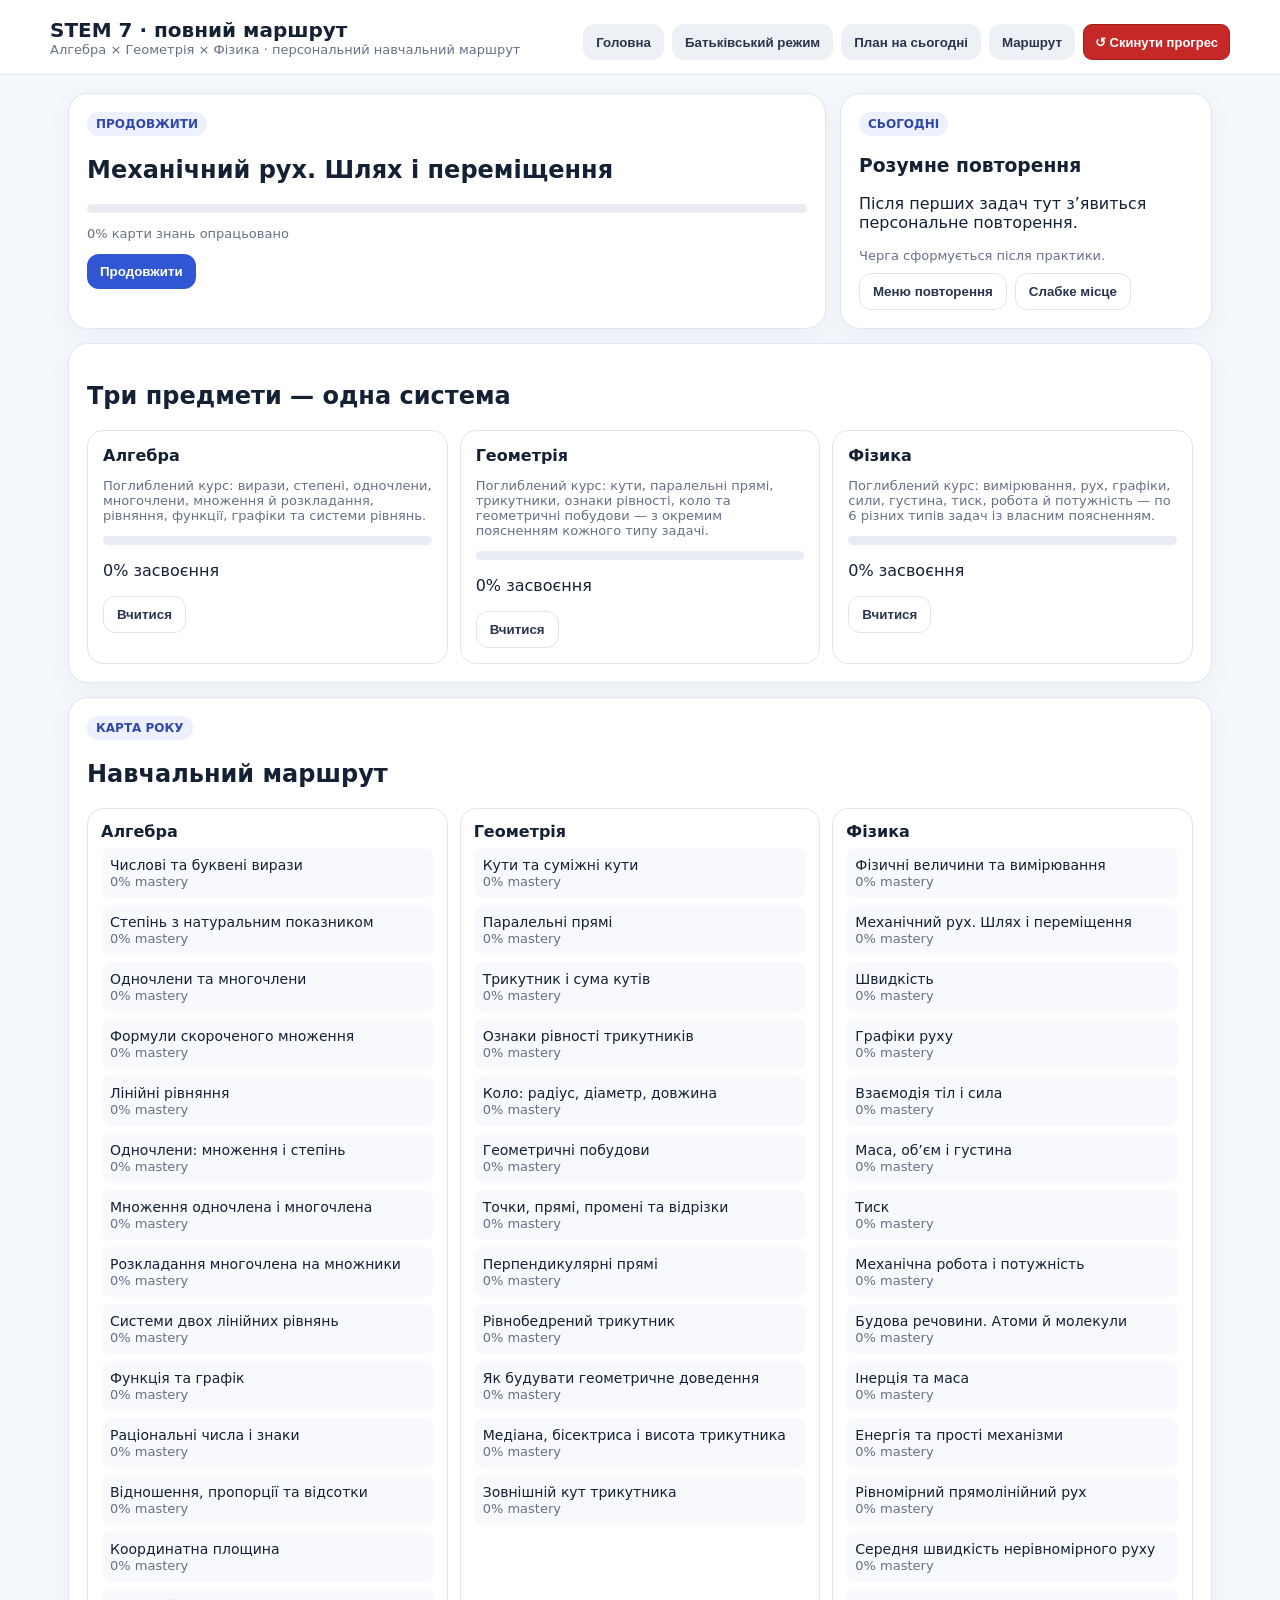
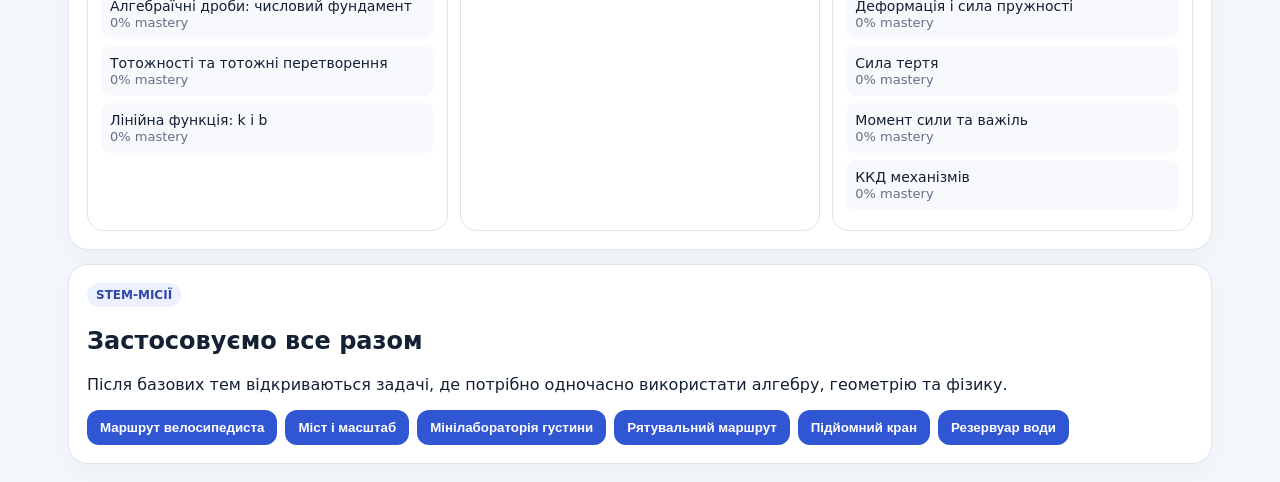
==== stem7/index.html @ 3f86e2b8 "Fix primary navigation with explicit mobile-safe event handlers" ====
<!doctype html><html lang="uk"><head><meta charset="utf-8"><meta name="viewport" content="width=device-width,initial-scale=1"><title>STEM 7 — iPad / Web</title>
<style>
:root{--bg:#f4f7fb;--card:#fff;--ink:#142033;--muted:#667085;--line:#dfe5ee;--blue:#3156d3;--green:#16815d;--red:#b53b43;--amber:#a56c0a;--violet:#7655c5}*{box-sizing:border-box}body{margin:0;font:16px system-ui,-apple-system,Segoe UI,Roboto,sans-serif;background:var(--bg);color:var(--ink)}header{position:sticky;top:0;z-index:9;background:#ffffffee;backdrop-filter:blur(12px);border-bottom:1px solid var(--line);padding:14px 18px}.head{max-width:1180px;margin:auto;display:flex;align-items:center;justify-content:space-between;gap:12px}.brand b{font-size:20px}.small{font-size:13px;color:var(--muted)}main{max-width:1180px;margin:auto;padding:18px}.grid{display:grid;grid-template-columns:repeat(12,1fr);gap:14px}.card{background:var(--card);border:1px solid var(--line);border-radius:20px;padding:18px;box-shadow:0 8px 30px #18243a0a}.span12{grid-column:span 12}.span8{grid-column:span 8}.span4{grid-column:span 4}.span6{grid-column:span 6}.pill{display:inline-block;padding:5px 9px;border-radius:999px;background:#edf1ff;color:#3048a8;font-size:12px;font-weight:800}.bar{height:9px;background:#e9edf3;border-radius:99px;overflow:hidden}.bar i{display:block;height:100%;background:var(--blue);transition:.3s}.btn,button{border:0;border-radius:12px;padding:10px 13px;font-weight:750;cursor:pointer;background:var(--blue);color:#fff}.secondary{background:#edf1f6!important;color:#29354d!important}.ghost{background:#fff!important;color:#29354d!important;border:1px solid var(--line)!important}.danger{background:#fff0f0!important;color:#9a3038!important}.subject-grid{display:grid;grid-template-columns:repeat(3,1fr);gap:12px}.subject{padding:15px;border:1px solid var(--line);border-radius:16px}.course{display:grid;grid-template-columns:290px 1fr;gap:16px}.sidebar{position:sticky;top:88px;height:calc(100vh - 110px);overflow:auto}.module-btn{display:block;width:100%;text-align:left;margin:6px 0;background:#fff;color:var(--ink);border:1px solid var(--line)}.module-btn.active{background:#172033;color:#fff}.lesson{display:none}.lesson.active{display:block}.hero{background:linear-gradient(135deg,#eef3ff,#f9fbff);border:1px solid #dce4fb;border-radius:18px;padding:18px}.visual{margin:16px 0;border:1px solid var(--line);background:#fbfcff;border-radius:18px;padding:12px;overflow:hidden}.visual svg{display:block;width:100%;height:auto;max-height:390px}.caption{font-size:13px;color:var(--muted);margin-top:8px}.concept{padding:12px 14px;border-left:4px solid var(--blue);background:#f3f6ff;border-radius:10px;margin:12px 0}.q{border:1px solid var(--line);border-radius:16px;padding:15px;margin:13px 0}.q input{width:min(180px,100%);padding:10px;border:1px solid #c8d0dc;border-radius:10px;font-size:16px}.feedback,.review{display:none;margin-top:10px;padding:11px;border-radius:10px}.feedback.ok{display:block;background:#eaf8f2;color:#126443}.feedback.bad{display:block;background:#fff0f0;color:#8d2929}.review{background:#fff8e7;color:#76500c}.actions{display:flex;gap:8px;flex-wrap:wrap;margin-top:10px}.map{display:grid;grid-template-columns:repeat(3,1fr);gap:12px}.mapcol{border:1px solid var(--line);border-radius:16px;padding:13px}.node{padding:9px;margin:7px 0;background:#f7f9fc;border-radius:10px;font-size:14px}.node.done{background:#eaf8f2}.node.weak{background:#fff4e3}.parent{display:none}.parent.show{display:block}.stats{display:grid;grid-template-columns:repeat(4,1fr);gap:10px}.stat{background:#f7f9fc;border-radius:14px;padding:13px}.stat b{display:block;font-size:24px}.mastery-row{display:grid;grid-template-columns:1.4fr 2fr 60px;gap:10px;align-items:center;margin:9px 0}.toc-tag{font-size:11px;font-weight:800;color:var(--muted);text-transform:uppercase;letter-spacing:.04em}.formula{font-size:22px;font-weight:800;text-align:center;padding:12px}.hidden{display:none!important}.repeatbox{border:1px dashed #e0b45e;background:#fffaf0;border-radius:14px;padding:13px;margin-top:10px}.streak{font-weight:800;color:var(--amber)}@media(max-width:850px){.span8,.span4,.span6{grid-column:span 12}.subject-grid,.map,.stats{grid-template-columns:1fr}.course{grid-template-columns:1fr}.sidebar{position:static;height:auto}.sidebar .module-list{display:flex;overflow:auto;gap:6px}.module-btn{min-width:220px}.head{align-items:flex-start}.mastery-row{grid-template-columns:1fr}.visual svg{max-height:300px}}

.progress-chip{display:inline-flex;align-items:center;gap:6px;padding:6px 10px;border-radius:999px;background:#eef7f3;color:#126443;font-size:12px;font-weight:800}.practice-head{display:flex;justify-content:space-between;gap:10px;align-items:center}.review-panel{display:none;margin:14px 0;padding:16px;border:1px solid #e5c778;background:#fffaf0;border-radius:16px}.review-panel.show{display:block}.review-panel h3{margin-top:0}.mini-check{display:grid;grid-template-columns:1fr auto;gap:8px;align-items:center;margin-top:10px}.mini-check input{padding:10px;border:1px solid #c8d0dc;border-radius:10px;font-size:16px;min-width:0}.step-strip{display:grid;grid-template-columns:repeat(4,1fr);gap:8px;margin:14px 0}.step-strip div{padding:9px;border-radius:12px;background:#f7f9fc;text-align:center;font-size:12px;font-weight:750}.step-strip .now{background:#eaf0ff;color:#3048a8}.challenge{border:1px solid #d9d0f4;background:#faf8ff;border-radius:16px;padding:14px;margin-top:14px}.lesson-nav{display:flex;justify-content:space-between;gap:8px;flex-wrap:wrap}.badge-error{display:inline-block;padding:3px 7px;border-radius:8px;background:#fff0f0;color:#8d2929;font-size:11px;font-weight:800;margin-bottom:6px}.answer-row{display:flex;gap:8px;align-items:center;flex-wrap:wrap}.answer-row input{flex:1;min-width:130px}.minus-btn{font-size:24px;line-height:1;padding:8px 16px}.topic-complete{margin-top:10px;padding:12px;border-radius:12px;background:#eaf8f2;color:#126443;font-weight:800}@media(max-width:600px){.step-strip{grid-template-columns:repeat(2,1fr)}.practice-head{align-items:flex-start;flex-direction:column}}

.review-queue{display:grid;gap:9px;margin-top:10px}.review-item{display:grid;grid-template-columns:1fr auto;gap:10px;align-items:center;padding:11px;border:1px solid var(--line);border-radius:13px;background:#fff}.review-item.due{border-color:#e2bd63;background:#fffaf0}.review-item strong{display:block}.microgrid{display:grid;grid-template-columns:repeat(3,1fr);gap:8px;margin:12px 0}.microcard{padding:11px;border-radius:12px;background:#f7f9fc;border:1px solid var(--line);font-size:13px}.microcard b{display:block;margin-bottom:4px}.session-note{padding:10px 12px;border-radius:12px;background:#eef7f3;color:#126443;margin:10px 0}.locked-answer{font-size:12px;color:var(--muted);margin-top:8px}.answer-row{display:flex;gap:8px;align-items:center;flex-wrap:wrap}.answer-row input{flex:1;min-width:130px}.minus-btn{font-size:24px;line-height:1;padding:8px 16px}.topic-complete{margin-top:10px;padding:12px;border-radius:12px;background:#eaf8f2;color:#126443;font-weight:800}@media(max-width:600px){.review-item{grid-template-columns:1fr}.microgrid{grid-template-columns:1fr}}

.task-explain{margin:18px 0;padding:18px;border:1px solid #d7e4ff;border-radius:18px;background:linear-gradient(180deg,#f8fbff,#f3f7ff)}
.task-explain p{line-height:1.6}.task-explain .concept{margin-top:10px}
 .knowledge-test{margin:18px 0;padding:18px;border:2px solid #d8e1f4;border-radius:18px;background:#fbfcff}.kt-item{padding:14px 0;border-bottom:1px solid #dfe5ee}.kt-item:last-child{border-bottom:0}.kt-options{display:grid;grid-template-columns:repeat(2,1fr);gap:8px;margin-top:10px}.kt-options button{background:#fff;color:#172033;border:1px solid #ccd6e8;text-align:left}.kt-options button.kt-good{background:#e8f7ef;border-color:#6cbb93}.kt-options button.kt-bad{background:#fff0f0;border-color:#df8d94}.kt-fb{font-weight:700;margin-top:8px}.study-sheet{margin:16px 0;padding:18px;border-radius:18px;background:#eef6ff;border:1px solid #c7ddf4}.study-grid{display:grid;grid-template-columns:repeat(3,1fr);gap:9px}.study-cell{background:#fff;padding:11px;border-radius:12px;border:1px solid #d6e5f4}@media(max-width:700px){.kt-options,.study-grid{grid-template-columns:1fr}}  .coord-lesson{max-width:860px;margin:auto}.coord-book,.coord-video,.coord-stage,.coord-self,.coord-question{border:1px solid #d8e0eb;border-radius:16px;padding:18px;margin:16px 0;background:white}.coord-book p,.coord-book li{line-height:1.7}.coord-fact{padding:15px;border-left:5px solid #3156d3;background:#f1f5ff;border-radius:10px}.coord-video{background:#eef6ff}.coord-stage{text-align:center}.coord-svg{display:block;max-width:460px;width:100%;margin:10px auto;touch-action:manipulation}.coord-svg circle[role=button]{cursor:pointer}.coord-svg circle[role=button]:focus{fill:#a8d3ff}.coord-fields{display:flex;gap:14px;flex-wrap:wrap}.coord-fields label{flex:1;min-width:120px;font-weight:700}.coord-fields input{display:block;width:100%;box-sizing:border-box;padding:12px;margin-top:6px;border:1px solid #aebbd0;border-radius:9px}.coord-question label{display:block;padding:10px;margin:4px 0;border-radius:8px;background:#f5f7fb}.coord-question legend{white-space:normal;max-width:100%}.coord-explain{padding:9px;margin-top:8px}.coord-explain.bad{background:#fff0f0;color:#a32727}.coord-explain.ok{background:#eaf9f0;color:#166a3a}@media(max-width:600px){.coord-book,.coord-video,.coord-stage,.coord-self,.coord-question{padding:12px}.coord-lesson h1{font-size:28px}} .textbook-real{padding:20px;border:1px solid #d8dfeb;border-radius:18px;background:#fff;margin-bottom:16px}.textbook-real h3{margin-top:20px}.textbook-real li{margin:8px 0;line-height:1.55}.worked-example{padding:14px;margin:10px 0;background:#f6f8fc;border-left:4px solid #3156d3;border-radius:10px}.worked-example p{margin-bottom:0;line-height:1.55}.ind-work,.ai-tutor,.integrated{padding:18px;border:1px solid #d8dfeb;border-radius:16px;margin:16px 0;background:#fff}.ind-work label{display:block;font-weight:700;margin:10px 0}.ind-work textarea,.ai-tutor textarea,.integrated textarea{display:block;width:100%;box-sizing:border-box;min-height:70px;margin-top:5px;padding:10px;border:1px solid #cbd3e0;border-radius:10px;font:inherit}.ind-work input{width:100%;box-sizing:border-box;margin-top:5px}.ai-tutor{background:#f7f8ff}.integrated{background:#f7fbf8}.iw-feedback,.ai-feedback,.parent-mark{margin-top:10px;font-weight:700}@media(max-width:600px){.textbook-real,.ind-work,.ai-tutor,.integrated{padding:13px}} .deep-lesson{display:grid;gap:12px;margin:14px 0 18px}.deep-lesson section{display:flex;gap:12px;padding:16px;border:1px solid #dbe3f0;border-radius:16px;background:#fff}.deep-lesson section>div{min-width:0;flex:1}.deep-num{width:30px;height:30px;flex:0 0 30px;border-radius:50%;display:grid;place-items:center;background:#172033;color:#fff;font-weight:800}.story-problem{background:#f7f9ff!important}.prediction{background:#fffbed!important}.mistake-hunt{background:#fff5f5!important}.explain-back{background:#f3fbf7!important}.deep-hidden{display:none;margin-top:10px;padding:12px;border-left:4px solid #3156d3;background:#f5f7ff;border-radius:8px}.deep-hidden.show{display:block}.deep-status{margin-top:8px;font-weight:700;color:#16815d}.deep-lesson ol{padding-left:22px;line-height:1.6}.deep-lesson li{margin:7px 0}@media(max-width:600px){.deep-lesson section{padding:12px;gap:8px}.deep-num{width:26px;height:26px;flex-basis:26px}.deep-lesson h2{font-size:21px}} .review-view-note{padding:10px}.textbook-digest{margin:0 0 16px;padding:20px;border:1px solid #cbdcf2;border-radius:18px;background:#fff}.textbook-digest .lead{font-size:17px;line-height:1.65}.digest-grid{display:grid;grid-template-columns:repeat(3,1fr);gap:10px}.digest-grid>div{padding:12px;border-radius:12px;background:#f7f9fc}.lesson-more{margin:12px 0;border:1px solid var(--line);border-radius:14px;background:#fff}.lesson-more summary{cursor:pointer;padding:14px;font-weight:800;color:#3048a8}.lesson-more>div{margin:0 12px 12px}.mobile-topic{display:none}.mobile-topic select{width:100%;padding:12px;border:1px solid var(--line);border-radius:12px;background:#fff;font-size:16px}@media(max-width:850px){.digest-grid{grid-template-columns:1fr}.desktop-modules{display:none}.mobile-topic{display:block;position:sticky;top:72px;z-index:5;background:var(--bg);padding:6px 0}.sidebar{overflow:visible}.course{gap:8px}.card{padding:14px}.textbook-digest{padding:15px}.visual{margin:10px 0}.knowledge-test{padding:13px}.kt-item{padding:10px 0}.head{display:block}.head .actions{margin-top:8px;display:grid!important;grid-template-columns:repeat(2,1fr)}.head .actions button{width:100%;min-width:0}.header-reset{grid-column:span 2}.lesson-nav{position:sticky;bottom:0;background:#ffffffee;backdrop-filter:blur(8px);padding:8px;border-top:1px solid var(--line);z-index:4}} </style>
<style>
.path-phase{margin:18px 0;padding:16px;border:1px solid #dce3f0;border-radius:18px;background:#fff}
.path-phase h3{margin:0 0 5px}
.path-grid{display:grid;grid-template-columns:repeat(auto-fit,minmax(230px,1fr));gap:10px;margin-top:12px}
.path-node{padding:13px;border:1px solid #d9dfeb;border-radius:14px;background:#f9fbff}
.path-node.done{border-color:#72b99e;background:#f1fbf7}
.path-node.locked{opacity:.62;background:#f5f5f5}
.path-node.current{border:2px solid #3156d3;background:#f2f5ff}
.path-node .tag{font-size:12px;font-weight:700;text-transform:uppercase;letter-spacing:.04em}
.path-node button{margin-top:9px;width:100%}
.today-card{padding:16px;border:1px solid #dce3f0;border-radius:16px;background:#fff;margin:10px 0}
.gate{font-size:13px;margin-top:7px;color:#667085}
@media(max-width:600px){.path-grid{grid-template-columns:1fr}}
</style>

<style>
.mastery-box{margin:12px 0;padding:12px 14px;border:1px solid #dce3f0;border-radius:14px;background:#fbfcff}
.mastery-row{display:flex;gap:8px;flex-wrap:wrap;margin-top:8px}
.mastery-chip{font-size:12px;padding:5px 8px;border-radius:999px;background:#eef2f8}
.mastery-chip.ok{background:#e8f7ef}
.mastery-chip.warn{background:#fff3df}
</style>

<style>
.reset-progress-panel{
  margin:28px 0 10px;padding:18px;border:2px solid #b94a52;border-radius:18px;
  background:#fff7f7;display:flex;align-items:center;justify-content:space-between;
  gap:16px;flex-wrap:wrap
}
.reset-progress-btn{
  background:#9f2933!important;color:#fff!important;border:0!important;
  padding:13px 18px!important;border-radius:12px!important;font-weight:800!important;
  font-size:15px!important;min-height:48px
}
@media(max-width:600px){.reset-progress-panel{display:block}.reset-progress-btn{width:100%;margin-top:12px}}
</style>

<style>
.header-reset{
  background:#c62828!important;color:#fff!important;border:1px solid #9f1f1f!important;
  border-radius:9px!important;padding:8px 11px!important;min-height:36px!important;
  font-size:13px!important;font-weight:700!important;white-space:nowrap!important;
  box-shadow:none!important
}
.header-reset:active{transform:translateY(1px)}
@media(max-width:600px){
  header .actions{display:flex;gap:6px;flex-wrap:wrap;justify-content:flex-end}
  .header-reset{font-size:12px!important;padding:7px 9px!important;min-height:34px!important}
}
</style>
<meta name="theme-color" content="#3156d3"><meta name="apple-mobile-web-app-capable" content="yes"><meta name="apple-mobile-web-app-status-bar-style" content="default"><meta name="apple-mobile-web-app-title" content="STEM 7"><link rel="manifest" href="./manifest.webmanifest"><link rel="apple-touch-icon" href="./icon.svg"></head><body><header><div class="head"><div class="brand"><b>STEM 7 · повний маршрут</b><div class="small">Алгебра × Геометрія × Фізика · персональний навчальний маршрут</div></div><div class="actions"><button class="secondary" onclick="showHome()">Головна</button><button class="secondary" onclick="toggleParent()">Батьківський режим</button><button class="secondary" onclick="openTodayPlan()">План на сьогодні</button><button class="secondary" onclick="openYearPath()">Маршрут</button><button class="header-reset" onclick="resetProgress()">↺ Скинути прогрес</button></div></div></header><main>
<section id="home"><div class="grid"><div class="card span8"><span class="pill">ПРОДОВЖИТИ</span><h2 id="continueName">Почнімо навчання</h2><div class="bar"><i id="overallBar" style="width:0%"></i></div><p class="small" id="overallText"></p><button id="continueBtn" type="button">Продовжити</button></div><div class="card span4"><span class="pill">СЬОГОДНІ</span><h3>Розумне повторення</h3><p id="reviewCount">Немає тем для повторення.</p><div id="reviewQueue" class="review-queue"></div><div class="actions"><button class="ghost" onclick="openReviewMenu()">Меню повторення</button><button class="ghost" onclick="openWeakest()">Слабке місце</button></div></div><div class="card span12"><h2>Три предмети — одна система</h2><div class="subject-grid"><div class="subject"><b>Алгебра</b><p class="small">Поглиблений курс: вирази, степені, одночлени, многочлени, множення й розкладання, рівняння, функції, графіки та системи рівнянь.</p><div class="bar"><i id="algBar"></i></div><p id="algPct"></p><button class="ghost subject-learn" type="button" data-subject="alg">Вчитися</button></div><div class="subject"><b>Геометрія</b><p class="small">Поглиблений курс: кути, паралельні прямі, трикутники, ознаки рівності, коло та геометричні побудови — з окремим поясненням кожного типу задачі.</p><div class="bar"><i id="geoBar"></i></div><p id="geoPct"></p><button class="ghost subject-learn" type="button" data-subject="geo">Вчитися</button></div><div class="subject"><b>Фізика</b><p class="small">Поглиблений курс: вимірювання, рух, графіки, сили, густина, тиск, робота й потужність — по 6 різних типів задач із власним поясненням.</p><div class="bar"><i id="phyBar"></i></div><p id="phyPct"></p><button class="ghost subject-learn" type="button" data-subject="phy">Вчитися</button></div></div></div><div class="card span12"><span class="pill">КАРТА РОКУ</span><h2>Навчальний маршрут</h2><div class="map" id="yearMap"></div></div><div class="card span12"><span class="pill">STEM-МІСІЇ</span><h2>Застосовуємо все разом</h2><p>Після базових тем відкриваються задачі, де потрібно одночасно використати алгебру, геометрію та фізику.</p><div class="actions">
<button onclick="openLesson('stem-route')">Маршрут велосипедиста</button>
<button onclick="openLesson('stem-bridge')">Міст і масштаб</button>
<button onclick="openLesson('stem-lab')">Мінілабораторія густини</button>
<button onclick="openLesson('stem-rescue')">Рятувальний маршрут</button>
<button onclick="openLesson('stem-crane')">Підйомний кран</button>
<button onclick="openLesson('stem-water')">Резервуар води</button>
</div></div></div></section>
<section id="course" class="hidden"><div class="course"><aside class="card sidebar"><b>Навчальні модулі</b><div class="small">Обери тему або продовжуй послідовно.</div><div class="module-list" id="moduleList"></div></aside><article id="lessonArea"></article></div></section>
<section id="parent" class="parent"><div class="grid"><div class="card span12"><h2>Батьківський звіт</h2><div class="stats"><div class="stat"><span class="small">Спроб</span><b id="pAttempts">0</b></div><div class="stat"><span class="small">Самостійно правильно</span><b id="pCorrect">0</b></div><div class="stat"><span class="small">Точність</span><b id="pAccuracy">0%</b></div><div class="stat"><span class="small">Вивчено тем</span><b id="pTopics">0</b></div><div class="stat"><span class="small">Час навчання</span><b id="pStudyTime">0 хв</b></div></div></div><div class="card span6"><h3>Mastery за навичками</h3><div id="mastery"></div></div><div class="card span6"><h3>Карта помилок</h3><div id="errorMap"></div></div><div class="card span12"><h3>Остання активність</h3><div id="recentActivity" class="small"></div></div><div class="card span12"><h3>Правило системи</h3><p>Застосунок <b>ніколи не показує готового розв'язку</b>. Після неправильної відповіді завжди пояснює конкретну помилку, пропонує повторити потрібне поняття й дає дитині виправити роботу самостійно.</p><div class="actions"><button onclick="exportProgress()">Експорт прогресу</button><button class="secondary" onclick="importProgress()">Імпорт прогресу</button><button class="danger" onclick="resetProgress()">Скинути</button></div></div></div>
<div class="reset-progress-panel">
  <div>
    <b>Почати навчання заново</b>
    <div class="muted">Видалити виконані задачі, помилки, слабкі місця та весь збережений прогрес.</div>
  </div>
  <button class="reset-progress-btn" onclick="resetProgress()">↺ Скинути весь прогрес</button>
</div>
</section>

<section id="yearPathView" class="view" style="display:none">
  <div class="topline">
    <button class="secondary" onclick="showHome()">← Головна</button>
    <div><b>Навчальний маршрут 7 класу</b><div class="muted">Послідовність тем, передумови та інтегровані контрольні точки</div></div>
  </div>
  <div id="yearPathContent"></div>
</section>
<section id="reviewView" class="view" style="display:none"><div class="topline"><button class="secondary" onclick="showHome()">← Головна</button><div><b>Повторення</b><div class="muted">Слабкі, прострочені та давно пройдені теми</div></div></div><div id="reviewViewContent"></div></section><section id="todayPlanView" class="view" style="display:none">
  <div class="topline">
    <button class="secondary" onclick="showHome()">← Головна</button>
    <div><b>План на сьогодні</b><div class="muted">Не більше кількох змістовних кроків за одне заняття</div></div>
  </div>
  <div id="todayPlanContent"></div>
</section>
</main><script>
// Explicit DOM references for Android/Samsung Internet compatibility
const home=document.getElementById('home'), course=document.getElementById('course'), parent=document.getElementById('parent');
const lessonArea=document.getElementById('lessonArea'), moduleList=document.getElementById('moduleList');
const $=id=>document.getElementById(id);
function directOpenLesson(id){
  const l=lessons.find(x=>x.id===id); if(!l)return;
  state.last=id; persistState();
  home.classList.add('hidden'); parent.classList.remove('show');
  document.querySelectorAll('.view').forEach(v=>v.style.display='none');
  course.classList.remove('hidden');
  lessonArea.innerHTML=lessonHTML(l);
  if(id==='alg-coordinate')coordRender();
  if(id==='geo-angle')angleRender();
  if(id==='geo-parallel')parallelDraw();
  if(id==='phy-measure')measureDraw();
  moduleList.innerHTML='<div class="mobile-topic"><label>Тема</label><select id="mobileLessonSelect">'+lessons.map(x=>'<option value="'+x.id+'" '+(x.id===id?'selected':'')+'>'+subjectNames[x.s]+' · '+x.title+'</option>').join('')+'</select></div><div class="desktop-modules">'+lessons.map(x=>'<button type="button" class="module-btn '+(x.id===id?'active':'')+'" data-lesson="'+x.id+'"><span class="toc-tag">'+subjectNames[x.s]+'</span><br>'+x.title+'</button>').join('')+'</div>';
  window.scrollTo(0,0);
}
document.addEventListener('click',function(e){
  const b=e.target.closest('#continueBtn,.subject-learn,[data-lesson]');
  if(!b)return;
  e.preventDefault();
  if(b.id==='continueBtn') return directOpenLesson((state&&state.last)||'phy-motion');
  if(b.classList.contains('subject-learn')){const l=lessons.find(x=>x.s===b.dataset.subject);if(l)return directOpenLesson(l.id)}
  if(b.dataset.lesson)return directOpenLesson(b.dataset.lesson);
});
document.addEventListener('change',function(e){if(e.target.id==='mobileLessonSelect')directOpenLesson(e.target.value)});

const lessons=[
{id:'alg-expr',s:'alg',title:'Числові та буквені вирази',skill:'Вирази',theory:'Буквений вираз описує правило обчислення. Значення виразу залежить від значень змінних.',formula:'2a + 3b',visual:'balance',q:{text:'Обчисли 2a + 3b, якщо a = 4, b = 5.',ans:23,error:'Перевір порядок дій і підстановку значень a та b.',review:'Підстановка значень у буквений вираз.'}},
{id:'alg-power',s:'alg',title:'Степінь з натуральним показником',skill:'Степені',theory:'Степінь aⁿ — це добуток n однакових множників a.',formula:'aⁿ = a·a·…·a',visual:'power',q:{text:'Обчисли 3⁴.',ans:81,error:'Схоже, степінь було сприйнято як множення 3·4. Показник означає кількість однакових множників.',review:'Що означає основа та показник степеня.'}},
{id:'alg-poly',s:'alg',title:'Одночлени та многочлени',skill:'Многочлени',theory:'Подібні доданки мають однакову буквену частину. Їх коефіцієнти можна додавати або віднімати.',formula:'3x + 5x = 8x',visual:'tiles',q:{text:'Спрости: 7x + 3x − 4x. Введи коефіцієнт при x.',ans:6,error:'Об’єднай лише подібні доданки та уважно врахуй знак мінус.',review:'Коефіцієнт і подібні доданки.'}},
{id:'alg-formulas',s:'alg',title:'Формули скороченого множення',skill:'Формули множення',theory:'Формули допомагають швидко розкривати дужки та бачити структуру виразу.',formula:'(a+b)² = a² + 2ab + b²',visual:'square',q:{text:'Для (x+3)² коефіцієнт при x дорівнює…',ans:6,error:'У середньому доданку використовується 2·x·3.',review:'Квадрат суми та роль середнього доданка.'}},
{id:'alg-equation',s:'alg',title:'Лінійні рівняння',skill:'Рівняння',theory:'Рівняння зберігає рівність, якщо виконувати однакові допустимі дії з обома частинами.',formula:'ax + b = c',visual:'balance',q:{text:'Розв’яжи: 3x + 5 = 20.',ans:5,error:'Спочатку ізолюй доданок 3x, а потім знайди x.',review:'Обернені дії та рівносильні перетворення рівнянь.'}},
{id:'alg-monomial',s:'alg',title:'Одночлени: множення і степінь',skill:'Одночлени',theory:'Одночлен — добуток числового коефіцієнта та степенів змінних. При множенні одночленів коефіцієнти множать, а показники однакових основ додають.',formula:'aᵐ·aⁿ = aᵐ⁺ⁿ',visual:'power',q:{text:'Спрости 2x²·3x³. Введи показник степеня x.',ans:5,error:'Для однакової основи x показники при множенні додаються.',review:'Множення степенів з однаковою основою.'}},
{id:'alg-multiply',s:'alg',title:'Множення одночлена і многочлена',skill:'Розкриття дужок',theory:'Щоб помножити одночлен на многочлен, помнож його на кожний доданок у дужках, зберігаючи знаки.',formula:'a(b+c)=ab+ac',visual:'tiles',q:{text:'Розкрий 3(x+4). Введи вільний член.',ans:12,error:'Число 3 множиться не лише на x, а й на 4.',review:'Розподільна властивість множення.'}},
{id:'alg-factor',s:'alg',title:'Розкладання многочлена на множники',skill:'Розкладання на множники',theory:'Розкласти на множники означає подати суму або різницю як добуток. Перший крок — пошук спільного множника всіх членів.',formula:'ab+ac=a(b+c)',visual:'tiles',q:{text:'У 6x+9 найбільший спільний числовий множник дорівнює…',ans:3,error:'Шукай найбільше число, на яке діляться обидва коефіцієнти.',review:'Винесення спільного множника за дужки.'}},
{id:'alg-system',s:'alg',title:'Системи двох лінійних рівнянь',skill:'Системи рівнянь',theory:'Розв’язок системи — пара чисел, яка одночасно задовольняє обидва рівняння. Один зі способів — виразити одну змінну та підставити в інше рівняння.',formula:'{ x+y=a; x−y=b }',visual:'graph',q:{text:'x+y=10, x−y=2. Знайди x.',ans:6,error:'Спробуй додати рівняння: члени з y взаємно знищаться.',review:'Метод додавання для систем рівнянь.'}},
{id:'alg-function',s:'alg',title:'Функція та графік',skill:'Функції',theory:'Функція задає залежність однієї величини від іншої. Графік показує всі пари значень на координатній площині.',formula:'y = kx + b',visual:'graph',q:{text:'Для y = 2x + 1 знайди y при x = 4.',ans:9,error:'Підстав x = 4 саме замість x і виконай множення перед додаванням.',review:'Підстановка аргументу у формулу функції.'}},
{id:'geo-angle',s:'geo',title:'Кути та суміжні кути',skill:'Кути',theory:'Суміжні кути мають спільну сторону, а дві інші утворюють пряму. Їх сума — 180°.',formula:'α + β = 180°',visual:'angles',q:{text:'Один із суміжних кутів 68°. Знайди другий.',ans:112,error:'Суміжні кути разом утворюють розгорнутий кут.',review:'Розгорнутий кут і сума суміжних кутів.'}},
{id:'geo-parallel',s:'geo',title:'Паралельні прямі',skill:'Паралельні прямі',theory:'При перетині паралельних прямих січною виникають пари рівних кутів та односторонні кути із сумою 180°.',formula:'∠1 = ∠2',visual:'parallel',q:{text:'Відповідний кут дорівнює 57°. Яка величина другого відповідного кута?',ans:57,error:'Для паралельних прямих відповідні кути рівні.',review:'Відповідні та внутрішні різносторонні кути.'}},
{id:'geo-triangle',s:'geo',title:'Трикутник і сума кутів',skill:'Трикутники',theory:'Сума внутрішніх кутів будь-якого трикутника дорівнює 180°.',formula:'α + β + γ = 180°',visual:'triangle',q:{text:'Кути трикутника 45° і 65°. Знайди третій.',ans:70,error:'Від 180° треба відняти обидва відомі кути.',review:'Сума внутрішніх кутів трикутника.'}},
{id:'geo-congruence',s:'geo',title:'Ознаки рівності трикутників',skill:'Рівність трикутників',theory:'Рівність трикутників можна встановити за достатнім набором відповідних елементів: сторонами та кутами.',formula:'SAS · ASA · SSS',visual:'congruence',q:{text:'Два трикутники мають рівні всі три відповідні сторони. Скільки пар сторін використано в ознаці?',ans:3,error:'Це ознака за трьома сторонами.',review:'Три основні ознаки рівності трикутників.'}},
{id:'geo-circle',s:'geo',title:'Коло: радіус, діаметр, довжина',skill:'Коло',theory:'Діаметр проходить через центр і дорівнює двом радіусам. Довжина кола пропорційна діаметру.',formula:'C = 2πr = πd',visual:'circle',q:{text:'Діаметр 12 см. Знайди C при π = 3,14.',ans:37.68,error:'В умові дано діаметр, тому найпростіше використати C = πd.',review:'Радіус, діаметр і формула довжини кола.'}},
{id:'geo-build',s:'geo',title:'Геометричні побудови',skill:'Побудови',theory:'Побудова — це послідовність точних геометричних дій. Важливо не лише отримати фігуру, а й обґрунтувати кроки.',formula:'циркуль + лінійка',visual:'bisector',q:{text:'Кут 80° поділили бісектрисою. Яка величина кожної частини?',ans:40,error:'Бісектриса ділить кут на дві рівні частини.',review:'Означення бісектриси кута.'}},
{id:'phy-measure',s:'phy',title:'Фізичні величини та вимірювання',skill:'Вимірювання',theory:'Результат вимірювання містить число й одиницю. Порівнювати величини зручно після переведення в однакові одиниці.',formula:'значення = число × одиниця',visual:'ruler',q:{text:'2,5 м — це скільки сантиметрів?',ans:250,error:'Один метр містить 100 сантиметрів.',review:'Перетворення одиниць довжини.'}},
{id:'phy-motion',s:'phy',title:'Механічний рух. Шлях і переміщення',skill:'Шлях і переміщення',theory:'Шлях l — довжина траєкторії. Модуль переміщення s — довжина прямого відрізка від початку до кінця руху.',formula:'l ≥ s',visual:'semicircle',q:{text:'Тіло пройшло півкола радіусом 10 м. Знайди l при π=3,14.',ans:31.4,error:'Для шляху потрібна довжина дуги півкола, а не діаметр.',review:'Різниця між траєкторією, шляхом і переміщенням.'}},
{id:'phy-speed',s:'phy',title:'Швидкість',skill:'Швидкість',theory:'Швидкість показує, який шлях тіло проходить за одиницю часу.',formula:'v = l / t',visual:'speed',q:{text:'Тіло пройшло 180 м за 30 с. Знайди v.',ans:6,error:'Швидкість — це шлях, поділений на час.',review:'Зв’язок l, v і t та одиниці швидкості.'}},
{id:'phy-graph',s:'phy',title:'Графіки руху',skill:'Графіки руху',theory:'На графіку l(t) нахил показує швидкість: чим швидше зростає шлях, тим більша швидкість.',formula:'v = Δl / Δt',visual:'motiongraph',q:{text:'За 4 с шлях зріс з 20 м до 60 м. Знайди середню швидкість на цій ділянці.',ans:10,error:'Використай зміну шляху 60−20 і зміну часу 4 с.',review:'Як читати приріст величини на графіку.'}},
{id:'phy-force',s:'phy',title:'Взаємодія тіл і сила',skill:'Сила',theory:'Сила характеризує взаємодію тіл і може змінювати швидкість або форму тіла. Одиниця сили — ньютон.',formula:'F, Н',visual:'force',q:{text:'На тіло діють 8 Н вправо і 3 Н вліво. Який модуль результуючої сили?',ans:5,error:'Сили спрямовані протилежно, тому їх модулі віднімаються.',review:'Напрям сили та додавання протилежно спрямованих сил.'}},
{id:'phy-density',s:'phy',title:'Маса, об’єм і густина',skill:'Густина',theory:'Густина показує масу одиниці об’єму речовини.',formula:'ρ = m / V',visual:'density',q:{text:'Маса тіла 540 г, об’єм 200 см³. Знайди густину в г/см³.',ans:2.7,error:'Поділи масу на об’єм, не навпаки.',review:'Формула густини та узгодження одиниць.'}},
{id:'phy-pressure',s:'phy',title:'Тиск',skill:'Тиск',theory:'Тиск залежить від сили, що діє перпендикулярно до поверхні, та площі цієї поверхні.',formula:'p = F / S',visual:'pressure',q:{text:'Сила 120 Н діє на площу 0,4 м². Знайди тиск у Па.',ans:300,error:'Тиск дорівнює силі, поділеній на площу.',review:'Формула тиску та одиниця паскаль.'}},
{id:'phy-work',s:'phy',title:'Механічна робота і потужність',skill:'Робота і потужність',theory:'Механічна робота пов’язує силу та переміщення, а потужність показує швидкість виконання роботи.',formula:'A = Fs · P = A/t',visual:'work',q:{text:'Виконано роботу 600 Дж за 20 с. Знайди потужність у ватах.',ans:30,error:'Потужність — робота, поділена на час.',review:'Різниця між роботою та потужністю.'}},
{id:'stem-route',s:'stem',title:'STEM-місія: маршрут велосипедиста',skill:'STEM: маршрут',theory:'Тут одна ситуація поєднує геометрію маршруту, фізичні поняття шляху й переміщення та алгебраїчні обчислення швидкості. Спочатку побудуй модель маршруту, а вже потім обирай формулу.',formula:'геометрія → l і s → v = l/t',visual:'route',q:{text:'Маршрут 300 м на схід і 400 м на північ. Знайди модуль переміщення.',ans:500,error:'Не додавай сторони: переміщення — пряма від старту до фінішу.',review:'Прямокутний трикутник, шлях і переміщення.'}},
{id:'stem-bridge',s:'stem',title:'STEM-місія: міст і масштаб',skill:'STEM: масштаб і рух',theory:'План переводить реальний об’єкт у масштаб. Після відновлення реальної довжини її можна використати як фізичний шлях і пов’язати з часом та швидкістю.',formula:'масштаб → реальна довжина → v = l/t',visual:'bridge',q:{text:'На плані 1 см відповідає 25 м. Міст має 7,2 см. Знайди реальну довжину.',ans:180,error:'Використай відповідність масштабу для кожного сантиметра плану.',review:'Масштаб і пропорція.'}},
{id:'stem-lab',s:'stem',title:'STEM-місія: мінілабораторія густини',skill:'STEM: експеримент',theory:'У лабораторії геометричний або виміряний об’єм поєднується з масою. Алгебра допомагає перебудовувати формулу густини залежно від того, яку величину треба знайти.',formula:'V → ρ = m/V → m = ρV',visual:'lab',q:{text:'Вода піднялась зі 120 мл до 170 мл. Маса тіла 135 г. Знайди густину.',ans:2.7,error:'Спочатку знайди об’єм тіла як приріст рівня води.',review:'Витіснення води та густина.'}},
{id:'stem-rescue',s:'stem',title:'STEM-місія: рятувальний маршрут',skill:'STEM: оптимальний маршрут',theory:'Рятувальник має порівняти ламаний маршрут із прямим. Геометрія дає довжини, фізика — час руху, а алгебра дозволяє знайти невідому швидкість або час.',formula:'геометрія маршруту → l → t = l/v',visual:'rescue',q:{text:'Маршрут складається з 600 м і 800 м. Який шлях пройде рятувальник?',ans:1400,error:'Шлях — сума всіх реально пройдених ділянок.',review:'Шлях як довжина ламаної.'}},
{id:'stem-crane',s:'stem',title:'STEM-місія: підйомний кран',skill:'STEM: робота і геометрія',theory:'Під час підйому вантажу треба пов’язати силу, вертикальне переміщення, механічну роботу й потужність. Геометрична висота стає фізичним переміщенням.',formula:'A = F·s → P = A/t',visual:'crane',q:{text:'Кран діє силою 500 Н і піднімає вантаж на 6 м. Знайди роботу в Дж.',ans:3000,error:'Коли сила напрямлена вздовж переміщення, робота — добуток F і s.',review:'Механічна робота.'}},
{id:'stem-water',s:'stem',title:'STEM-місія: резервуар води',skill:'STEM: об’єм і маса',theory:'Резервуар — приклад, де геометричні розміри дають об’єм, густина пов’язує об’єм із масою, а алгебра організовує багатокрокове обчислення.',formula:'V = a·b·h → m = ρV',visual:'tank',q:{text:'Прямокутний резервуар має 2 м × 1 м × 1 м. Знайди об’єм у м³.',ans:2,error:'Об’єм прямокутного паралелепіпеда — добуток трьох вимірів.',review:'Об’єм прямокутного паралелепіпеда.'}}
];
const practiceBanks={
'alg-expr':[
{text:'Обчисли 3a + 2b, якщо a = 5, b = 4.',ans:23,error:'Перевір підстановку: спочатку заміни букви числами, потім виконай множення.',review:'Підстановка значень у буквений вираз.',type:'підстановка',explain:'Букви тут означають конкретні числа. Спочатку перепиши вираз, замінивши a і b їхніми значеннями. Множення виконується раніше за додавання.'},
{text:'Обчисли 4x − y, якщо x = 6, y = 7.',ans:17,error:'Зверни увагу на знак мінус перед y.',review:'Порядок дій і знаки у виразах.',type:'знаки',explain:'Після підстановки отримаєш числовий вираз. Спочатку знайди добуток 4·x, а віднімання y виконай після цього. Мінус перед y не можна загубити.'},
{text:'Обчисли 2m + 5, якщо m = −3.',ans:-1,error:'Після підстановки від’ємного числа уважно виконай множення 2·(−3).',review:'Дії з від’ємними числами.',type:'від’ємні числа',explain:'Від’ємне значення змінної підставляй у дужках: так видно, що знак належить числу. Додатне число, помножене на від’ємне, дає від’ємний добуток.'},
{text:'Обчисли −3a + 4, якщо a = −2.',ans:10,error:'Добуток двох від’ємних чисел є додатним.',review:'Множення чисел з різними та однаковими знаками.',type:'від’ємні числа',explain:'Коли і коефіцієнт, і значення змінної від’ємні, у добутку два мінуси дають плюс. Після множення переходь до додавання.'},
{text:'Обчисли 5p − 2q, якщо p = 3, q = −4.',ans:23,error:'Віднімання від’ємного числа перетворюється на додавання.',review:'Віднімання від’ємних чисел.',type:'знаки',explain:'Підстав q у дужках. Конструкція «мінус від’ємне число» змінюється на додавання. Не змінюй знак p — він тут додатний.'},
{text:'Обчисли 2(a + b), якщо a = −5, b = 8.',ans:6,error:'Спочатку обчисли значення в дужках, потім помнож на 2.',review:'Порядок дій із дужками.',type:'порядок дій',explain:'Дужки мають пріоритет. Спочатку знайди суму a+b після підстановки значень, а вже отриманий результат помнож на зовнішній коефіцієнт.'}
],
'alg-power':[
{text:'Обчисли 2⁵.',ans:32,error:'Показник 5 означає п’ять множників 2, а не 2·5.',review:'Зміст натурального показника степеня.',type:'поняття степеня',explain:'У степені основа — число, яке повторюється множником, а показник — кількість таких множників. Розгорни степінь як добуток однакових чисел.'},
{text:'Обчисли (−2)⁴.',ans:16,error:'Парна кількість від’ємних множників дає додатний результат.',review:'Знак степеня від’ємного числа.',type:'знак',explain:'Дужки показують, що основа степеня — саме −2. За парного показника від’ємні множники утворюють пари, тому результат додатний.'},
{text:'Обчисли 5³.',ans:125,error:'Запиши 5·5·5 і обчисли послідовно.',review:'Степінь як добуток однакових множників.',type:'обчислення',explain:'Третій степінь означає три однакові множники. Не множ 5 на 3 — перемнож три п’ятірки.'},
{text:'Обчисли (−3)³.',ans:-27,error:'Непарна кількість від’ємних множників дає від’ємний результат.',review:'Непарний степінь від’ємного числа.',type:'знак степеня',explain:'Якщо від’ємна основа взята у непарний степінь, один від’ємний множник лишається без пари, тому знак результату від’ємний.'},
{text:'Обчисли 10⁴.',ans:10000,error:'10⁴ — це 10·10·10·10.',review:'Степені числа 10.',type:'степені 10',explain:'Кожне множення на 10 додає один нуль. Для натурального степеня 10 показник підказує кількість нулів після одиниці.'},
{text:'Обчисли 3² + 4².',ans:25,error:'Спочатку обчисли кожен степінь окремо, потім додай.',review:'Порядок дій зі степенями.',type:'порядок дій',explain:'Піднесення до степеня виконується раніше за додавання. Тому спочатку знайди значення обох квадратів, а вже потім їх суму.'}
],
'alg-poly':[
{text:'Спрости: 9x − 2x + x. Введи коефіцієнт при x.',ans:8,error:'У x без записаного числа коефіцієнт дорівнює 1.',review:'Коефіцієнт і подібні доданки.',type:'коефіцієнт',explain:'Усі три доданки мають однакову буквену частину x, тому працюємо лише з коефіцієнтами. У самотнього x коефіцієнт 1.'},
{text:'Спрости: 5a + 4 − 2a + 3. Введи коефіцієнт при a.',ans:3,error:'Об’єднуй між собою лише доданки з однаковою буквеною частиною.',review:'Подібні й неподібні доданки.',type:'подібні доданки',explain:'Буквені доданки 5a і −2a можна об’єднати. Числа 4 і 3 утворюють окрему групу й не впливають на коефіцієнт при a.'},
{text:'Спрости: −3y + 8y − 2y. Введи коефіцієнт при y.',ans:3,error:'Стеж за знаком першого коефіцієнта: він дорівнює −3.',review:'Додавання коефіцієнтів зі знаками.',type:'знаки',explain:'Оскільки буквена частина всюди y, склади числові коефіцієнти разом з їхніми знаками. Не відкидай мінус перед першим членом.'},
{text:'Спрости: 4m + 7 − m − 2. Введи вільний член.',ans:5,error:'Вільні члени — це доданки без змінної.',review:'Вільний член многочлена.',type:'вільний член',explain:'Щоб знайти вільний член після спрощення, працюй тільки з числами без букв. Буквені члени спрощуються окремо.'},
{text:'Спрости: 2x + 3x − 4 + 9. Введи коефіцієнт при x.',ans:5,error:'Числа без x не можна додавати до коефіцієнта при x.',review:'Групування подібних членів.',type:'групування',explain:'Розбий вираз на дві групи: члени з x та звичайні числа. Для запитаного коефіцієнта потрібна тільки перша група.'},
{text:'Спрости: −a + 6a − 2a. Введи коефіцієнт при a.',ans:3,error:'Перед a без числа стоїть коефіцієнт −1.',review:'Неявний коефіцієнт −1.',type:'коефіцієнт',explain:'Запис −a означає −1·a. Після цього всі члени стають явно подібними, і можна додати їхні коефіцієнти.'}
],
'alg-formulas':[
{text:'У виразі (x+5)² знайди коефіцієнт при x після розкриття дужок.',ans:10,error:'Середній доданок квадрата суми дорівнює 2·x·5.',review:'Квадрат суми.',type:'структура формули',explain:'У формулі квадрата суми середній член утворюється як подвоєний добуток першого й другого виразів. Саме він містить x у першому степені.'},
{text:'Обчисли (10+2)² за формулою квадрата суми.',ans:144,error:'Перевір усі три частини: a², 2ab і b².',review:'(a+b)² = a²+2ab+b².',type:'застосування формули',explain:'Розпізнай a і b, потім окремо знайди квадрат першого, подвоєний добуток і квадрат другого. Лише після цього складай результати.'},
{text:'У виразі (a−4)² знайди коефіцієнт при a.',ans:-8,error:'Для квадрата різниці середній доданок має знак мінус: −2ab.',review:'Квадрат різниці.',type:'знак у формулі',explain:'Квадрат різниці має три члени, але середній від’ємний. Коефіцієнт при a виникає саме з −2·a·4.'},
{text:'Обчисли (7−2)².',ans:25,error:'Квадрат стосується всієї різниці в дужках.',review:'Квадрат різниці як значення виразу.',type:'дужки і степінь',explain:'Дужки означають, що спочатку утворюється одна різниця, і вже весь її результат підноситься до квадрата. Це не те саме, що 7²−2².'},
{text:'У виразі (x+3)² знайди вільний член після розкриття.',ans:9,error:'Вільний член утворюється квадратом другого доданка.',review:'Структура квадрата суми.',type:'вільний член формули',explain:'Після розкриття квадрата суми член без x походить від квадрата числового доданка. Середній член міститиме x і тому не є вільним.'},
{text:'Обчисли 19·21, використовуючи (a−b)(a+b)=a²−b².',ans:399,error:'19 і 21 симетричні відносно 20.',review:'Різниця квадратів.',type:'різниця квадратів',explain:'Коли два множники відрізняються від одного середнього числа на однакову величину, їх можна подати як (a−b)(a+b) і застосувати різницю квадратів.'}
],
'alg-equation':[
{text:'Розв’яжи: 4x + 7 = 31.',ans:6,error:'Спочатку прибери +7 однаковою дією з обох частин.',review:'Рівносильні перетворення рівнянь.',type:'обернені дії',explain:'Щоб залишити член з x окремо, виконай дію, обернену до +7, з обома частинами рівняння. Потім прибери множник біля x діленням.'},
{text:'Розв’яжи: 5x − 10 = 20.',ans:6,error:'Щоб ізолювати 5x, спочатку компенсуй −10.',review:'Перенесення через однакові дії.',type:'обернені дії',explain:'Спочатку нейтралізуй віднімання 10 додаванням 10 до обох частин. Лише після цього діли на коефіцієнт при x.'},
{text:'Розв’яжи: 18 − 3x = 6.',ans:4,error:'Після віднімання 18 отримаєш від’ємний коефіцієнт при x — не загуби знак.',review:'Рівняння з від’ємним коефіцієнтом.',type:'знак',explain:'Тут x має коефіцієнт −3. Коли ізолюєш член −3x, діли обидві частини саме на −3, а не на 3.'},
{text:'Розв’яжи: 7x = −35.',ans:-5,error:'Додатний коефіцієнт ділить від’ємну праву частину.',review:'Рівняння з від’ємним коренем.',type:'від’ємний корінь',explain:'Якщо добуток додатного коефіцієнта та x є від’ємним, x має бути від’ємним. Поділи обидві частини на коефіцієнт 7.'},
{text:'Розв’яжи: 2(x + 3) = 14.',ans:4,error:'Можна спочатку поділити обидві частини на 2, а потім прибрати +3.',review:'Рівняння з дужками.',type:'рівняння з дужками',explain:'Коли весь вираз у дужках помножений на число, зручно спершу скасувати зовнішнє множення діленням обох частин, а потім працювати з дужками.'},
{text:'Розв’яжи: 3x + 5 = x + 17.',ans:6,error:'Збери члени з x в одній частині, числа — в іншій.',review:'Невідоме в обох частинах рівняння.',type:'x в обох частинах',explain:'Однакові дії з обома частинами дозволяють прибрати x з однієї сторони. Після цього зведи рівняння до форми «коефіцієнт·x = число».'}
],
'alg-monomial':[
{text:'Спрости x²·x⁴. Введи показник степеня x.',ans:6,error:'При множенні степенів з однаковою основою показники додаються.',review:'Правило aᵐ·aⁿ=aᵐ⁺ⁿ.',type:'показники степеня',explain:'Основа x не змінюється. Порахуй, скільки множників x містить перший степінь і скільки другий; разом це дає новий показник.'},
{text:'Спрости 3a²·4a. Введи числовий коефіцієнт.',ans:12,error:'Числові коефіцієнти множаться між собою.',review:'Коефіцієнт добутку одночленів.',type:'коефіцієнт',explain:'Розділи задачу на дві частини: числа множаться з числами, буквені множники — з буквами тієї самої основи. Тут запитують лише числовий коефіцієнт.'},
{text:'Спрости (2x²)³. Введи показник степеня x.',ans:6,error:'При піднесенні степеня до степеня показники множаться.',review:'Правило (aᵐ)ⁿ=aᵐⁿ.',type:'степінь степеня',explain:'Зовнішній показник означає повторення всього одночлена. Для змінної це приводить до множення внутрішнього і зовнішнього показників.'},
{text:'Спрости −2b·5b². Введи числовий коефіцієнт.',ans:-10,error:'Від’ємний коефіцієнт, помножений на додатний, залишається від’ємним.',review:'Знаки при множенні одночленів.',type:'знак коефіцієнта',explain:'Спочатку визнач знак добутку коефіцієнтів, потім їх модуль. Буквена частина не змінює знак числового коефіцієнта.'},
{text:'Спрости y³·y²·y. Введи показник степеня y.',ans:6,error:'У y без показника показник дорівнює 1.',review:'Неявний показник 1.',type:'неявний показник',explain:'Кожен множник y можна записати як y¹. Для однакової основи склади всі показники, включно з неявною одиницею.'},
{text:'Спрости 0,5m²·8m³. Введи числовий коефіцієнт.',ans:4,error:'Помнож десятковий коефіцієнт 0,5 на 8.',review:'Множення числових коефіцієнтів.',type:'десятковий коефіцієнт',explain:'Правило для одночленів не залежить від того, цілі коефіцієнти чи десяткові. Окремо перемнож числа, окремо об’єднай степені однакової змінної.'}
],
'alg-multiply':[
{text:'Розкрий 2(x+5). Введи вільний член.',ans:10,error:'Зовнішній множник 2 треба помножити на 5.',review:'Розподільна властивість.',type:'розподільна властивість',explain:'Множник перед дужками стосується кожного члена всередині. Вільний член після розкриття утворюється множенням зовнішнього числа на числовий доданок.'},
{text:'Розкрий −3(x−4). Введи вільний член.',ans:12,error:'Добуток −3 і −4 є додатним.',review:'Розкриття дужок зі знаками.',type:'знаки',explain:'Помнож −3 окремо на кожний член у дужках. Особливо стеж за другим добутком: два від’ємні множники дають додатний результат.'},
{text:'Розкрий 5(2x+3). Введи коефіцієнт при x.',ans:10,error:'5 множиться на коефіцієнт 2 перед x.',review:'Множення одночлена на многочлен.',type:'коефіцієнт',explain:'Щоб знайти коефіцієнт при x після розкриття, достатньо перемножити зовнішній множник і коефіцієнт того члена, який містить x.'},
{text:'Спрости 2(x+3)+x. Введи коефіцієнт при x.',ans:3,error:'Після розкриття дужок об’єднай подібні члени з x.',review:'Розкриття дужок і зведення подібних.',type:'два кроки',explain:'Спочатку застосуй розподільну властивість. Лише після повного розкриття дужок шукай подібні доданки й складай їхні коефіцієнти.'},
{text:'Спрости 4(2−x). Введи коефіцієнт при x.',ans:-4,error:'Перед x у дужках стоїть коефіцієнт −1.',review:'Неявний коефіцієнт −1.',type:'мінус перед змінною',explain:'Запис −x означає −1·x. Зовнішній множник треба помножити саме на −1, тому знак коефіцієнта після розкриття важливий.'},
{text:'Спрости −2(3x+5)+x. Введи коефіцієнт при x.',ans:-5,error:'Після множення −2·3x отримай −6x і лише потім додай x.',review:'Дужки, знаки та подібні доданки.',type:'комбінована',explain:'Виконуй послідовно: розкрий дужки з урахуванням від’ємного множника, потім об’єднай члени з однаковою буквеною частиною.'}
],
'alg-factor':[
{text:'У 8x+12 найбільший спільний числовий множник дорівнює…',ans:4,error:'Знайди найбільший спільний дільник 8 і 12.',review:'Спільний числовий множник.',type:'спільний множник',explain:'Щоб винести найбільший числовий множник, знайди найбільше число, на яке без остачі діляться коефіцієнти всіх членів.'},
{text:'У 15a−20 найбільший спільний числовий множник дорівнює…',ans:5,error:'Перевір спільні дільники 15 і 20.',review:'НСД коефіцієнтів.',type:'спільний множник',explain:'Знак між членами не заважає пошуку спільного числового множника. Порівняй дільники модулів коефіцієнтів.'},
{text:'Розклад 6x²+9x містить спільний x у степені…',ans:1,error:'Виноситься найменший степінь x, присутній у кожному члені.',review:'Спільний буквений множник.',type:'буквений множник',explain:'Для спільної змінної можна винести лише той степінь, який гарантовано міститься в кожному члені. Обирай найменший показник серед членів.'},
{text:'Для x²−25 у формулі різниці квадратів число b дорівнює…',ans:5,error:'25 треба подати як квадрат числа.',review:'a²−b²=(a−b)(a+b).',type:'різниця квадратів',explain:'Порівняй вираз із шаблоном a²−b². Другий член має бути квадратом: знайди число, квадрат якого дорівнює 25.'},
{text:'Для 4x²−9 у різниці квадратів коефіцієнт при x у першому множнику за модулем дорівнює…',ans:2,error:'4x²=(2x)².',review:'Розпізнавання повних квадратів.',type:'повний квадрат',explain:'Щоб застосувати різницю квадратів, подай кожен член як квадрат цілого виразу. Квадрат 2x дає 4x².'},
{text:'У 12ab+18a найбільший спільний числовий множник дорівнює…',ans:6,error:'Знайди НСД чисел 12 і 18.',review:'Винесення спільного множника.',type:'число і буква',explain:'Спільний множник може містити і число, і букву. Але запитано лише числову частину, тому знайди найбільший спільний дільник коефіцієнтів.'}
],
'alg-system':[
{text:'x+y=12, x−y=4. Знайди x.',ans:8,error:'Додавання рівнянь прибирає y.',review:'Метод додавання.',type:'метод додавання',explain:'Якщо коефіцієнти при одній змінній протилежні, додай ліві й праві частини рівнянь. Ця змінна зникне, і залишиться рівняння з одним невідомим.'},
{text:'x+y=9, x−y=1. Знайди y.',ans:4,error:'Спочатку знайди одну змінну методом додавання, потім підстав у будь-яке початкове рівняння.',review:'Повернення до другої змінної.',type:'друга змінна',explain:'Після знаходження першої змінної система ще не розв’язана. Підстав її значення в простіше з двох початкових рівнянь і знайди другу.'},
{text:'y=2x, x+y=12. Знайди x.',ans:4,error:'Підстав вираз 2x замість y у друге рівняння.',review:'Метод підстановки.',type:'підстановка',explain:'Перше рівняння вже виражає y через x. Тому в другому рівнянні кожне y можна замінити рівним йому виразом 2x.'},
{text:'y=x+3, x+y=11. Знайди x.',ans:4,error:'Заміни y на x+3 і зведи подібні члени.',review:'Метод підстановки з вільним членом.',type:'підстановка',explain:'Підстановка перетворює систему на одне рівняння з x. Не загуби вільний член +3 після заміни y.'},
{text:'2x+y=11, y=5. Знайди x.',ans:3,error:'Відоме y можна одразу підставити у перше рівняння.',review:'Перевірка пари значень у системі.',type:'відоме значення',explain:'Коли одна змінна вже задана числом, система фактично зводиться до одного лінійного рівняння. Підстав відоме значення без додаткових перетворень.'},
{text:'x+y=7, 2x+2y=14. Скільки різних розв’язків має система: введи 0 для жодного, 1 для одного, 2 для нескінченно багатьох.',ans:2,error:'Друге рівняння є першим, помноженим на 2.',review:'Залежні рівняння системи.',type:'кількість розв’язків',explain:'Порівняй рівняння: якщо одне повністю отримується множенням іншого на ненульове число, вони описують ту саму пряму, а не дві різні умови.'}
],
'alg-function':[
{text:'Для y = 3x − 2 знайди y при x = 5.',ans:13,error:'Спочатку виконай 3·5, потім відніми 2.',review:'Підстановка аргументу у функцію.',type:'підстановка',explain:'x — вхідне значення, y — результат. Підстав заданий x у формулу замість кожного x і виконай дії у правильному порядку.'},
{text:'Для y = −2x + 7 знайди y при x = 3.',ans:1,error:'Коефіцієнт при x від’ємний.',review:'Лінійна функція та знаки.',type:'знак',explain:'Мінус належить коефіцієнту −2. Спочатку помнож −2 на заданий x, а потім додай вільний член 7.'},
{text:'Для y = 4x знайди x, якщо y = 28.',ans:7,error:'Тепер невідомим є x: поділи значення y на коефіцієнт 4.',review:'Зворотне читання формули функції.',type:'зворотна задача',explain:'Якщо відомий y, формула стає рівнянням відносно x. Ізолюй x оберненою дією — поділи обидві частини на коефіцієнт.'},
{text:'Для y = 2x + 5 знайди x, якщо y = 17.',ans:6,error:'Спочатку прибери +5, потім поділи на 2.',review:'Знаходження аргументу за значенням функції.',type:'зворотна задача',explain:'Підстав відоме y у ліву частину. Далі розв’яжи отримане лінійне рівняння: спочатку вільний член, потім коефіцієнт при x.'},
{text:'Функція y = −3x + 4. Знайди y при x = −2.',ans:10,error:'Добуток −3·(−2) є додатним.',review:'Функція з від’ємним аргументом.',type:'від’ємний аргумент',explain:'Від’ємний x підставляй у дужках. Добуток двох від’ємних чисел додатний; після множення додай вільний член.'},
{text:'Для y = 5x − 10 знайди y при x = 0.',ans:-10,error:'При x=0 член 5x дорівнює нулю.',review:'Вільний член і перетин з віссю y.',type:'значення при x=0',explain:'Коли x дорівнює нулю, весь член kx зникає. Значення функції тоді дорівнює вільному члену b — це також точка перетину графіка з віссю y.'}
],
 'geo-angle':[
{text:'Один із суміжних кутів 124°. Знайди другий.',ans:56,error:'Суміжні кути разом дають 180°. Відніми від 180° відомий кут.',review:'Сума суміжних кутів дорівнює 180°.',type:'суміжні кути',explain:'Суміжні кути утворюють розгорнутий кут. Тому їхні градусні міри в сумі завжди дають 180°. Якщо один кут відомий, другий знаходять як різницю між 180° і відомим кутом.'},
{text:'Один із вертикальних кутів 73°. Знайди протилежний вертикальний кут.',ans:73,error:'Вертикальні кути рівні.',review:'Властивість вертикальних кутів.',type:'вертикальні кути',explain:'Коли дві прямі перетинаються, протилежні кути називають вертикальними. Вони рівні, тому тут не потрібно нічого віднімати від 180°.'},
{text:'Два суміжні кути рівні. Знайди величину кожного.',ans:90,error:'Два рівні кути разом дають 180°, тому поділи 180° навпіл.',review:'Суміжні кути та рівність кутів.',type:'рівні суміжні кути',explain:'Якщо суміжні кути рівні, познач кожен однаковою величиною. Разом вони утворюють 180°, отже вся величина ділиться на дві однакові частини.'},
{text:'Один кут при перетині двох прямих дорівнює 41°. Знайди суміжний з ним кут.',ans:139,error:'Суміжний кут доповнює 41° до 180°.',review:'Розгорнутий кут.',type:'кут при перетині прямих',explain:'При перетині двох прямих сусідні кути є суміжними. Їхня сума 180°, тоді як протилежні кути рівні. Спочатку визнач, яку саме пару питають.'},
{text:'Навколо точки три кути: 110°, 95° і третій. Знайди третій кут.',ans:155,error:'Повний кут навколо точки дорівнює 360°.',review:'Повний кут 360°.',type:'кути навколо точки',explain:'Повний оберт навколо однієї точки має 360°. Якщо кілька кутів заповнюють весь оберт без проміжків, їхні градусні міри треба скласти до 360°.'},
{text:'Промінь ділить прямий кут на кути 27° і β. Знайди β.',ans:63,error:'Прямий кут дорівнює 90°.',review:'Прямий кут та частини кута.',type:'частини прямого кута',explain:'Прямий кут має 90°. Якщо промінь розділив його на дві частини, сума цих частин лишається 90°. Невідому частину знаходять відніманням.'}
],
'geo-parallel':[
{text:'Відповідний кут при двох паралельних прямих дорівнює 64°. Знайди другий відповідний кут.',ans:64,error:'Відповідні кути при паралельних прямих рівні.',review:'Відповідні кути.',type:'відповідні кути',explain:'Якщо дві паралельні прямі перетинає січна, кути в однаковому положенні біля двох точок перетину є відповідними. Такі кути рівні.'},
{text:'Внутрішній різносторонній кут дорівнює 118°. Знайди парний йому внутрішній різносторонній кут.',ans:118,error:'Внутрішні різносторонні кути при паралельних прямих рівні.',review:'Внутрішні різносторонні кути.',type:'різносторонні кути',explain:'Внутрішні різносторонні кути лежать між паралельними прямими по різні боки від січної. Для паралельних прямих вони мають однакову градусну міру.'},
{text:'Один із внутрішніх односторонніх кутів дорівнює 72°. Знайди другий.',ans:108,error:'Внутрішні односторонні кути в сумі дають 180°.',review:'Внутрішні односторонні кути.',type:'односторонні кути',explain:'Внутрішні односторонні кути лежать між паралельними прямими з одного боку від січної. Вони не рівні загалом: їхня сума дорівнює 180°.'},
{text:'При перетині двох паралельних прямих січною один гострий кут 35°. Знайди будь-який тупий кут.',ans:145,error:'Гострий і сусідній тупий кути є суміжними.',review:'Паралельні прямі + суміжні кути.',type:'гострий і тупий кути',explain:'У такій конфігурації всі гострі кути мають одну величину, а всі тупі — іншу. Гострий і сусідній тупий кут доповнюють один одного до 180°.'},
{text:'Два внутрішні односторонні кути дорівнюють x і 3x. Знайди x.',ans:45,error:'Склади x+3x=180°.',review:'Односторонні кути та рівняння.',type:'геометричне рівняння',explain:'Властивість паралельних прямих дає суму 180°. Якщо кути записані через x, спочатку склади рівняння з цієї властивості, а потім знайди x.'},
{text:'Відповідні кути задані як 2x+10° і 80°. Знайди x.',ans:35,error:'Відповідні кути рівні, тому 2x+10=80.',review:'Відповідні кути як основа рівняння.',type:'рівняння за кутами',explain:'Спочатку переклади геометричну властивість мовою алгебри: відповідні кути рівні. Після цього отримаєш звичайне лінійне рівняння.'}
],
'geo-triangle':[
{text:'Два кути трикутника 48° і 67°. Знайди третій.',ans:65,error:'Сума трьох внутрішніх кутів трикутника 180°.',review:'Сума кутів трикутника.',type:'третій кут',explain:'У будь-якому трикутнику сума внутрішніх кутів дорівнює 180°. Склади два відомі кути й визнач, скільки не вистачає до 180°.'},
{text:'У рівнобедреному трикутнику кут при вершині 40°. Знайди кут при основі.',ans:70,error:'Кути при основі рівнобедреного трикутника рівні.',review:'Властивість рівнобедреного трикутника.',type:'рівнобедрений трикутник',explain:'У рівнобедреному трикутнику два кути при основі однакові. Після віднімання вершини від 180° залишок треба поділити порівну між двома кутами.'},
{text:'У рівнобедреному трикутнику кут при основі 52°. Знайди кут при вершині.',ans:76,error:'Другий кут при основі теж 52°.',review:'Кути при основі рівнобедреного трикутника.',type:'кут при вершині',explain:'Спочатку використай рівність двох кутів при основі. Потім від суми 180° відніми обидва однакові кути.'},
{text:'Зовнішній кут трикутника дорівнює 125°, один із двох не суміжних з ним внутрішніх — 55°. Знайди другий.',ans:70,error:'Зовнішній кут дорівнює сумі двох внутрішніх кутів, не суміжних із ним.',review:'Властивість зовнішнього кута трикутника.',type:'зовнішній кут',explain:'Зовнішній кут трикутника можна розглядати як суму двох внутрішніх кутів, що не мають з ним спільної вершини. Тому невідомий кут — це різниця між зовнішнім і відомим віддаленим внутрішнім.'},
{text:'Кути трикутника дорівнюють x, 2x і 3x. Знайди x.',ans:30,error:'Склади x+2x+3x=180°.',review:'Сума кутів трикутника та рівняння.',type:'кути через x',explain:'Коли кути задані через одну змінну, використай головну властивість трикутника: усі три кути разом дають 180°. Це перетворює геометричну задачу на рівняння.'},
{text:'Чи може трикутник мати кути 90°, 60° і 30°? Введи 1, якщо так.',ans:1,error:'Перевір суму кутів: вона має бути 180°.',review:'Умова існування набору кутів трикутника.',type:'перевірка моделі',explain:'Для трьох додатних кутів головна перевірка тут — їхня сума. Якщо вона дорівнює 180°, такий набір кутів може утворювати трикутник.'}
],
'geo-congruence':[
{text:'Два трикутники мають рівні три відповідні сторони. Скільки пар рівних сторін використано?',ans:3,error:'Ознака SSS використовує три пари відповідних сторін.',review:'Ознака рівності за трьома сторонами.',type:'SSS',explain:'Ознака за трьома сторонами означає: якщо всі три сторони одного трикутника відповідно дорівнюють трьом сторонам другого, трикутники рівні.'},
{text:'Для ознаки за двома сторонами і кутом між ними скільки пар сторін потрібно?',ans:2,error:'Ця ознака використовує дві сторони та кут саме між ними.',review:'Ознака SAS.',type:'SAS',explain:'У цій ознаці порівнюють дві відповідні сторони та кут, утворений саме цими сторонами. Важливе слово «між»: довільний інший кут не дає цієї ознаки.'},
{text:'Для ознаки за стороною і двома прилеглими до неї кутами скільки пар кутів потрібно?',ans:2,error:'Потрібні два прилеглі до відповідної сторони кути.',review:'Ознака ASA.',type:'ASA',explain:'Ознака за стороною та двома прилеглими кутами фіксує одну відповідну сторону і два кути на її кінцях. Саме дві пари кутів порівнюються.'},
{text:'Якщо рівні трикутники мають відповідні сторони 7 см і x см, знайди x.',ans:7,error:'У рівних трикутників відповідні елементи рівні.',review:'Відповідні елементи рівних трикутників.',type:'наслідок рівності',explain:'Після встановлення рівності трикутників усі їхні відповідні сторони та кути рівні. Тому відповідну невідому сторону можна прирівняти до відомої.'},
{text:'У двох рівних трикутниках відповідні кути дорівнюють 46° і x°. Знайди x.',ans:46,error:'Відповідні кути рівних трикутників рівні.',review:'Відповідні кути.',type:'відповідні кути',explain:'Рівність трикутників означає повний збіг форми й розмірів. Відповідні вершини збігаються, тому й градусні міри відповідних кутів однакові.'},
{text:'Відомо AB=DE, BC=EF, AC=DF. Скільки рівностей сторін дано для доведення рівності трикутників?',ans:3,error:'Перелічено три пари відповідних сторін.',review:'Розпізнавання ознаки SSS.',type:'розпізнавання ознаки',explain:'Щоб вибрати ознаку, порахуй, які елементи вже дані рівними. Тут усі наведені рівності стосуються сторін, і їх три пари — це структура ознаки SSS.'}
],
'geo-circle':[
{text:'Радіус кола 7 см. Знайди діаметр.',ans:14,error:'Діаметр удвічі більший за радіус.',review:'d=2r.',type:'радіус і діаметр',explain:'Радіус іде від центра до кола, а діаметр проходить через центр від одного краю кола до іншого. Тому діаметр складається з двох радіусів.'},
{text:'Діаметр кола 18 см. Знайди радіус.',ans:9,error:'Радіус — половина діаметра.',review:'r=d/2.',type:'діаметр і радіус',explain:'Оскільки діаметр дорівнює двом радіусам, для зворотної задачі потрібно поділити діаметр навпіл.'},
{text:'Радіус 5 см. Знайди довжину кола при π=3,14.',ans:31.4,error:'Використай C=2πr.',review:'Формула довжини кола через радіус.',type:'довжина кола',explain:'Якщо відомий радіус, довжина кола обчислюється як добуток 2, числа π та радіуса. Стеж, щоб не використати формулу площі.'},
{text:'Діаметр 20 см. Знайди довжину кола при π=3,14.',ans:62.8,error:'Коли відомий діаметр, зручно C=πd.',review:'Формула довжини кола через діаметр.',type:'довжина через діаметр',explain:'Формули C=2πr і C=πd описують те саме. Якщо в умові вже є діаметр, друга форма коротша й не потребує спочатку знаходити радіус.'},
{text:'Довжина кола 31,4 см при π=3,14. Знайди діаметр.',ans:10,error:'З C=πd отримуємо d=C/π.',review:'Обернена задача для довжини кола.',type:'обернена задача',explain:'Коли невідомий діаметр, формулу C=πd треба перетворити: поділити довжину кола на π. Це та сама залежність, але шукаємо іншу величину.'},
{text:'Колесо має діаметр 0,5 м. Який шлях пройде точка на ободі за один повний оберт при π=3,14?',ans:1.57,error:'За один оберт колесо проходить відстань, рівну довжині кола.',review:'Довжина кола як шлях за один оберт.',type:'застосування',explain:'Один повний оберт означає, що обід «розгорнув» на дорозі всю свою довжину. Тому шлях за один оберт дорівнює довжині кола з відомим діаметром.'}
],
'geo-build':[
{text:'Кут 96° поділили бісектрисою. Знайди кожну частину.',ans:48,error:'Бісектриса ділить кут на дві рівні частини.',review:'Означення бісектриси.',type:'бісектриса',explain:'Бісектриса — промінь із вершини кута, який ділить його на два рівні кути. Тому градусну міру початкового кута треба поділити навпіл.'},
{text:'Відрізок 14 см поділили серединним перпендикуляром у точці перетину. Яка довжина кожної половини?',ans:7,error:'Середина ділить відрізок на дві рівні частини.',review:'Середина відрізка.',type:'середина відрізка',explain:'Точка середини має однакову відстань до обох кінців відрізка. Якщо відома повна довжина, кожна половина становить половину цієї довжини.'},
{text:'Кут 70° поділили бісектрисою. Знайди кут між однією стороною та бісектрисою.',ans:35,error:'Бісектриса створює дві рівні половини початкового кута.',review:'Побудова бісектриси.',type:'результат побудови',explain:'Після правильної побудови бісектриси обидва нові кути рівні. Тому кут між бісектрисою і будь-якою стороною — половина початкового.'},
{text:'На промені відклали відрізок 6 см, а потім ще один такий самий. Яка загальна відстань від початку?',ans:12,error:'Два однакові послідовні відрізки треба додати.',review:'Відкладання рівних відрізків циркулем.',type:'перенесення довжини',explain:'Циркуль дозволяє переносити ту саму довжину без повторного вимірювання. Якщо однакові відрізки відкладені послідовно на одному промені, загальна довжина є їх сумою.'},
{text:'Бісектриса розгорнутого кута утворює з кожною його стороною який кут?',ans:90,error:'Розгорнутий кут 180°, бісектриса ділить його навпіл.',review:'Бісектриса розгорнутого кута.',type:'побудова перпендикуляра',explain:'Розгорнутий кут має 180°. Його бісектриса утворює дві рівні частини, тому фактично будує напрям, перпендикулярний до прямої.'},
{text:'Відрізок AB має 10 см, M — його середина. Знайди AM.',ans:5,error:'Середина ділить AB на дві рівні частини.',review:'Побудова середини відрізка.',type:'середина',explain:'Позначення M як середини означає AM=MB. Разом ці дві рівні частини утворюють весь AB, тому довжину AB ділять на два.'}
],
 'phy-measure':[
{text:'3,2 м — це скільки сантиметрів?',ans:320,error:'1 м = 100 см. Перевір, у який бік переводиш одиниці.',review:'Перетворення одиниць довжини.',type:'метри → сантиметри',explain:'Коли переходиш від більшої одиниці довжини до меншої, числове значення збільшується. Один метр містить 100 сантиметрів, тому для такого переходу використовують множення на 100.'},
{text:'4500 мм — це скільки метрів?',ans:4.5,error:'1000 мм = 1 м. Для переходу до метрів число має зменшитися.',review:'Перехід до більших одиниць.',type:'міліметри → метри',explain:'Міліметр менший за метр. У одному метрі 1000 мм, тому при переході від міліметрів до метрів числове значення ділять на 1000. Перед обчисленням оціни: результат у метрах має бути значно меншим за число в міліметрах.'},
{text:'2 хв — це скільки секунд?',ans:120,error:'1 хв = 60 с. Перевір множник переходу.',review:'Одиниці часу.',type:'хвилини → секунди',explain:'Час теж має різні одиниці. Одна хвилина містить 60 секунд. Якщо відома кількість хвилин і потрібні секунди, кожну хвилину треба врахувати як 60 секунд.'},
{text:'0,75 кг — це скільки грамів?',ans:750,error:'1 кг = 1000 г.',review:'Одиниці маси.',type:'кілограми → грами',explain:'Кілограм складається з 1000 грамів. Переходячи до меншої одиниці — грамів — числове значення збільшується у 1000 разів. Десятковий запис кілограмів при цьому не повинен лякати.'},
{text:'250 см³ — це скільки мілілітрів?',ans:250,error:'1 см³ = 1 мл.',review:'Зв’язок одиниць об’єму.',type:'об’єм',explain:'Для води й лабораторних вимірювань дуже корисна рівність: один кубічний сантиметр об’єму відповідає одному мілілітру. Тому числове значення при такому переході не змінюється.'},
{text:'На шкалі між 10 см і 11 см є 10 однакових малих поділок. Яка ціна однієї поділки в сантиметрах?',ans:0.1,error:'Різницю між підписаними значеннями поділи на кількість однакових проміжків.',review:'Ціна поділки вимірювального приладу.',type:'ціна поділки',explain:'Ціна поділки показує, яка зміна величини відповідає одному найменшому проміжку шкали. Знайди різницю між двома сусідніми підписаними значеннями й поділи її на кількість рівних проміжків між ними.'}
],
'phy-motion':[
{text:'Тіло пройшло півкола радіусом 8 м. Знайди шлях l при π=3,14.',ans:25.12,error:'Для шляху потрібна довжина дуги півкола, а не пряма між кінцями.',review:'Шлях по дузі та відмінність від переміщення.',type:'шлях по дузі',explain:'Шлях l вимірюють уздовж траєкторії. Для півкола траєкторія є половиною довжини повного кола. Спочатку пригадай формулу довжини кола, а потім врахуй, яку його частину пройдено.'},
{text:'Тіло пройшло півкола радіусом 8 м. Знайди модуль переміщення s.',ans:16,error:'Переміщення з’єднує початок і кінець найкоротшим прямим відрізком.',review:'Переміщення як пряма між початком і кінцем.',type:'переміщення',explain:'Модуль переміщення s не повторює траєкторію. Він дорівнює довжині прямого відрізка від старту до фінішу. У випадку руху від одного кінця півкола до іншого цей відрізок проходить через центр кола.'},
{text:'Тіло зробило повне коло радіусом 5 м і повернулося в старт. Знайди модуль переміщення.',ans:0,error:'Порівняй початкову й кінцеву точки, а не довжину пройденої траєкторії.',review:'Шлях може бути ненульовим при нульовому переміщенні.',type:'замкнена траєкторія',explain:'Для переміщення важливі лише початкова й кінцева точки. Якщо після руху тіло повернулося точно туди, звідки почало, відстань між цими двома положеннями дорівнює нулю, хоча шлях був пройдений.'},
{text:'Учень пройшов 30 м на схід, а потім 10 м назад на захід. Знайди весь шлях l.',ans:40,error:'Шлях — це сума всіх пройдених ділянок незалежно від напряму.',review:'Шлях на прямолінійному маршруті зі зміною напряму.',type:'шлях зі зміною напряму',explain:'Шлях є скалярною величиною: напрям руху не робить пройдену ділянку від’ємною. Якщо тіло рухалось кількома ділянками, для шляху додають довжини всіх ділянок.'},
{text:'Учень пройшов 30 м на схід, а потім 10 м назад на захід. Знайди модуль переміщення s.',ans:20,error:'Для переміщення врахуй, що друга ділянка частково повертає учня назад.',review:'Переміщення при русі вздовж однієї прямої.',type:'переміщення зі зміною напряму',explain:'На одній прямій протилежні напрями компенсують один одного. Щоб знайти модуль переміщення, визнач, наскільки далеко кінцева точка залишилася від стартової після руху вперед і часткового повернення.'},
{text:'Тіло рухалося по квадрату зі стороною 6 м і пройшло три його сторони. Знайди шлях l.',ans:18,error:'Потрібна довжина саме трьох пройдених сторін.',review:'Шлях уздовж ламаної траєкторії.',type:'ламана траєкторія',explain:'Коли траєкторія складається з відрізків, шлях дорівнює сумі довжин усіх пройдених відрізків. Форма фігури потрібна, щоб правильно порахувати кількість і довжини ділянок.'}
],
'phy-speed':[
{text:'Тіло пройшло 240 м за 40 с. Знайди швидкість.',ans:6,error:'Швидкість — це шлях, поділений на час.',review:'Формула швидкості.',type:'знайти швидкість',explain:'Швидкість показує, який шлях припадає на одиницю часу. Якщо відомі шлях l і час t, використовуй відношення l до t. Одиниця відповіді тут буде м/с.'},
{text:'Швидкість 5 м/с, час 12 с. Знайди шлях.',ans:60,error:'Перетвори v=l/t так, щоб невідомим залишився шлях.',review:'Зв’язок l, v і t.',type:'знайти шлях',explain:'Якщо тіло щосекунди проходить однакову кількість метрів, то за кілька секунд весь шлях складається з однакових порцій. Тому шлях знаходять як добуток швидкості на час.'},
{text:'Шлях 150 м, швидкість 10 м/с. Знайди час.',ans:15,error:'Час показує, скільки секундних ділянок швидкості міститься у всьому шляху.',review:'Знаходження часу.',type:'знайти час',explain:'Щоб визначити час рівномірного руху, з’ясуй, скільки разів шлях, який тіло проходить за одну секунду, міститься у загальному шляху. Це відповідає діленню шляху на швидкість.'},
{text:'Автомобіль рухається зі швидкістю 72 км/год. Яка це швидкість у м/с?',ans:20,error:'Для переходу км/год → м/с поділи числове значення на 3,6.',review:'Перетворення одиниць швидкості.',type:'км/год → м/с',explain:'Кілометр містить 1000 м, а година — 3600 с. Тому при переході від км/год до м/с виникає відношення 1000/3600, тобто числове значення швидкості зменшується у 3,6 раза.'},
{text:'Велосипедист проїхав 900 м за 3 хв. Знайди швидкість у м/с.',ans:5,error:'Перед використанням формули переведи хвилини в секунди.',review:'Узгодження одиниць у формулі швидкості.',type:'різні одиниці',explain:'У формулі всі величини мають бути в узгоджених одиницях. Якщо шлях дано в метрах, а швидкість потрібна в м/с, час треба спочатку виразити в секундах, а вже потім ділити шлях на час.'},
{text:'Пішохід перші 100 м пройшов за 50 с, а наступні 100 м — за 100 с. Знайди середню швидкість за весь шлях у м/с.',ans:1.3333333333,error:'Середню швидкість знаходять за всім шляхом і всім часом, а не як просте середнє двох швидкостей.',review:'Середня швидкість на складеному русі.',type:'середня швидкість',explain:'Для всього маршруту спочатку склади пройдені шляхи, окремо склади витрачений час, а потім поділи загальний шлях на загальний час. Просте середнє окремих швидкостей працює не завжди.'}
],
'phy-graph':[
{text:'За 5 с шлях зріс з 10 м до 60 м. Знайди середню швидкість.',ans:10,error:'На ділянці графіка потрібна зміна шляху, а не кінцеве значення.',review:'Приріст шляху на графіку.',type:'нахил графіка',explain:'На графіку l(t) швидкість на ділянці визначається тим, наскільки змінився шлях за відповідну зміну часу. Від кінцевого значення шляху відніми початкове й співвіднеси приріст із тривалістю ділянки.'},
{text:'За 3 с шлях зріс з 20 м до 44 м. Знайди середню швидкість.',ans:8,error:'Не використовуй 44 м як весь шлях ділянки — тіло вже мало 20 м на її початку.',review:'Різниця між значенням і приростом.',type:'приріст величини',explain:'Координата точки графіка показує накопичене значення шляху. Для окремого відрізка руху важлива різниця між кінцевим і початковим значеннями, тобто Δl.'},
{text:'На горизонтальній ділянці графіка l(t) шлях не змінюється 6 с. Яка швидкість?',ans:0,error:'Якщо l не змінюється з часом, приріст шляху дорівнює нулю.',review:'Горизонтальна ділянка графіка руху.',type:'зупинка',explain:'Горизонтальна лінія на графіку шляху означає, що з плином часу значення l залишається тим самим. Отже, за цей проміжок тіло не додає нового шляху.'},
{text:'На графіку за перші 2 с шлях збільшився від 0 до 12 м. Знайди швидкість на цій ділянці.',ans:6,error:'Візьми приріст шляху за саме ці 2 секунди.',review:'Читання першої ділянки графіка.',type:'перша ділянка',explain:'Для прямої похилої ділянки графіка l(t) при рівномірному русі швидкість стала. Її можна знайти як відношення вертикального приросту шляху до горизонтального приросту часу.'},
{text:'Дві прямі на графіку l(t) виходять з початку координат. Перша за 4 с досягає 20 м, друга — 40 м. У скільки разів швидкість другої більша?',ans:2,error:'За однаковий час порівняй, у скільки разів відрізняються пройдені шляхи.',review:'Порівняння нахилів графіків.',type:'порівняння швидкостей',explain:'Коли проміжок часу однаковий, більший приріст шляху означає пропорційно більшу швидкість. На графіку це видно як крутіший нахил прямої.'},
{text:'Шлях на графіку зріс від 30 м у момент 5 с до 70 м у момент 9 с. Знайди швидкість на цій ділянці.',ans:10,error:'Знайди і Δl, і Δt: відніми початкові значення від кінцевих.',review:'Швидкість між двома довільними точками графіка.',type:'дві точки графіка',explain:'Якщо ділянка не починається з нуля, не можна ділити кінцевий шлях на кінцевий час. Для двох точок графіка використовують прирости: Δl та Δt.'}
],
'phy-force':[
{text:'На тіло діють 12 Н вправо і 7 Н вліво. Знайди модуль результуючої сили.',ans:5,error:'Для протилежних напрямів віднімають менший модуль від більшого.',review:'Рівнодійна протилежних сил.',type:'протилежні сили',explain:'Сили мають не лише модуль, а й напрям. Якщо дві сили діють уздовж однієї прямої у протилежні боки, вони частково компенсують одна одну. Модуль рівнодійної визначається різницею модулів.'},
{text:'Дві сили 4 Н і 6 Н діють вправо. Знайди результуючу.',ans:10,error:'Сили спрямовані однаково, тому їх дія підсилюється.',review:'Додавання співнапрямлених сил.',type:'співнапрямлені сили',explain:'Коли сили діють уздовж однієї прямої в один бік, їх ефекти додаються. Рівнодійна має той самий напрям, а її модуль дорівнює сумі модулів сил.'},
{text:'На тіло діють 9 Н вправо і 9 Н вліво. Знайди модуль результуючої.',ans:0,error:'Рівні протилежні сили повністю компенсуються.',review:'Зрівноважені сили.',type:'рівновага',explain:'Дві однакові за модулем сили, спрямовані протилежно вздовж однієї прямої, дають нульову рівнодійну. Це називають зрівноваженням сил.'},
{text:'На тіло діють 15 Н вправо і 9 Н вліво. Якою має бути додаткова сила вліво, щоб рівнодійна стала нульовою?',ans:6,error:'Спочатку визнач незрівноважену частину сил.',review:'Умова рівноваги.',type:'добрати силу',explain:'Для рівноваги сума дій вправо має дорівнювати сумі дій вліво. Спочатку порівняй уже наявні сили й визнач, якої величини не вистачає слабшому напряму.'},
{text:'Пружину розтягнули силою 3 Н, а потім силою 6 Н. У скільки разів друга сила більша?',ans:2,error:'Порівняй модулі сил діленням більшої на меншу.',review:'Модуль сили.',type:'порівняння сил',explain:'Модуль сили — числова характеристика її величини. Щоб дізнатися, у скільки разів одна сила більша за іншу, використовують відношення їх модулів.'},
{text:'Тіло вагою 20 Н спокійно лежить на горизонтальній опорі. Який модуль сили реакції опори, якщо вертикальні сили зрівноважені?',ans:20,error:'За рівноваги вертикальні сили мають однакові модулі й протилежні напрями.',review:'Рівновага вертикальних сил.',type:'реакція опори',explain:'Якщо тіло не прискорюється вертикально і на нього діють дві протилежні вертикальні сили, їх модулі повинні бути однаковими. Інакше залишилася б ненульова рівнодійна.'}
],
'phy-density':[
{text:'Маса 360 г, об’єм 120 см³. Знайди густину.',ans:3,error:'Густина — маса одиниці об’єму, тому масу ділять на об’єм.',review:'Формула густини.',type:'знайти густину',explain:'Густина ρ показує, яка маса припадає на одиницю об’єму. Якщо відомі маса m та об’єм V, використовують їх відношення m/V. Одиниці в цій задачі дають г/см³.'},
{text:'Густина 2 г/см³, об’єм 50 см³. Знайди масу в грамах.',ans:100,error:'Якщо відомі густина й об’єм, масу отримують множенням.',review:'Перетворення формули густини.',type:'знайти масу',explain:'Якщо кожен кубічний сантиметр має певну масу, то для всього об’єму треба скласти цю масу стільки разів, скільки є кубічних сантиметрів. Це відповідає добутку густини на об’єм.'},
{text:'Маса 500 г, густина 2,5 г/см³. Знайди об’єм.',ans:200,error:'Об’єм показує, скільки одиниць об’єму міститься в заданій масі.',review:'Знаходження об’єму.',type:'знайти об’єм',explain:'З формули густини можна виразити об’єм. За змістом потрібно визначити, скільки порцій маси, що припадає на 1 см³, міститься у всій масі тіла.'},
{text:'Маса тіла 1,2 кг, об’єм 0,0005 м³. Знайди густину в кг/м³.',ans:2400,error:'Одиниці вже узгоджені: кг і м³. Поділи масу на об’єм.',review:'Густина в одиницях SI.',type:'SI',explain:'У системі SI густину часто виражають у кг/м³. Якщо маса вже в кілограмах, а об’єм у кубічних метрах, додаткового переведення не потрібно — важливо лише правильно застосувати відношення m/V.'},
{text:'Рівень води в мензурці піднявся зі 140 мл до 190 мл після занурення тіла. Який об’єм тіла в см³?',ans:50,error:'Об’єм тіла дорівнює приросту об’єму води; 1 мл = 1 см³.',review:'Вимірювання об’єму витісненням.',type:'мензурка',explain:'Повністю занурене тіло витісняє об’єм води, рівний власному об’єму. Тому від кінцевого показу мензурки віднімають початковий. Мілілітри тут чисельно дорівнюють кубічним сантиметрам.'},
{text:'Два тіла мають однаковий об’єм. Маса першого 200 г, другого 600 г. У скільки разів густина другого більша?',ans:3,error:'За однакового об’єму густина прямо пропорційна масі.',review:'Порівняння густин.',type:'порівняння',explain:'Якщо об’єми однакові, знаменник у формулі ρ=m/V для обох тіл однаковий. Тому відношення густин буде таким самим, як відношення їх мас.'}
],
'phy-pressure':[
{text:'Сила 200 Н діє на площу 0,5 м². Знайди тиск.',ans:400,error:'Тиск дорівнює силі, поділеній на площу.',review:'Формула тиску.',type:'знайти тиск',explain:'Тиск p характеризує, яка сила припадає на одиницю площі поверхні. За відомих F і S використовують відношення F/S. Ньютон на квадратний метр — це паскаль.'},
{text:'Тиск 600 Па діє на площу 0,2 м². Знайди силу.',ans:120,error:'Перетвори p=F/S так, щоб невідомою залишилася сила.',review:'Перетворення формули тиску.',type:'знайти силу',explain:'Якщо відомо, скільки ньютонів припадає на кожен квадратний метр, і відома площа, загальну силу отримують множенням тиску на площу.'},
{text:'Сила 90 Н створює тиск 300 Па. Знайди площу.',ans:0.3,error:'З p=F/S площа дорівнює F/p.',review:'Знаходження площі.',type:'знайти площу',explain:'Щоб знайти площу з відомих сили й тиску, подумай: на яку площу треба розподілити силу, щоб на кожен квадратний метр припадало задане число ньютонів.'},
{text:'Однакова сила діє спочатку на площу 2 м², а потім на 1 м². У скільки разів тиск у другому випадку більший?',ans:2,error:'За сталої сили зменшення площі збільшує тиск обернено пропорційно.',review:'Залежність тиску від площі.',type:'якісна залежність',explain:'У формулі p=F/S площа стоїть у знаменнику. Якщо сила не змінюється, менша площа означає більший тиск. Порівняй, у скільки разів змінилася площа.'},
{text:'Площа опори 250 см². Скільки це м²?',ans:0.025,error:'1 м² = 10000 см², бо площа змінюється за квадратом коефіцієнта довжини.',review:'Перетворення одиниць площі.',type:'см² → м²',explain:'Для площі не можна використовувати коефіцієнт переходу довжини без піднесення до квадрата. Оскільки 1 м = 100 см, то 1 м² містить 100×100 квадратних сантиметрів.'},
{text:'Сила 500 Н діє на площу 250 см². Знайди тиск у Па.',ans:20000,error:'Спочатку переведи площу з см² у м², а потім застосуй p=F/S.',review:'Тиск з переведенням одиниць площі.',type:'комбінована задача',explain:'Паскаль відповідає Н/м², тому площа у формулі повинна бути в квадратних метрах. Спочатку виконай перетворення площі, а вже після цього діли силу на площу.'}
],
'phy-work':[
{text:'Виконано 900 Дж роботи за 30 с. Знайди потужність.',ans:30,error:'Потужність — робота, виконана за одиницю часу.',review:'Потужність як швидкість виконання роботи.',type:'знайти потужність',explain:'Потужність P показує, скільки роботи виконується за одну секунду. Якщо відомі вся робота A та час t, роботу ділять на час. Джоуль за секунду — це ват.'},
{text:'Сила 20 Н перемістила тіло на 5 м у напрямі сили. Знайди роботу.',ans:100,error:'У цьому випадку механічна робота дорівнює добутку сили на переміщення.',review:'Механічна робота.',type:'знайти роботу',explain:'Коли сила стала й напрямлена вздовж переміщення, робота визначається тим, наскільки велика сила і на якій відстані вона діяла. Тому ці дві величини перемножують.'},
{text:'Потужність 50 Вт протягом 8 с. Знайди роботу.',ans:400,error:'Якщо відомі потужність і час, робота дорівнює їх добутку.',review:'Зв’язок роботи, потужності й часу.',type:'робота через потужність',explain:'Якщо машина щосекунди виконує однакову кількість джоулів роботи, за кілька секунд загальна робота накопичується. Тому потужність множать на час.'},
{text:'Робота 1200 Дж виконана з потужністю 60 Вт. Знайди час у секундах.',ans:20,error:'З P=A/t вирази час.',review:'Знаходження часу за роботою і потужністю.',type:'знайти час',explain:'Потужність говорить, скільки джоулів роботи виконується щосекунди. Щоб дізнатися, скільки секунд потрібно для всієї роботи, визнач, скільки таких секундних порцій міститься у загальній роботі.'},
{text:'Два механізми виконують однакову роботу. Перший за 10 с, другий за 5 с. У скільки разів потужність другого більша?',ans:2,error:'За однакової роботи менший час означає більшу потужність.',review:'Порівняння потужностей.',type:'порівняння',explain:'У формулі P=A/t робота однакова для обох механізмів. Тому потужність змінюється обернено до часу: хто виконує ту саму роботу швидше, той має більшу потужність.'},
{text:'Сила 40 Н перемістила тіло на 3 м у напрямі сили за 6 с. Знайди потужність у ватах.',ans:20,error:'Спочатку знайди роботу A=Fs, потім поділи її на час.',review:'Поєднання формул роботи й потужності.',type:'двокрокова задача',explain:'Тут потужність не можна знайти одразу з сили й відстані. Спочатку ці величини дають механічну роботу, а вже потім роботу співвідносять із часом її виконання.'}
],
'stem-route':[
{text:'Маршрут 300 м на схід і 400 м на північ. Знайди модуль переміщення.',ans:500,error:'Переміщення — пряма від старту до фінішу, а не сума ділянок.',review:'Прямокутний трикутник і переміщення.',type:'геометрія → фізика',explain:'Намалюй дві взаємно перпендикулярні ділянки як катети прямокутного трикутника. Переміщення з’єднує старт і фініш, тому геометрично це гіпотенуза.'},
{text:'Маршрут: 300 м на схід і 400 м на північ. Знайди весь шлях l.',ans:700,error:'Шлях — сума довжин реально пройдених ділянок.',review:'Шлях і траєкторія.',type:'геометрія → фізика',explain:'Для шляху форма маршруту важлива: треба скласти довжини всіх ділянок, якими реально рухався велосипедист. Пряму між стартом і фінішем тут не використовуй.'},
{text:'Шлях 700 м велосипедист подолав за 140 с. Знайди середню швидкість.',ans:5,error:'Середня швидкість за шляхом визначається відношенням l/t.',review:'Швидкість на складеному маршруті.',type:'фізика → алгебра',explain:'Коли загальний шлях уже знайдений, маршрут можна тимчасово не враховувати. Пов’яжи весь шлях із повним часом формулою швидкості й виконай алгебраїчне ділення.'},
{text:'Переміщення 1000 м, а шлях 1400 м. На скільки метрів шлях більший?',ans:400,error:'Порівняй дві різні фізичні величини відніманням.',review:'Порівняння шляху і переміщення.',type:'фізика + алгебра',explain:'Шлях і модуль переміщення вимірюються в метрах, тому їх можна порівняти. Щоб знайти, на скільки одна величина більша, від більшої віднімають меншу.'},
{text:'Велосипедист має проїхати 900 м зі швидкістю 6 м/с. Знайди час у секундах.',ans:150,error:'Перебудуй v=l/t для знаходження часу.',review:'Знаходження часу руху.',type:'алгебра → фізика',explain:'Формула швидкості містить три величини. Якщо відомі шлях і швидкість, ізолюй час: подумай, скільки секундних відрізків по 6 м міститься у всьому шляху.'},
{text:'Прямокутний маршрут має катети 900 м і 1200 м. Знайди пряме переміщення.',ans:1500,error:'Це масштабований трикутник 3–4–5.',review:'Геометрична модель переміщення.',type:'геометрія + фізика',explain:'Спочатку впізнай прямокутний трикутник. Обидва катети кратні 300, тому можна використати співвідношення 3–4–5 і потім повернути масштаб.'}
],
'stem-bridge':[
{text:'На плані 1 см відповідає 20 м. Міст має 8,5 см. Знайди реальну довжину.',ans:170,error:'Помнож довжину на плані на кількість метрів в одному сантиметрі.',review:'Масштаб і пропорція.',type:'геометрія → алгебра',explain:'Масштаб задає однакову відповідність для кожного сантиметра. Реальна довжина складається з такої кількості однакових 20-метрових частин, скільки сантиметрів має відрізок на плані.'},
{text:'Реальна довжина дороги 300 м, масштаб 1 см → 25 м. Скільки сантиметрів на плані?',ans:12,error:'Виконай обернену до масштабування дію.',review:'Обернена задача на масштаб.',type:'алгебра + геометрія',explain:'Тепер відома реальна довжина, а шукається кількість сантиметрових частин на плані. Визнач, скільки відрізків по 25 м міститься у 300 м.'},
{text:'Міст довжиною 180 м пішохід проходить за 120 с. Знайди швидкість.',ans:1.5,error:'Після знаходження реальної довжини використай v=l/t.',review:'Масштаб переходить у фізичний шлях.',type:'геометрія → фізика',explain:'Реальна довжина мосту стає шляхом у фізичній задачі. Коли шлях і час відомі, швидкість показує, скільки метрів проходиться щосекунди.'},
{text:'На плані міст 9 см. Масштаб 1 см → 20 м. Людина рухається 2 м/с. Скільки секунд триватиме перехід?',ans:90,error:'Спочатку знайди реальну довжину, потім час.',review:'Масштаб + формула руху.',type:'три предмети',explain:'Це двоетапна модель: геометричний масштаб дає реальний шлях, а фізична формула руху — час. Не змішуй сантиметри плану з метрами реального руху.'},
{text:'Міст 240 м треба зобразити у масштабі 1 см → 30 м. Яка довжина на плані?',ans:8,error:'Поділи реальну довжину на 30 м/см.',review:'Побудова в масштабі.',type:'геометрія + алгебра',explain:'Потрібно зменшити реальний об’єкт до креслення. Один сантиметр представляє 30 метрів, тому знайди кількість таких масштабних одиниць.'},
{text:'Два мости на одному плані мають 6 см і 9 см. У скільки разів другий довший у реальності?',ans:1.5,error:'Однаковий масштаб скорочується у відношенні.',review:'Відношення довжин при однаковому масштабі.',type:'алгебра + геометрія',explain:'Оскільки масштаб для обох мостів однаковий, множити обидві довжини на той самий коефіцієнт не обов’язково. Відношення реальних довжин дорівнює відношенню довжин на плані.'}
],
'stem-lab':[
{text:'Рівень води зріс зі 100 мл до 145 мл. Маса тіла 90 г. Знайди густину.',ans:2,error:'Об’єм тіла 45 см³, потім застосуй ρ=m/V.',review:'Витіснення води + густина.',type:'експеримент → фізика',explain:'Спочатку вимірювання дає об’єм тіла як приріст рівня води. Оскільки 1 мл = 1 см³, отриманий об’єм можна безпосередньо використати разом із масою у формулі густини.'},
{text:'Рівень води зріс з 80 мл до 130 мл. Який об’єм тіла в см³?',ans:50,error:'Від кінцевого рівня відніми початковий.',review:'Метод витіснення.',type:'вимірювання',explain:'Мензурка показує загальний об’єм води до і після занурення. Різниця цих показів — саме той об’єм, який витіснило тіло.'},
{text:'Тіло має густину 2,7 г/см³ та об’єм 40 см³. Знайди масу.',ans:108,error:'Перебудуй ρ=m/V для маси.',review:'Густина, маса та об’єм.',type:'фізика → алгебра',explain:'Густина показує масу одного кубічного сантиметра. Якщо відомо, скільки таких кубічних сантиметрів у тілі, загальну масу отримують множенням густини на об’єм.'},
{text:'Куб має ребро 3 см. Знайди його об’єм у см³.',ans:27,error:'Об’єм куба дорівнює a³.',review:'Геометричний об’єм.',type:'геометрія',explain:'Куб має три однакові виміри. Його об’єм знаходять множенням довжини, ширини й висоти; для куба це три однакові множники.'},
{text:'Куб об’ємом 27 см³ має масу 216 г. Знайди густину.',ans:8,error:'Поділи масу на об’єм.',review:'Геометрія переходить у фізику.',type:'геометрія → фізика',explain:'Якщо геометричний об’єм уже відомий, він стає V у фізичній формулі густини. Переконайся, що маса подана в грамах, а об’єм — у кубічних сантиметрах.'},
{text:'Два тіла однакового об’єму мають густини 2 і 6 г/см³. У скільки разів маса другого більша?',ans:3,error:'За однакового об’єму маса пропорційна густині.',review:'Порівняння за формулою m=ρV.',type:'алгебра + фізика',explain:'В обох тіл однаковий множник V у формулі m=ρV. Тому відношення мас визначається тільки відношенням густин.'}
],
'stem-rescue':[
{text:'Рятувальник проходить 600 м на схід і 800 м на північ. Знайди шлях.',ans:1400,error:'Шлях — сума реально пройдених ділянок.',review:'Довжина ламаної.',type:'геометрія → фізика',explain:'Маршрут складається з двох відрізків ламаної. Фізичний шлях дорівнює геометричній довжині цієї ламаної, тому склади довжини ділянок.'},
{text:'Для маршруту 600 м і 800 м знайди модуль прямого переміщення.',ans:1000,error:'Переміщення є гіпотенузою прямокутного трикутника.',review:'Прямокутний трикутник.',type:'геометрія + фізика',explain:'Дві взаємно перпендикулярні ділянки — катети. Переміщення ігнорує форму маршруту й напряму з’єднує старт із фінішем.'},
{text:'Шлях 1400 м пройдено за 700 с. Знайди середню швидкість.',ans:2,error:'Використай увесь шлях і весь час.',review:'Середня швидкість.',type:'фізика + алгебра',explain:'Для середньої швидкості на всьому маршруті бери повний шлях, а не переміщення. Поділи загальну кількість метрів на загальну кількість секунд.'},
{text:'Прямий шлях до точки 1000 м. Дрон летить 5 м/с. Знайди час прямого польоту.',ans:200,error:'Час дорівнює шляху, поділеному на швидкість.',review:'t=l/v.',type:'алгебра → фізика',explain:'Коли дрон летить прямо, його шлях дорівнює довжині прямого відрізка. Перебудуй формулу швидкості для часу.'},
{text:'Людина йде ламаним шляхом 1400 м зі швидкістю 2 м/с. Дрон летить прямо 1000 м зі швидкістю 5 м/с. На скільки секунд дрон прибуде раніше?',ans:500,error:'Знайди час кожного окремо, потім порівняй.',review:'Порівняння двох моделей руху.',type:'три предмети',explain:'Спочатку для кожного маршруту окремо визнач час за його шляхом і швидкістю. Лише після цього відніми менший час від більшого.'},
{text:'Прямий маршрут 1500 м треба подолати за 300 с. Яка мінімальна середня швидкість?',ans:5,error:'Швидкість — шлях за одиницю часу.',review:'Планування руху.',type:'фізика + алгебра',explain:'Тут час заданий як обмеження. Щоб встигнути, треба визначити, скільки метрів у середньому необхідно проходити щосекунди.'}
],
'stem-crane':[
{text:'Кран діє силою 500 Н і піднімає вантаж на 6 м. Знайди роботу.',ans:3000,error:'Робота дорівнює F·s, якщо сила напрямлена вздовж руху.',review:'Механічна робота.',type:'фізика',explain:'Вертикальна висота підйому є переміщенням у напрямі сили. За сталої сили робота накопичується на кожному метрі підйому.'},
{text:'Кран виконав 3000 Дж роботи за 15 с. Знайди потужність.',ans:200,error:'Поділи роботу на час.',review:'Потужність.',type:'фізика → алгебра',explain:'Потужність показує, скільки джоулів роботи припадає на одну секунду. Загальну роботу розподіли на весь час.'},
{text:'Висота на кресленні 4 см, масштаб 1 см → 1,5 м. Яка реальна висота?',ans:6,error:'Кожен сантиметр відповідає 1,5 м.',review:'Масштаб висоти.',type:'геометрія → алгебра',explain:'Перед фізичним обчисленням треба відновити реальну геометричну висоту. Масштаб однаково застосовується до кожного сантиметра креслення.'},
{text:'За реальної висоти 6 м і сили 500 Н знайди роботу.',ans:3000,error:'Після масштабування висота стає переміщенням s.',review:'Масштаб → механічна робота.',type:'геометрія → фізика',explain:'Результат геометричного масштабування тепер має фізичний зміст: це відстань, на якій діє сила. Використай її як s у формулі роботи.'},
{text:'Кран має потужність 250 Вт і повинен виконати 5000 Дж роботи. Скільки секунд потрібно?',ans:20,error:'Перебудуй P=A/t для часу.',review:'Час роботи механізму.',type:'алгебра + фізика',explain:'Якщо механізм щосекунди виконує 250 Дж роботи, визнач, скільки таких секундних порцій потрібно для всієї роботи.'},
{text:'Два крани виконують 6000 Дж. Перший за 30 с, другий за 20 с. У скільки разів другий потужніший?',ans:1.5,error:'За однакової роботи порівняй обернені часи.',review:'Порівняння потужностей.',type:'алгебра + фізика',explain:'Оскільки робота однакова, коротший час означає більшу потужність. Можна знайти обидві потужності або одразу порівняти часи обернено.'}
],
'stem-water':[
{text:'Резервуар 2 м × 1 м × 1 м. Знайди об’єм.',ans:2,error:'Перемнож три виміри.',review:'Об’єм прямокутного паралелепіпеда.',type:'геометрія',explain:'Прямокутний резервуар можна моделювати паралелепіпедом. Об’єм дорівнює площі основи, помноженій на висоту, тобто добутку трьох взаємно перпендикулярних вимірів.'},
{text:'Резервуар 2 м³ заповнений водою густиною 1000 кг/м³. Знайди масу води в кг.',ans:2000,error:'Маса дорівнює ρV.',review:'Густина та маса.',type:'геометрія → фізика',explain:'Геометрія вже дала об’єм. Густина води показує масу одного кубічного метра, тому загальна маса пропорційна кількості кубічних метрів.'},
{text:'Резервуар має основу 2 м × 1,5 м і висоту води 0,5 м. Знайди об’єм води.',ans:1.5,error:'Спочатку площа основи, потім помнож на висоту.',review:'Площа основи та об’єм.',type:'геометрія + алгебра',explain:'Розбий задачу на два геометричні кроки: знайди площу прямокутної основи, а потім уяви шар води цієї площі й заданої висоти.'},
{text:'Об’єм води 1,5 м³. Густина 1000 кг/м³. Знайди масу.',ans:1500,error:'Використай m=ρV.',review:'Об’єм переходить у масу.',type:'геометрія → фізика',explain:'Після знаходження об’єму задача стає фізичною. Кожен кубічний метр води має задану масу, тому густину множать на кількість кубічних метрів.'},
{text:'Насос подає 0,25 м³ води за хвилину. Скільки хвилин потрібно для 2 м³?',ans:8,error:'Поділи потрібний об’єм на об’єм за хвилину.',review:'Швидкість наповнення як відношення.',type:'алгебра + фізична модель',explain:'Це аналог задачі на швидкість: замість метрів за секунду маємо кубічні метри за хвилину. Визнач, скільки однакових порцій по 0,25 м³ міститься у всьому об’ємі.'},
{text:'Резервуар 2 м³ заповнюють за 8 хв. Який об’єм подається за 1 хвилину?',ans:0.25,error:'Розподіли весь об’єм на весь час.',review:'Середня продуктивність насоса.',type:'алгебра + модель руху',explain:'Продуктивність показує об’єм за одиницю часу так само, як швидкість показує шлях за одиницю часу. Поділи загальний об’єм на кількість хвилин.'}
]
};

const extraLessons=[
{id:'alg-negative',s:'alg',title:'Раціональні числа і знаки',skill:'Раціональні числа',theory:'Раціональні числа можуть бути додатними, від’ємними або нулем. Для дій зі знаками важливо розрізняти модуль числа та його знак.',formula:'|−a|=a; (−)·(−)=+',visual:'balance',q:{text:'Обчисли −7+12.',ans:5,error:'Порівняй модулі чисел і збережи знак числа з більшим модулем.',review:'Додавання чисел з різними знаками.'}},
{id:'alg-proportion',s:'alg',title:'Відношення, пропорції та відсотки',skill:'Пропорції',theory:'Пропорція — рівність двох відношень. Відсоток — одна сота частина цілого; задачі на відсотки зручно переводити у десятковий дріб.',formula:'a/b=c/d; p%=p/100',visual:'balance',q:{text:'Знайди 15% від 200.',ans:30,error:'Перетвори 15% на 0,15 і помнож на 200.',review:'Відсоток від числа.'}},
{id:'alg-coordinate',s:'alg',title:'Координатна площина',skill:'Координати',theory:'Точка на площині задається впорядкованою парою (x;y): спочатку рух уздовж осі x, потім уздовж осі y.',formula:'A(x;y)',visual:'graph',q:{text:'Для точки A(−3;5) введи ординату.',ans:5,error:'Ордината — друга координата точки.',review:'Абсциса x та ордината y.'}},
{id:'geo-basic',s:'geo',title:'Точки, прямі, промені та відрізки',skill:'Основні фігури',theory:'Через дві різні точки проходить єдина пряма. Відрізок має два кінці, промінь — початок і нескінченно продовжується в одному напрямку.',formula:'A•────•B',visual:'ruler',q:{text:'Скільки кінців має відрізок?',ans:2,error:'Відрізок обмежений двома точками.',review:'Відмінність прямої, променя та відрізка.'}},
{id:'geo-perp',s:'geo',title:'Перпендикулярні прямі',skill:'Перпендикулярність',theory:'Дві прямі перпендикулярні, якщо при перетині утворюють прямі кути. Прямий кут дорівнює 90°.',formula:'a ⟂ b ⇒ 90°',visual:'angles',q:{text:'Яка градусна міра кута між перпендикулярними прямими?',ans:90,error:'Перпендикулярні прямі утворюють прямий кут.',review:'Означення перпендикулярних прямих.'}},
{id:'geo-isosceles',s:'geo',title:'Рівнобедрений трикутник',skill:'Рівнобедрений трикутник',theory:'У рівнобедреному трикутнику дві сторони рівні, а кути при основі рівні. Ці властивості працюють і у зворотному напрямку.',formula:'AB=AC ⇒ ∠B=∠C',visual:'triangle',q:{text:'Кут при вершині рівнобедреного трикутника 40°. Знайди кут при основі.',ans:70,error:'Два кути при основі рівні, а сума всіх кутів 180°.',review:'Властивість кутів при основі.'}},
{id:'phy-matter',s:'phy',title:'Будова речовини. Атоми й молекули',skill:'Будова речовини',theory:'Речовини складаються з частинок — атомів і молекул. Частинки рухаються та взаємодіють; температура пов’язана з інтенсивністю їх теплового руху.',formula:'речовина → частинки',visual:'power',q:{text:'Скільки атомів Оксигену містить одна молекула O₂?',ans:2,error:'Нижній індекс у формулі показує кількість атомів цього елемента.',review:'Хімічний запис молекули як модель складу.'}},
{id:'phy-inertia',s:'phy',title:'Інерція та маса',skill:'Інерція',theory:'Інерція — властивість тіла зберігати стан спокою або рівномірного прямолінійного руху, якщо дія інших тіл скомпенсована. Маса характеризує інертність.',formula:'m — міра інертності',visual:'speed',q:{text:'Переведи 2,5 кг у грами.',ans:2500,error:'1 кг = 1000 г.',review:'Маса та одиниці маси.'}},
{id:'phy-energy',s:'phy',title:'Енергія та прості механізми',skill:'Енергія',theory:'Енергія характеризує здатність системи виконувати роботу. Прості механізми можуть змінювати силу або напрям її дії, але не створюють енергію.',formula:'Eₖ=mv²/2; Eₚ=mgh',visual:'power',q:{text:'Тіло масою 2 кг підняли на 5 м. Знайди m·h.',ans:10,error:'Перемнож масу на висоту; це частина формули потенціальної енергії.',review:'Величини у формулі Eₚ=mgh.'}}
];
const extraBanks={
'alg-negative':[-9+14,-15+8,6-13,-4*-5,24/-6,-3*(2-7)],
'alg-proportion':[.2*150,.35*80,120/4,45/.15,250*.08,18/60*100],
'alg-coordinate':[4,-6,3,7,-2,5],
'geo-basic':[2,1,180,90,3,2],
'geo-perp':[90,180-90,90,360/4,45*2,270/3],
'geo-isosceles':[(180-40)/2,(180-60)/2,(180-100)/2,180-55*2,(180-30)/2,180-65*2],
'phy-matter':[2,3,2,1,4,2],
'phy-inertia':[2500,3.2*1000,750/1000,5*1000,1200/1000,0.45*1000],
'phy-energy':[2*5,3*4,5*2,4*6,10*3,2*8]
};
extraLessons.forEach(l=>{if(!lessons.some(x=>x.id===l.id))lessons.push(l)});
Object.entries(extraBanks).forEach(([id,vals])=>{if(!practiceBanks[id]){let l=extraLessons.find(x=>x.id===id);practiceBanks[id]=vals.map((ans,i)=>({text:i===0?l.q.text:'Тренувальний варіант '+(i+1)+' теми «'+l.title+'». Обчисли числове значення.',ans,error:l.q.error,review:l.q.review,type:'закріплення',explain:l.theory}))}});


const courseExpansion=[
{id:'alg-fractions',s:'alg',title:'Алгебраїчні дроби: числовий фундамент',skill:'Дроби',theory:'Перед складнішими алгебраїчними перетвореннями потрібно впевнено працювати зі звичайними й десятковими дробами: зводити до спільного знаменника, скорочувати та дотримуватися порядку дій.',formula:'a/b + c/d = (ad+bc)/bd',visual:'balance',q:{text:'Обчисли 1/2 + 1/4. Введи десятковий результат.',ans:.75,error:'Зведи дроби до спільного знаменника.',review:'Спільний знаменник і скорочення дробів.'}},
{id:'alg-identity',s:'alg',title:'Тотожності та тотожні перетворення',skill:'Тотожності',theory:'Тотожність правильна для всіх допустимих значень змінних. Тотожні перетворення змінюють форму виразу, але не його значення.',formula:'a(b+c)=ab+ac',visual:'tiles',q:{text:'У тотожності 5(x+2)=5x+k знайди k.',ans:10,error:'Застосуй розподільну властивість.',review:'Розкриття дужок як тотожне перетворення.'}},
{id:'alg-lineargraph',s:'alg',title:'Лінійна функція: k і b',skill:'Лінійна функція',theory:'У функції y=kx+b число k визначає нахил прямої, а b — точку перетину з віссю y. Для побудови прямої достатньо двох її точок.',formula:'y=kx+b',visual:'graph',q:{text:'Для y=3x−4 знайди y при x=2.',ans:2,error:'Підстав x=2, спочатку виконай множення.',review:'Аргумент, значення функції, коефіцієнти k і b.'}},
{id:'geo-proof',s:'geo',title:'Як будувати геометричне доведення',skill:'Доведення',theory:'Доведення — логічний ланцюжок від відомих умов через означення, аксіоми й уже встановлені властивості до висновку. Кожен крок має мати причину.',formula:'умова → властивість → висновок',visual:'triangle',q:{text:'Скільки градусів у розгорнутому куті, який часто використовують у доведеннях із суміжними кутами?',ans:180,error:'Розгорнутий кут утворює пряму.',review:'Базові факти, на які спирається доведення.'}},
{id:'geo-median',s:'geo',title:'Медіана, бісектриса і висота трикутника',skill:'Лінії трикутника',theory:'Медіана сполучає вершину із серединою протилежної сторони; бісектриса ділить кут навпіл; висота перпендикулярна до прямої протилежної сторони.',formula:'медіана ≠ бісектриса ≠ висота',visual:'triangle',q:{text:'Сторона трикутника 14 см. На скільки сантиметрів її ділить медіана з протилежної вершини?',ans:7,error:'Медіана приходить у середину сторони.',review:'Означення медіани.'}},
{id:'geo-exterior',s:'geo',title:'Зовнішній кут трикутника',skill:'Зовнішній кут',theory:'Зовнішній кут трикутника дорівнює сумі двох внутрішніх кутів, не суміжних із ним. Також він разом із суміжним внутрішнім кутом дає 180°.',formula:'∠зовн = ∠1 + ∠2',visual:'triangle',q:{text:'Два несуміжні внутрішні кути 45° і 65°. Знайди зовнішній кут.',ans:110,error:'Склади два внутрішні кути, не суміжні із зовнішнім.',review:'Теорема про зовнішній кут.'}},
{id:'phy-uniform',s:'phy',title:'Рівномірний прямолінійний рух',skill:'Рівномірний рух',theory:'За рівномірного руху тіло за рівні проміжки часу проходить однакові шляхи. Швидкість стала, тому шлях прямо пропорційний часу.',formula:'s=vt',visual:'speed',q:{text:'Авто рухається 12 м/с протягом 5 с. Який шлях?',ans:60,error:'Помнож швидкість на час.',review:'Формула s=vt та одиниці.'}},
{id:'phy-average',s:'phy',title:'Середня швидкість нерівномірного руху',skill:'Середня швидкість',theory:'Середня швидкість за весь рух — це весь пройдений шлях, поділений на весь витрачений час. Не можна просто усереднювати швидкості без урахування часу або шляху.',formula:'vсер=sзаг/tзаг',visual:'speed',q:{text:'Тіло пройшло 100 м за 20 с. Знайди середню швидкість.',ans:5,error:'Поділи весь шлях на весь час.',review:'Середня швидкість.'}},
{id:'phy-elastic',s:'phy',title:'Деформація і сила пружності',skill:'Пружність',theory:'Деформація — зміна форми або розмірів тіла. За малих пружних деформацій сила пружності пропорційна видовженню.',formula:'Fпруж=kx',visual:'ruler',q:{text:'Пружина з k=100 Н/м видовжилась на 0,02 м. Знайди силу.',ans:2,error:'Помнож жорсткість на видовження в метрах.',review:'Закон Гука.'}},
{id:'phy-friction',s:'phy',title:'Сила тертя',skill:'Тертя',theory:'Тертя виникає при контакті поверхонь і протидіє їх відносному руху або його початку. Воно може бути корисним — наприклад, під час ходьби — і шкідливим у механізмах.',formula:'Fтертя ≈ μN',visual:'speed',q:{text:'Якщо μ=0,2 і N=50 Н, знайди μN.',ans:10,error:'Помнож коефіцієнт тертя на силу нормальної реакції.',review:'Модель сили тертя.'}},
{id:'phy-torque',s:'phy',title:'Момент сили та важіль',skill:'Важіль',theory:'Дія сили на важіль залежить не лише від сили, а й від її плеча — найкоротшої відстані від осі обертання до лінії дії сили.',formula:'M=F·l; F₁l₁=F₂l₂',visual:'balance',q:{text:'Сила 20 Н діє з плечем 0,5 м. Знайди момент сили.',ans:10,error:'Помнож силу на плече.',review:'Момент сили.'}},
{id:'phy-efficiency',s:'phy',title:'ККД механізмів',skill:'ККД',theory:'ККД показує, яка частина затраченої енергії або роботи стала корисною. Через втрати реальний ККД не перевищує 100%.',formula:'η=Aкор/Aзатр·100%',visual:'power',q:{text:'Корисна робота 80 Дж, затрачена 100 Дж. Знайди ККД у %.',ans:80,error:'Поділи корисну роботу на затрачену й помнож на 100%.',review:'Фізичний зміст ККД.'}}
];
courseExpansion.forEach(l=>{if(!lessons.some(x=>x.id===l.id))lessons.push(l)});
courseExpansion.forEach(l=>{if(!practiceBanks[l.id]){let a=Number(l.q.ans),d=Math.max(1,Math.abs(a)*.2);practiceBanks[l.id]=Array.from({length:6},(_,i)=>({text:i===0?l.q.text:'Закріплення '+(i+1)+'. Для цієї теми знайди числове значення за тим самим правилом; базове значення змінено.',ans:i===0?a:Number((a+i*d).toFixed(2)),error:l.q.error,review:l.q.review,type:i<2?'базове розуміння':i<4?'застосування':'контроль',explain:l.theory}))}});

const subjectNames={alg:'Алгебра',geo:'Геометрія',phy:'Фізика',stem:'STEM'};
const KEY='stem7_v2',BACKUP_KEY='stem7_v2_backup';let state;try{state=JSON.parse(localStorage.getItem(KEY)||'null')}catch(e){state=null}if(!state){try{state=JSON.parse(localStorage.getItem(BACKUP_KEY)||'null')}catch(e){state=null}} state=state||{attempts:0,correct:0,skills:{},errors:{},last:'phy-motion',history:[],streak:0,variants:{},errorTypes:{}}; state.variants=state.variants||{}; state.errorTypes=state.errorTypes||{}; state.reviewDue=state.reviewDue||{}; state.independentWins=state.independentWins||{}; state.skills=state.skills||{}; state.errors=state.errors||{}; state.history=Array.isArray(state.history)?state.history:[]; state.completedVariants=state.completedVariants||{}; state.studyMs=state.studyMs||0; state.schemaVersion=3;
let studyTick=Date.now();
function persistState(){try{const raw=JSON.stringify(state);localStorage.setItem(KEY,raw);localStorage.setItem(BACKUP_KEY,raw)}catch(e){}}
function save(){persistState();render()}
function trackStudy(){const now=Date.now();if(!document.hidden&&studyTick){const d=Math.min(now-studyTick,5*60*1000);if(d>0)state.studyMs=(state.studyMs||0)+d;}studyTick=now;persistState()}
document.addEventListener('visibilitychange',()=>{trackStudy();studyTick=Date.now()});window.addEventListener('pagehide',trackStudy);
function pctFor(s){let a=lessons.filter(x=>x.s===s);return a.length?Math.round(a.reduce((z,x)=>z+(state.skills[x.skill]||0),0)/a.length):0}
function svg(type){const common=`viewBox="0 0 680 300" role="img" aria-label="Навчальна схема"`;
if(type==='rescue')return `<svg ${common}><path d="M100 235 L400 235 L400 75" fill="none" stroke="#3156d3" stroke-width="10"/><line x1="100" y1="235" x2="400" y2="75" stroke="#16815d" stroke-width="7" stroke-dasharray="12 9"/><circle cx="100" cy="235" r="9" fill="#172033"/><circle cx="400" cy="75" r="9" fill="#b53b43"/><text x="205" y="270" font-size="20">600 м</text><text x="420" y="165" font-size="20">800 м</text><text x="215" y="145" font-size="20">пряме переміщення</text></svg>`;
if(type==='crane')return `<svg ${common}><line x1="150" y1="260" x2="150" y2="45" stroke="#172033" stroke-width="12"/><line x1="150" y1="55" x2="500" y2="55" stroke="#3156d3" stroke-width="10"/><line x1="430" y1="55" x2="430" y2="190" stroke="#667085" stroke-width="4"/><rect x="380" y="190" width="100" height="55" rx="8" fill="#eef3ff" stroke="#3156d3" stroke-width="4"/><path d="M520 220 L520 95" stroke="#16815d" stroke-width="6"/><path d="M510 110 L520 90 L530 110" fill="none" stroke="#16815d" stroke-width="6"/><text x="535" y="160" font-size="20">s</text><text x="365" y="285" font-size="20">A = F·s → P = A/t</text></svg>`;
if(type==='tank')return `<svg ${common}><path d="M180 90 L430 90 L510 145 L260 145 Z M180 90 L180 220 L260 270 L260 145 M260 270 L510 270 L510 145" fill="#eef7ff" fill-opacity=".75" stroke="#3156d3" stroke-width="4"/><path d="M185 165 L430 165 L505 210 L265 210 Z" fill="#9ed7ff" opacity=".75"/><text x="285" y="65" font-size="20">довжина</text><text x="515" y="210" font-size="20">h</text><text x="285" y="295" font-size="20">V = a·b·h</text></svg>`;
if(type==='circle')return `<svg ${common}><circle cx="260" cy="150" r="100" fill="#eef3ff" stroke="#3156d3" stroke-width="5"/><circle cx="260" cy="150" r="5"/><line x1="160" y1="175" x2="360" y2="175" stroke="#b53b43" stroke-width="5"/><line x1="260" y1="150" x2="360" y2="150" stroke="#16815d" stroke-width="5"/><text x="305" y="138" font-size="22">r</text><text x="240" y="205" font-size="22">d = 2r</text><text x="420" y="130" font-size="28" font-weight="700">C = 2πr</text><text x="420" y="175" font-size="28" font-weight="700">C = πd</text></svg>`;
if(type==='semicircle')return `<svg ${common}><path d="M150 205 A150 150 0 0 1 450 205" fill="none" stroke="#3156d3" stroke-width="10"/><line x1="150" y1="225" x2="450" y2="225" stroke="#16815d" stroke-width="7"/><circle cx="150" cy="205" r="8"/><circle cx="450" cy="205" r="8"/><text x="240" y="70" font-size="22" fill="#3156d3">шлях l — уздовж дуги</text><text x="245" y="255" font-size="22" fill="#16815d">переміщення s — пряма</text></svg>`;
if(type==='triangle'||type==='route')return `<svg ${common}><path d="M140 235 L500 235 L500 75 Z" fill="#f2f6ff" stroke="#3156d3" stroke-width="5"/><text x="295" y="265" font-size="20">300 м</text><text x="515" y="165" font-size="20">400 м</text><line x1="140" y1="235" x2="500" y2="75" stroke="#16815d" stroke-width="6" stroke-dasharray="10 8"/><text x="280" y="135" font-size="22">s</text></svg>`;
if(type==='graph'||type==='motiongraph')return `<svg ${common}><line x1="90" y1="245" x2="610" y2="245" stroke="#172033" stroke-width="3"/><line x1="90" y1="245" x2="90" y2="35" stroke="#172033" stroke-width="3"/><path d="M90 225 L200 190 L320 140 L470 80" fill="none" stroke="#3156d3" stroke-width="7"/><circle cx="320" cy="140" r="7" fill="#16815d"/><text x="600" y="275" font-size="18">t</text><text x="55" y="45" font-size="18">l, y</text><text x="335" y="130" font-size="18">точка графіка</text></svg>`;
if(type==='parallel')return `<svg ${common}><line x1="90" y1="95" x2="590" y2="95" stroke="#3156d3" stroke-width="6"/><line x1="90" y1="220" x2="590" y2="220" stroke="#3156d3" stroke-width="6"/><line x1="230" y1="25" x2="430" y2="285" stroke="#172033" stroke-width="5"/><path d="M280 95 A40 40 0 0 1 305 130" fill="none" stroke="#b53b43" stroke-width="5"/><path d="M375 220 A40 40 0 0 1 350 185" fill="none" stroke="#b53b43" stroke-width="5"/><text x="300" y="80" font-size="20">57°</text><text x="370" y="250" font-size="20">57°</text></svg>`;
if(type==='angles'||type==='bisector')return `<svg ${common}><line x1="110" y1="210" x2="570" y2="210" stroke="#172033" stroke-width="5"/><line x1="330" y1="210" x2="440" y2="55" stroke="#3156d3" stroke-width="6"/><path d="M390 210 A60 60 0 0 0 365 160" fill="none" stroke="#16815d" stroke-width="5"/><text x="390" y="170" font-size="22">α</text><text x="235" y="180" font-size="22">180° − α</text></svg>`;
if(type==='square'||type==='tiles')return `<svg ${common}><rect x="170" y="55" width="190" height="190" fill="#eef3ff" stroke="#3156d3" stroke-width="5"/><line x1="300" y1="55" x2="300" y2="245" stroke="#16815d" stroke-width="4"/><line x1="170" y1="185" x2="360" y2="185" stroke="#16815d" stroke-width="4"/><text x="215" y="130" font-size="24">a²</text><text x="310" y="130" font-size="20">ab</text><text x="215" y="220" font-size="20">ab</text><text x="315" y="220" font-size="20">b²</text><text x="410" y="145" font-size="24">(a+b)²</text></svg>`;
if(type==='density'||type==='lab')return `<svg ${common}><rect x="180" y="55" width="150" height="200" rx="8" fill="#f8fbff" stroke="#3156d3" stroke-width="4"/><path d="M184 155 H326 V251 H184 Z" fill="#dff3ff"/><rect x="220" y="170" width="70" height="60" rx="8" fill="#7655c5"/><text x="360" y="120" font-size="22">V₁ = 120 мл</text><text x="360" y="160" font-size="22">V₂ = 170 мл</text><text x="360" y="210" font-size="22">m = 135 г</text></svg>`;
if(type==='force'||type==='pressure'||type==='work')return `<svg ${common}><rect x="270" y="120" width="130" height="90" rx="10" fill="#eef3ff" stroke="#3156d3" stroke-width="4"/><line x1="400" y1="165" x2="570" y2="165" stroke="#16815d" stroke-width="8"/><polygon points="570,165 545,150 545,180" fill="#16815d"/><line x1="270" y1="165" x2="160" y2="165" stroke="#b53b43" stroke-width="6"/><polygon points="160,165 185,150 185,180" fill="#b53b43"/><text x="455" y="145" font-size="20">F₁</text><text x="190" y="145" font-size="20">F₂</text></svg>`;
if(type==='ruler')return `<svg ${common}><rect x="90" y="120" width="500" height="70" rx="8" fill="#fff6d8" stroke="#a56c0a" stroke-width="3"/>${Array.from({length:21},(_,i)=>`<line x1="${100+i*24}" y1="120" x2="${100+i*24}" y2="${i%5===0?160:145}" stroke="#172033" stroke-width="2"/>`).join('')}<text x="95" y="215" font-size="20">0</text><text x="570" y="215" font-size="20">20 см</text></svg>`;
if(type==='bridge')return `<svg ${common}><path d="M80 220 Q340 30 600 220" fill="none" stroke="#3156d3" stroke-width="9"/><line x1="80" y1="220" x2="600" y2="220" stroke="#172033" stroke-width="4"/><text x="230" y="265" font-size="22">7,2 см на плані</text><text x="245" y="75" font-size="22">1 см → 25 м</text></svg>`;
if(type==='speed')return `<svg ${common}><path d="M120 200 H560" stroke="#9aa3b8" stroke-width="4" stroke-dasharray="10 8"/><rect x="270" y="140" width="120" height="55" rx="12" fill="#3156d3"/><circle cx="295" cy="205" r="18" fill="#172033"/><circle cx="365" cy="205" r="18" fill="#172033"/><line x1="400" y1="165" x2="540" y2="165" stroke="#16815d" stroke-width="7"/><polygon points="540,165 515,150 515,180" fill="#16815d"/><text x="430" y="140" font-size="22">v</text></svg>`;
return `<svg ${common}><circle cx="340" cy="150" r="95" fill="#eef3ff" stroke="#3156d3" stroke-width="5"/><text x="260" y="160" font-size="25">${type==='power'?'a · a · a':type==='congruence'?'△ ≅ △':'Рівновага'}</text></svg>`}
function taskFor(l){let bank=practiceBanks[l.id]||[l.q];let idx=(state.variants&&state.variants[l.id])||0;return {...bank[idx%bank.length],idx:idx%bank.length,total:bank.length}}
function taskExplanation(l,t){
  if(t.explain) return t.explain;
  const type=t.type||'практика';
  const review=t.review||l.theory;
  const guides={
    'підстановка':'Спочатку заміни кожну букву її числовим значенням. Якщо значення від’ємне — подумки бери його в дужки. Лише після підстановки виконуй дії у звичайному порядку.',
    'знаки':'Перед обчисленням окремо визнач знак кожного доданка або множника. Мінус перед числом чи змінною є частиною цього значення.',
    'від’ємні числа':'Від’ємне значення змінної підставляй у дужках. Це допомагає не втратити знак під час множення та додавання.',
    'поняття степеня':'Показник степеня показує, скільки разів основу беруть множником. Він не означає множення основи на показник.',
    'знак':'Коли у виразі є мінус, спочатку визнач, до якого числа або члена він належить, і лише потім виконуй перетворення.',
    'обчислення':'Розклади запис на прості послідовні дії та перевір кожен проміжний результат.',
    'коефіцієнт':'Коефіцієнт — число перед буквеною частиною. Якщо перед змінною числа немає, її коефіцієнт дорівнює 1.',
    'подібні доданки':'Об’єднувати можна лише доданки з однаковою буквеною частиною; при цьому змінюються тільки їхні числові коефіцієнти.',
    'структура формули':'Не розкривай дужки навмання: спочатку впізнай структуру формули й визнач, яку роль має кожен її член.',
    'застосування формули':'Зістав частини конкретного виразу з a і b у формулі, а потім послідовно обчисли кожний її член.',
    'знак у формулі':'У квадраті різниці середній член має від’ємний знак. Квадрати крайніх членів при цьому додатні.',
    'обернені дії':'Мета — залишити невідоме окремо. Виконуй одну й ту саму допустиму дію з обома частинами рівняння.',
    'зворотна задача':'Якщо відоме значення функції, розглядай формулу як рівняння відносно невідомого аргументу.',
    'суміжні кути':'Суміжні кути утворюють розгорнутий кут, тому разом мають 180°. Шуканий кут — частина цієї суми.',
    'вертикальні кути':'Вертикальні кути лежать навпроти один одного при перетині двох прямих і завжди рівні.',
    'бісектриса':'Бісектриса ділить один кут на дві рівні частини. Тут важливо саме поділити початкову величину кута навпіл.',
    'відповідні кути':'Коли дві паралельні прямі перетинає січна, відповідні кути мають однакову величину.',
    'сума 180°':'Внутрішні односторонні кути при паралельних прямих є додатковими: їх сума дорівнює 180°.',
    'рівність кутів':'Внутрішні різносторонні кути при паралельних прямих рівні; знайди на схемі саме відповідну пару.',
    'сума кутів':'У будь-якому трикутнику три внутрішні кути разом дорівнюють 180°. Спочатку врахуй усі відомі кути.',
    'рівнобедрений трикутник':'У рівнобедреному трикутнику кути при основі рівні. Після врахування кута при вершині залишок ділиться порівну.',
    'прямокутний трикутник':'Один кут прямокутного трикутника вже дорівнює 90°, тому сума двох гострих кутів також дорівнює 90°.',
    'SSS':'Ознака SSS порівнює три пари відповідних сторін двох трикутників.',
    'SAS':'Ознака SAS використовує дві відповідні сторони та кут саме між ними.',
    'ASA':'Ознака ASA використовує одну відповідну сторону та два прилеглі до неї кути.',
    'радіус і діаметр':'Діаметр проходить через центр кола і складається з двох радіусів.',
    'довжина кола':'Довжина кола залежить від радіуса: повне коло містить два радіуси в діаметрі, тому використовуй зв’язок C=2πr.',
    'діаметр':'Якщо діаметр уже відомий, довжину кола можна пов’язати з ним без проміжного знаходження радіуса: C=πd.',
    'середина':'Середина відрізка утворює дві рівні частини, тому початкова довжина розподіляється порівну.',
    'побудова секторів':'Повний оберт має 360°. Для рівних секторів цю величину ділять на кількість секторів.',
    'одиниці':'Перед обчисленням визнач, яка одиниця більша і скільки менших одиниць міститься в одній більшій.',
    'час':'Одна хвилина містить 60 секунд. При переході від хвилин до секунд кількість збільшується у 60 разів.',
    'шлях':'Шлях — довжина фактичної траєкторії. Для руху по дузі треба працювати з довжиною відповідної частини кола.',
    'переміщення':'Модуль переміщення — довжина прямого відрізка між початковою та кінцевою точками, незалежно від форми траєкторії.',
    'поняття':'Порівняй тільки початкове й кінцеве положення. Якщо вони збігаються, модуль переміщення дорівнює нулю, навіть коли шлях був великим.',
    'швидкість':'Швидкість показує шлях за одиницю часу. Для рівномірного руху використовуй відношення шляху до часу.',
    'нахил графіка':'На графіку руху швидкість визначається не кінцевим шляхом, а тим, наскільки змінився шлях за відповідний проміжок часу.',
    'приріст':'Приріст величини — це кінцеве значення мінус початкове. Для ділянки графіка працюй саме з приростами.',
    'інтерпретація':'Горизонтальна ділянка графіка l(t) означає, що з часом шлях не збільшується — на цій ділянці руху немає.',
    'напрям':'Сили мають напрям. Для двох протилежно спрямованих сил результуючий модуль визначається різницею модулів.',
    'додавання сил':'Якщо сили спрямовані однаково, їх дія підсилюється, тому модулі додаються.',
    'рівновага':'Однакові за модулем сили протилежних напрямів взаємно компенсуються.',
    'густина':'Густина показує, яка маса припадає на одиницю об’єму; порівнюй масу саме з відповідним об’ємом.',
    'маса':'Із співвідношення густини, маси та об’єму масу можна знайти як добуток густини на об’єм.',
    'об’єм':'Щоб знайти об’єм із відомих маси й густини, масу треба поділити на густину.',
    'тиск':'Тиск показує, яка сила припадає на одиницю площі, тому силу ділять на площу.',
    'сила':'Якщо відомі тиск і площа, сила відновлюється множенням цих величин.',
    'площа':'Якщо відомі сила й тиск, площу знаходять із того самого співвідношення, ізолюючи S.',
    'потужність':'Потужність показує, яку роботу виконують за одиницю часу.',
    'робота':'Коли сила напрямлена вздовж переміщення, механічна робота дорівнює добутку сили на переміщення.',
    'зв’язок величин':'Формулу потужності можна перебудувати залежно від того, яку з трьох величин потрібно знайти.',
    'геометрія + фізика':'Маршрут утворює прямокутний трикутник: шлях і переміщення — різні геометричні об’єкти. Для переміщення потрібна пряма від старту до фінішу.',
    'алгебра + фізика':'Спочатку визнач фізичний зв’язок між величинами, а потім використай алгебру для знаходження невідомої.',
    'масштаб':'Масштаб задає відповідність між довжиною на плані та реальною довжиною. Однакова відповідність діє на весь рисунок.',
    'обернена пропорція':'Коли реальна довжина відома, а треба знайти довжину на плані, виконуй обернену до масштабування дію.',
    'знаходження масштабу':'Щоб знайти, скільки реальних метрів припадає на 1 см плану, розподіли реальну довжину на кількість сантиметрів.',
    'експеримент':'У методі витіснення об’єм тіла дорівнює приросту рівня води. Лише після цього використовуй знайдений об’єм у формулі густини.',
    'вимірювання об’єму':'Різниця між кінцевим і початковим рівнями води показує об’єм зануреного тіла; 1 мл відповідає 1 см³.',
    'модель експерименту':'Пов’яжи виміряні величини формулою густини та перебудуй її для тієї величини, яку потрібно знайти.'
  };
  return guides[type] || (review+' Перед обчисленням визнач, які величини відомі, що треба знайти і який зв’язок між ними застосовується.');
}

const STEM7_GUIDES={
 alg:['Визнач, які величини відомі, а що потрібно знайти. Запиши математичну модель.','Перевір порядок дій, знаки та одиниці. Порівняй приклад із правилом, але не копіюй відповідь.','Перевір результат підстановкою або зворотною дією. Спробуй інші числа.'],
 geo:['Зроби власне креслення. Познач вершини, сторони, кути й відомі величини.','Визнач властивість фігури або пару кутів. Поясни, чому правило можна застосувати.','Перевір, чи підходить результат до креслення і чи виконуються геометричні умови.'],
 phy:['Назви фізичні величини, познач їх літерами та запиши одиниці вимірювання.','Поясни фізичний зміст формули та переведи величини до узгоджених одиниць.','Оціни реалістичність результату: чи можлива така швидкість, густина або сила?'],
 stem:['Розбий інженерну задачу на частини: що вимірюємо, обчислюємо та перевіряємо?','Побудуй модель: схема, таблиця, формула або креслення. Поясни припущення.','Перевір модель на реальному прикладі та поясни, що зміниться при інших умовах.']
};
const STEM7_VIDEOS={
 'alg-function':[['Лінійна функція та графік · Pi-stacja UA','https://www.youtube.com/watch?v=eoNIWeC8PDQ']],
 'alg-expr':[['Вирази зі змінними · ВШО, додаткові відео','https://lms.e-school.net.ua/courses/course-v1%3AUIED%2BAlgebra-7th-grade%2B2020/d7be729c50d344ffbc9b57c19ed2297c/']],
 'alg-power':[['Степені · ВШО, добірка відео','https://lms.e-school.net.ua/courses/course-v1%3AUIED%2BAlgebra-7th-grade%2B2020/d7be729c50d344ffbc9b57c19ed2297c/']],
 'alg-equation':[['Лінійні рівняння · урок ВШО','https://lms.e-school.net.ua/courses/course-v1%3AUIED%2BAlgebra-7th-grade%2B2020/courseware/a78ce845878841b7b9b1da96877e814d/fa62fff846ac496e84868c1de019046c/']]
};
function s7Esc(x){return String(x).replace(/&/g,'&amp;').replace(/</g,'&lt;').replace(/>/g,'&gt;').replace(/"/g,'&quot;')}
function s7Video(l){let videos=STEM7_VIDEOS[l.id]||[];return videos.length?'<div class="concept"><b>🎬 Відеопояснення (потрібен інтернет)</b><br>'+videos.map(x=>'<a href="'+x[1]+'" target="_blank" rel="noopener noreferrer">'+s7Esc(x[0])+' ↗</a>').join('<br>')+'<br><span class="small">Зовнішнє відео — додатковий ресурс. Текстовий урок і задачі доступні без мережі.</span></div>':''}
function studySheet(l,t){
 let steps=STEM7_GUIDES[l.s]||STEM7_GUIDES.stem;
 return '<div class="study-sheet"><div class="toc-tag">Навчальний матеріал перед тестом</div><h3>Розбери тему, а потім перевір себе</h3><p>'+s7Esc(l.theory)+'</p><div class="formula">'+s7Esc(l.formula)+'</div><div class="study-grid">'+steps.map((x,i)=>'<div class="study-cell"><b>Крок '+(i+1)+'</b><br>'+s7Esc(x)+'</div>').join('')+'</div><div class="concept"><b>Як працювати з прикладом</b><br>'+s7Esc(taskExplanation(l,t))+'</div><div class="concept"><b>Що повторити</b><br>'+s7Esc(t.review)+'</div>'+s7Video(l)+'<p class="small">Правило пояснюється до перевірки; готовий розв’язок поточної задачі не показується.</p></div>';
}
function ktShuffle(a){return a.map(x=>[Math.random(),x]).sort((x,y)=>x[0]-y[0]).map(x=>x[1])}
function ktNum(n){return Number.isInteger(n)?String(n):String(Math.round(n*100)/100)}
function ktOptions(a){let d=Math.max(1,Math.round(Math.abs(a)*.15)||1),v=[a,a+d,a-d,a+2*d].map(ktNum);return ktShuffle([...new Set(v)]).slice(0,4)}
function knowledgeTest(l){
 let bank=practiceBanks[l.id]||[l.q],qs=[];
 for(let i=0;i<bank.length;i++){
  let t=bank[i],a=Number(t.ans),opts=ktOptions(a);
  qs.push('<div class="kt-item"><b>'+(i+1)+'. '+s7Esc(t.text)+'</b><div class="kt-options">'+opts.map(o=>'<button onclick="ktPick(this,'+Number(o)+','+a+')">'+o+'</button>').join('')+'</div><div class="kt-fb"></div><p class="small">Що повторити при помилці: '+s7Esc(t.review)+'</p></div>');
 }
 let t=bank[3%bank.length],a=Number(t.ans),d=Math.max(1,Math.round(Math.abs(a)*.1)||1);
 qs.push('<div class="kt-item"><b>7. Правда чи неправда?</b><p>Для задачі «'+s7Esc(t.text)+'» значення відповіді дорівнює '+ktNum(a+d)+'.</p><div class="kt-options"><button onclick="ktTruth(this,false)">Правда</button><button onclick="ktTruth(this,true)">Неправда</button></div><div class="kt-fb"></div></div>');
 let m=bank[4%bank.length],x=Number(m.ans),dd=Math.max(1,Math.round(Math.abs(x)*.1)||1);
 qs.push('<div class="kt-item"><b>8. Обери ВСІ числові вирази, що мають значення '+ktNum(x)+'.</b><label><input type="checkbox" data-ok="1"> '+ktNum(x)+' + 1 − 1</label><br><label><input type="checkbox" data-ok="1"> '+ktNum(x)+' + 2 − 2</label><br><label><input type="checkbox"> '+ktNum(x+dd)+'</label><br><label><input type="checkbox"> '+ktNum(x-dd)+'</label><br><button style="margin-top:9px" onclick="ktMulti(this)">Перевірити</button><div class="kt-fb"></div></div>');
 return '<div class="knowledge-test"><div class="toc-tag">Тест після навчального матеріалу</div><h3>8 завдань · різні формати</h3><p class="small">6 тематичних задач, правда/неправда, кілька правильних відповідей. Основна практика нижче зберігається.</p>'+qs.join('')+'</div>';
}
function ktRecord(ok){state.quizHistory=state.quizHistory||[];state.quizHistory.push({id:state.last,ok,t:Date.now(),type:'test'});try{localStorage.setItem(KEY,JSON.stringify(state))}catch(e){}}
function ktPick(btn,v,a){let q=btn.closest('.kt-item'),fb=q.querySelector('.kt-fb'),ok=Math.abs(v-a)<.0001;q.querySelectorAll('button').forEach(b=>b.disabled=true);btn.classList.add(ok?'kt-good':'kt-bad');fb.textContent=ok?'✓ Правильно.':'↩ Неправильно. Повернися до навчального матеріалу та відповідного правила.';fb.style.color=ok?'#16815d':'#b53b43';ktRecord(ok)}
function ktTruth(btn,ok){let q=btn.closest('.kt-item'),fb=q.querySelector('.kt-fb');q.querySelectorAll('button').forEach(b=>b.disabled=true);btn.classList.add(ok?'kt-good':'kt-bad');fb.textContent=ok?'✓ Правильно: твердження хибне.':'↩ Твердження хибне. Перевір обчислення та повтори матеріал.';fb.style.color=ok?'#16815d':'#b53b43';ktRecord(ok)}
function ktMulti(btn){let q=btn.closest('.kt-item'),all=[...q.querySelectorAll('input[type=checkbox]')],ok=all.every(x=>x.checked===!!x.dataset.ok),fb=q.querySelector('.kt-fb');fb.textContent=ok?'✓ Усі правильні варіанти вибрано.':'↩ Перевір кожен варіант окремо. Правильних відповідей більше однієї.';fb.style.color=ok?'#16815d':'#b53b43';if(ok){btn.disabled=true;all.forEach(x=>x.disabled=true)}ktRecord(ok)}



const TEXTBOOK_CORE={
'alg-expr':{definition:'Числовий вираз складається з чисел, знаків дій і дужок. Буквений вираз, крім цього, містить букви — змінні. Значенням буквенного виразу називають число, отримане після підстановки заданих значень змінних і виконання всіх дій.',rules:['Добуток числа і змінної записують без знака множення: 3·a = 3a.','Після підстановки значень змінних дії виконують у звичайному порядку: дужки → степені → множення/ділення → додавання/віднімання.','Від’ємне значення змінної під час підстановки доцільно брати в дужки.'],worked:[['Приклад 1','Знайти значення 3a+2b, якщо a=2, b=5.','Підставляємо значення: 3·2+2·5. Спочатку множення: 6+10. Отримуємо 16.'],['Приклад 2','Знайти значення 4x−3 при x=−2.','Підставляємо −2 у дужках: 4·(−2)−3 = −8−3 = −11.']],use:'Буквені вирази описують загальні правила: вартість покупки, периметр, відстань, витрати пального, залежності у фізичних формулах.'},
'alg-equation':{definition:'Рівняння — рівність, що містить невідоме число. Коренем рівняння називають значення невідомого, за якого рівність стає правильною. Розв’язати рівняння означає знайти всі його корені або довести, що їх немає.',rules:['До обох частин рівняння можна додати або від обох частин відняти одне й те саме число.','Обидві частини рівняння можна помножити або поділити на одне й те саме ненульове число.','Після знаходження кореня його можна перевірити підстановкою у початкове рівняння.'],worked:[['Приклад 1','3x+5=20.','Віднімаємо 5 від обох частин: 3x=15. Ділимо обидві частини на 3: x=5. Перевірка: 3·5+5=20.'],['Приклад 2','5−2x=13.','Віднімаємо 5: −2x=8. Ділимо на −2: x=−4. Перевірка показує: 5−2·(−4)=13.']],use:'Рівняння використовують, коли невідому величину можна пов’язати з відомими: у задачах на рух, вартість, геометричні величини та фізичні закони.'},
'geo-angle':{definition:'Кут — геометрична фігура, утворена двома променями зі спільним початком. Спільний початок називають вершиною кута, а промені — його сторонами. Градусна міра розгорнутого кута дорівнює 180°, прямого — 90°.',rules:['Суміжні кути мають спільну сторону, а дві інші сторони є протилежними променями; сума суміжних кутів дорівнює 180°.','Вертикальні кути утворюються при перетині двох прямих і попарно рівні.','Бісектриса кута — промінь, що виходить із вершини й ділить кут на два рівні кути.'],worked:[['Приклад 1','Один із суміжних кутів дорівнює 68°. Знайти другий.','Сума суміжних кутів 180°, тому другий кут: 180°−68°=112°.'],['Приклад 2','Один із вертикальних кутів дорівнює 47°.','Вертикальний до нього кут також дорівнює 47°. Суміжні з ними кути мають по 180°−47°=133°.']],use:'Кути потрібні в кресленні, будівництві, навігації, оптиці та для подальшого вивчення трикутників і паралельних прямих.'},
'geo-triangle':{definition:'Трикутник — фігура, що складається з трьох точок, які не лежать на одній прямій, і трьох відрізків, що попарно сполучають ці точки. Сума внутрішніх кутів трикутника дорівнює 180°.',rules:['За кутами трикутники бувають гострокутні, прямокутні й тупокутні.','За сторонами — різносторонні, рівнобедрені та рівносторонні.','Щоб знайти невідомий кут, від 180° віднімають суму двох відомих кутів.'],worked:[['Приклад 1','Кути трикутника: 45°, 65° і x.','x=180°−45°−65°=70°. Перевірка: 45+65+70=180.'],['Приклад 2','У прямокутному трикутнику один гострий кут 32°.','Другий гострий кут: 180°−90°−32°=58°.']],use:'Властивості трикутників лежать в основі геодезії, будівельних конструкцій, навігації та розрахунків відстаней.'},
'phy-measure':{definition:'Фізична величина — кількісна характеристика фізичного тіла або явища, яку можна виміряти. Результат вимірювання записують числом і одиницею: наприклад, l=1,2 м.',rules:['Перед обчисленнями величини переводять у сумісні одиниці.','У Міжнародній системі одиниць (SI) основною одиницею довжини є метр, часу — секунда, маси — кілограм.','Число без одиниці не є повним записом результату вимірювання фізичної величини.'],worked:[['Приклад 1','Перевести 250 см у метри.','Оскільки 1 м=100 см, 250 см=250/100=2,5 м.'],['Приклад 2','Перевести 3 хв у секунди.','1 хв=60 с, тому 3 хв=3·60=180 с.']],use:'Узгодження одиниць необхідне в кожній кількісній фізичній задачі — від швидкості до густини, тиску й роботи.'},
'phy-speed':{definition:'Швидкість рівномірного руху — фізична величина, що дорівнює відношенню пройденого шляху до часу руху. Позначають v. У SI швидкість вимірюють у метрах за секунду (м/с).',rules:['Основна формула: v=s/t. З неї: s=vt, t=s/v.','Перед підстановкою шлях і час переводять у сумісні одиниці.','Середню швидкість нерівномірного руху знаходять як весь шлях, поділений на весь час: vсер=sзаг/tзаг.'],worked:[['Приклад 1','Тіло пройшло 120 м за 20 с.','v=s/t=120 м / 20 с = 6 м/с. Це означає: за кожну секунду тіло проходить 6 м.'],['Приклад 2','Автомобіль рухається 15 м/с протягом 8 с.','s=vt=15·8=120 м.']],use:'Швидкість використовують для планування поїздок, аналізу руху транспорту, спорту, механізмів і графіків руху.'},
'phy-density':{definition:'Густина речовини — фізична величина, що дорівнює відношенню маси тіла до його об’єму. Позначають грецькою літерою ρ (ро). У SI одиниця густини — кг/м³.',rules:['Формула густини: ρ=m/V.','З формули можна знайти масу: m=ρV; об’єм: V=m/ρ.','Масу й об’єм перед підстановкою записують в одиницях, сумісних з одиницею густини.'],worked:[['Приклад 1','Маса тіла 540 г, об’єм 200 см³.','ρ=m/V=540/200=2,7 г/см³. За таблицею густин таке значення близьке до алюмінію.'],['Приклад 2','Густина речовини 800 кг/м³, об’єм 0,01 м³.','m=ρV=800·0,01=8 кг.']],use:'За густиною визначають речовини, розраховують масу деталей і матеріалів, оцінюють плавання тіл та навантаження конструкцій.'}
};
function textbookData(l){return TEXTBOOK_CORE[l.id]||{definition:l.theory,rules:[l.theory,'Користуйся формулою лише після того, як визначено значення всіх величин і їх одиниці.','Результат потрібно перевірити за змістом задачі.'],worked:[['Базовий приклад','Розглянь правило '+l.formula+'.','Назви кожну величину, встанови відомі дані, виконай потрібні дії та перевір результат.']],use:'Тема є частиною шкільного курсу й використовується в наступних задачах цього розділу.'}}
function textbookLesson(l){
 let d=textbookData(l);
 return '<div class="textbook-real"><div class="toc-tag">Навчальний матеріал</div><h2>'+s7Esc(l.title)+'</h2><h3>Визначення</h3><p>'+s7Esc(d.definition)+'</p><h3>Правила і властивості</h3><ul>'+d.rules.map(x=>'<li>'+s7Esc(x)+'</li>').join('')+'</ul><div class="formula">'+s7Esc(l.formula)+'</div><h3>Розібрані приклади</h3>'+d.worked.map(x=>'<div class="worked-example"><b>'+s7Esc(x[0])+'. '+s7Esc(x[1])+'</b><p>'+s7Esc(x[2])+'</p></div>').join('')+'<h3>Де це застосовують</h3><p>'+s7Esc(d.use)+'</p></div>'
}
function independentWork(l,t){
 return '<div class="ind-work"><div class="toc-tag">Самостійна робота</div><h3>Оформи задачу як у зошиті</h3><p><b>'+s7Esc(t.text)+'</b></p><label>Дано<textarea class="iw-given" placeholder="Запиши відомі величини та одиниці"></textarea></label><label>Знайти<textarea class="iw-find" placeholder="Що потрібно знайти?"></textarea></label><label>Формула / спосіб<textarea class="iw-method" placeholder="Яку формулу або правило обираєш і чому?"></textarea></label><label>Обчислення<textarea class="iw-calc" placeholder="Запиши обчислення"></textarea></label><label>Відповідь <input class="iw-answer" inputmode="decimal" placeholder="Числовий результат"></label><button onclick="checkIndependent(this,\''+l.id+'\','+Number(t.ans)+')">Перевірити результат</button><div class="iw-feedback"></div><p class="small">Числовий результат перевіряє програма. Запис «Дано / Знайти / спосіб» зберігається для перегляду в батьківському режимі.</p></div>'
}
function checkIndependent(btn,id,ans){let b=btn.closest('.ind-work'),raw=b.querySelector('.iw-answer').value.replace(',','.'),v=parseFloat(raw),ok=Number.isFinite(v)&&Math.abs(v-ans)<Math.max(.011,Math.abs(ans)*.0001),fb=b.querySelector('.iw-feedback');state.writtenWork=state.writtenWork||[];state.writtenWork.push({id,given:b.querySelector('.iw-given').value,find:b.querySelector('.iw-find').value,method:b.querySelector('.iw-method').value,calc:b.querySelector('.iw-calc').value,answer:raw,ok,t:Date.now(),needsParent:!b.querySelector('.iw-method').value.trim()});fb.className='iw-feedback '+(ok?'ok':'bad');fb.textContent=ok?'✓ Числовий результат правильний. Роботу збережено.':'✗ Результат не збігається. Перевір одиниці, формулу та обчислення; готовий розв’язок не показується.';save()}
function aiTutorPanel(l){return '<div class="ai-tutor"><div class="toc-tag">AI-тьютор · режим без готової відповіді</div><h3>🤖 Розбір саме твоєї спроби</h3><p>Встав свій хід думок. Тьютор має визначити тип помилки, поставити навідне питання і дати аналогічну задачу — без готового розв’язку.</p><textarea placeholder="Наприклад: дано..., шукаю..., використала формулу..., отримала..."></textarea><button onclick="localTutor(this,\''+l.id+'\')">Проаналізувати спробу</button><div class="ai-feedback"></div><p class="small">Зараз працює локальний безпечний аналізатор типових помилок. Для справжнього генеративного AI потрібне окреме серверне підключення API — ключ не можна зберігати у відкритому GitHub Pages.</p></div>'}
function localTutor(btn,id){let l=lessons.find(x=>x.id===id),box=btn.closest('.ai-tutor'),s=box.querySelector('textarea').value.toLowerCase(),out=box.querySelector('.ai-feedback'),msg;if(!s.trim())msg='Спочатку запиши свою спробу — хоча б що дано, що шукаєш і яку формулу обрала.';else if(l.s==='phy'&&!/(м|с|кг|н|дж|па|м\/с|см)/.test(s))msg='Перша перевірка: у твоєму записі не видно одиниць. Чи всі величини записані з одиницями і чи вони сумісні?';else if(/перен|знак/.test(s)&&l.s==='alg')msg='Не користуйся «перенесенням» механічно. Яку однакову дію можна виконати з обома частинами, щоб рівність збереглася?';else msg='Хід записано. Перевір три речі: 1) чи правило відповідає тому, що треба знайти; 2) чи всі дані приведені до сумісного вигляду; 3) чи можеш перевірити результат зворотною дією або оцінкою. Після цього виправ лише один сумнівний крок і перевір ще раз.';out.textContent=msg}
function integratedChallenge(l){
 let map={alg:'Фізичний зв’язок: велосипедист рухається рівномірно. Запиши шлях як функцію часу s(t), поясни роль коефіцієнта та побудуй дві точки графіка.',geo:'Інженерний зв’язок: обери геометричні величини, які треба виміряти, щоб із розмірів тіла знайти його об’єм, а потім використати цей об’єм у формулі густини.',phy:'Математичний зв’язок: перетвори фізичну формулу цієї теми на рівняння відносно іншої величини. Поясни, яку алгебраїчну дію виконуєш.'};return '<div class="integrated"><div class="toc-tag">Фізика × алгебра × геометрія</div><h3>Задача на зв’язки</h3><p>'+s7Esc(map[l.s]||map.phy)+'</p><textarea placeholder="Розв’язання / пояснення"></textarea><button onclick="markForParent(this,\''+l.id+'\')">Передати на перевірку батькам</button><div class="parent-mark"></div></div>'
}
function markForParent(btn,id){let b=btn.closest('.integrated'),txt=b.querySelector('textarea').value;if(!txt.trim()){b.querySelector('.parent-mark').textContent='Спочатку запиши свою відповідь.';return}state.parentReview=state.parentReview||[];state.parentReview.push({id,text:txt,t:Date.now(),status:'pending'});save();b.querySelector('.parent-mark').textContent='✓ Збережено. Потрібна перевірка батьків.'}

const DEEP_LESSONS={
'alg-expr':{hook:'Уяви чек у магазині: 2 однакові зошити й 3 однакові ручки. Цін ще не знаємо. Як записати вартість покупки одним рядком?',predict:'Якщо ціна зошита збільшиться на 1 грн, на скільки зміниться вартість двох зошитів?',discover:'Літера тут не загадка і не «ікс, який треба знайти». Вона тримає місце для числа. Вираз 2a+3b — короткий опис дії, яку можна повторити для різних цін.',example:['Нехай a=4. Запис 2a означає два рази по 4, а не число 24.','Спочатку підстав значення замість букв. Лише після цього виконуй множення, а потім додавання.','Зміни a на інше число й перевір: сам вираз не змінився, змінилося його значення.'],trap:'2a часто помилково читають як «двадцять з чимось». У алгебрі запис 2a означає 2·a.',think:'Чому один і той самий буквений вираз може мати багато різних числових значень?'},
'alg-equation':{hook:'На терезах рівновага. На лівій шальці три однакові коробки й гиря 5 кг, на правій — 20 кг. Як дізнатися масу коробки, не порушивши рівновагу?',predict:'Що буде з рівністю, якщо відняти 5 тільки зліва? А якщо відняти 5 з обох частин?',discover:'Рівняння — це не команда «перенеси через дорівнює». Це твердження, що дві величини рівні. Тому дозволена дія має зберігати рівновагу: те саме робимо з обома частинами.',example:['3x+5=20. Спершу хочемо залишити доданок 3x без +5.','Віднімаємо 5 з ОБОХ частин. Рівність зберігається.','Потім ділимо ОБИДВІ частини на 3. Так виникає правило, яке часто скорочено називають «перенесенням».'],trap:'«Переніс і змінив знак» — корисне скорочення, але без розуміння воно породжує помилки. Насправді виконується однакова дія з двома частинами.',think:'Поясни, чому не можна просто поділити лише ліву частину рівняння на 3.'},
'alg-function':{hook:'Таксі бере фіксовану плату за посадку і ще певну суму за кожен кілометр. Як передбачити ціну поїздки будь-якої довжини?',predict:'Як виглядатиме графік, якщо за кожен додатковий кілометр ціна збільшується на однакову суму?',discover:'Функція описує залежність: ми обираємо x, а правило визначає y. У y=kx+b коефіцієнт k показує, наскільки змінюється y при збільшенні x на 1, а b — значення y при x=0.',example:['Візьми два значення x і за правилом обчисли відповідні y.','Познач отримані пари (x;y) на координатній площині.','Для лінійної функції точки лежать на одній прямій. Зміни k і подумай, чому змінюється нахил.'],trap:'Графік — не малюнок «приблизно вгору». Кожна його точка повинна задовольняти правило функції.',think:'Що в реальній історії про таксі може означати b?'},
'geo-angle':{hook:'Дві прямі перетнулися, утворивши чотири кути. Виміряли лише один. Чи можна без транспортира знайти три інші?',predict:'Якщо один кут 60°, яким має бути сусідній, щоб разом вони утворили пряму?',discover:'Суміжні кути утворюють розгорнутий кут, тому їх сума 180°. Вертикальні кути рівні. Цих двох фактів достатньо, щоб від одного виміряного кута перейти до всіх чотирьох.',example:['Познач один кут α. Сусідній разом з ним утворює 180°.','Протилежний кут вертикальний до α, тому має таку саму міру.','Четвертий кут можна знайти двома способами — це хороша перевірка.'],trap:'Кути можуть виглядати рівними на кресленні, але геометрія вимагає властивості, а не враження від картинки.',think:'Чому вертикальні кути залишаються рівними, навіть якщо повернути одну з прямих?'},
'geo-triangle':{hook:'Чи можна побудувати трикутник із кутами 100°, 50° і 40°? Не креслячи — як це перевірити?',predict:'Якщо два кути трикутника збільшити, що мусить статися з третім?',discover:'Сума внутрішніх кутів будь-якого трикутника дорівнює 180°. Це обмеження дозволяє знаходити невідомий кут і перевіряти, чи можливий набір кутів.',example:['Запиши три кути як частини одного цілого — 180°.','Додай відомі кути. Не поспішай віднімати, поки не зрозумієш, яку частину цілого вони вже займають.','Залишок до 180° і є третім кутом. Потім перевір сумою.'],trap:'Сума 180° — властивість внутрішніх кутів трикутника, а не будь-яких трьох кутів на рисунку.',think:'Чому в трикутнику не можуть бути два тупі кути?'},
'geo-isosceles':{hook:'Склади паперовий рівнобедрений трикутник навпіл від вершини до основи. Які частини накладаються одна на одну?',predict:'Якщо дві сторони трикутника однакові, що ти очікуєш побачити з кутами навпроти них?',discover:'Симетрія підказує властивість: у рівнобедреному трикутнику кути при основі рівні. Це не просто малюнок — властивість можна обґрунтувати рівністю утворених трикутників.',example:['Спочатку визнач, які саме сторони рівні — вони називаються бічними.','Основа лежить навпроти вершини, де сходяться рівні сторони.','Якщо відомий кут при вершині, решта 180° порівну припадає на два рівні кути при основі.'],trap:'Не кожні два кути на рисунку є «кутами при основі». Спочатку знайди основу за рівними сторонами.',think:'Як за двома рівними кутами зробити висновок про сторони трикутника?'},
'phy-measure':{hook:'Двоє учнів виміряли стіл: один отримав 120, другий — 1,2. Хто правий?',predict:'Чи має число фізичний зміст без одиниці вимірювання?',discover:'Фізична величина — це число разом з одиницею. 120 см і 1,2 м можуть описувати ту саму довжину. Порівнювати й підставляти величини можна лише після узгодження одиниць.',example:['Запиши дане разом з одиницею.','Вибери одиницю, зручно пов’язану з формулою або іншими даними.','Переведи величину множенням або діленням на відповідний коефіцієнт і зроби оцінку: чи реалістичне число?'],trap:'Найнебезпечніша помилка — правильна арифметика з несумісними одиницями, наприклад метри плюс сантиметри без переведення.',think:'Чому 5 м/с не можна безпосередньо порівнювати з 20 км/год, не зробивши перетворення?'},
'phy-motion':{hook:'Ти пройшов від дому 300 м до магазину, а потім повернувся додому. Шлях є, але де твоє переміщення?',predict:'Чи можуть шлях і модуль переміщення бути однаковими? А коли вони точно різні?',discover:'Шлях описує довжину траєкторії. Переміщення з’єднує початкове положення з кінцевим і має напрям. Тому після повернення в стартову точку шлях додатний, а переміщення дорівнює нулю.',example:['Познач початок і кінець руху.','Для шляху простеж усю траєкторію й додай її ділянки.','Для переміщення дивись лише на зміну положення від старту до фінішу.'],trap:'Шлях і переміщення — не два слова для одного числа. Вони збігаються лише в окремих випадках.',think:'Наведи власний приклад, де шлях великий, а переміщення нульове.'},
'phy-speed':{hook:'Два велосипедисти проїхали однакову відстань. Один витратив 10 хвилин, другий 15. Що саме означає сказати, що перший «швидший»?',predict:'Як зміниться час на ту саму відстань, якщо швидкість збільшиться вдвічі?',discover:'Швидкість показує, який шлях проходить тіло за одиницю часу. Формула v=s/t — це не набір букв: вона порівнює пройдений шлях із часом, за який його пройдено.',example:['Спочатку переконайся, що шлях і час записані в сумісних одиницях.','Поділи весь шлях на весь час — отримаєш шлях за одну одиницю часу.','Перевір зміст: м/с означає «скільки метрів за кожну секунду».'],trap:'У формулах руху легко механічно переплутати множення і ділення. Віднови дію зі змісту: більший шлях за той самий час означає більшу швидкість.',think:'Чому одиниця м/с сама підказує дію ділення?'},
'phy-density':{hook:'Кілограм пір’я і кілограм заліза мають однакову масу. Чому вони займають зовсім різний об’єм?',predict:'Якщо однакова маса вміщується в менший об’єм, густина більша чи менша?',discover:'Густина показує, скільки маси припадає на одиницю об’єму. Це властивість матеріалу, яка допомагає пов’язати масу тіла з його розмірами.',example:['Уяви однакові кубики різних матеріалів. Більша маса за того самого об’єму означає більшу густину.','У формулі ρ=m/V маса стоїть «на кожен» об’єм, тому ділимо.','Перед обчисленням узгодь кг із м³ або г із см³.'],trap:'Важчий предмет не обов’язково зроблений із густішої речовини: він може просто мати більший об’єм.',think:'Як за масою і об’ємом невідомого тіла припустити, з якого матеріалу воно зроблене?'}
};
function genericDeep(l){
 const s=l.s;
 if(s==='alg')return {hook:'Перед тобою новий алгебраїчний запис. Не обчислюй одразу: спочатку скажи, що означає кожна його частина.',predict:'Що в результаті зміниться, якщо одну з величин збільшити? Спробуй передбачити до обчислення.',discover:l.theory,example:['Переклади символи звичайними словами.','Знайди зв’язок із уже відомою властивістю.','Застосуй правило до простого власного прикладу й перевір результат зворотною дією.'],trap:'Не виконуй перетворення лише тому, що «так робили в прикладі». Назви властивість, яка дозволяє цей крок.',think:'Поясни правило так, щоб його зрозуміла людина, яка ще не бачила формулу.'};
 if(s==='geo')return {hook:'Спершу роздивись або накресли фігуру. Які факти відомі точно, а що лише здається правильним з малюнка?',predict:'Спробуй передбачити властивість до формального правила: що повинно залишатися незмінним?',discover:l.theory,example:['Познач на кресленні лише дані з умови.','Назви означення або відому властивість, яка пов’язує ці дані.','Зроби висновок і перевір, чи він випливає з фактів, а не з вигляду рисунка.'],trap:'Креслення допомагає думати, але не доводить твердження саме по собі.',think:'Який факт із умови є ключовим і що зникне з доведення, якщо його прибрати?'};
 if(s==='phy')return {hook:'Уяви це явище в реальному житті. Що можна спостерігати або виміряти ще до появи формули?',predict:'Як має змінитися результат, якщо одну величину збільшити, а решту залишити незмінними?',discover:l.theory,example:['Назви тіло або систему та явище.','Визнач величини й одиниці, що описують явище.','Лише після цього запиши зв’язок між величинами та перевір фізичний зміст відповіді.'],trap:'Формула без моделі явища легко перетворюється на вгадування, куди підставити числа.',think:'Поясни словами, що означає формула '+l.formula+' і як це можна перевірити спостереженням.'};
 return {hook:'Є практична проблема. Що потрібно з’ясувати до будь-яких обчислень?',predict:'Якого результату ти очікуєш і чому?',discover:l.theory,example:['Сформулюй проблему.','Побудуй просту модель.','Перевір модель на реальних обмеженнях.'],trap:'Математично правильний результат може бути непридатним у реальній ситуації.',think:'Яке припущення у твоїй моделі найважливіше?'};
}
function deepData(l){return DEEP_LESSONS[l.id]||genericDeep(l)}
function deepLesson(l,t){
 let d=deepData(l);
 return '<div class="deep-lesson"><div class="toc-tag">Урок-дослідження</div><h2>Не починай із формули</h2><section class="story-problem"><span class="deep-num">1</span><div><b>Ситуація</b><p>'+s7Esc(d.hook)+'</p></div></section><section class="prediction"><span class="deep-num">2</span><div><b>Спочатку передбач</b><p>'+s7Esc(d.predict)+'</p><button class="ghost" onclick="revealDeep(this)">Я подумав/подумала — показати ідею</button><div class="deep-hidden"><b>Що тут відкриваємо:</b> '+s7Esc(d.discover)+'</div></div></section><section><span class="deep-num">3</span><div><b>Пройди думку крок за кроком</b><ol>'+d.example.map(x=>'<li>'+s7Esc(x)+'</li>').join('')+'</ol><div class="formula">'+s7Esc(l.formula)+'</div><p class="small">Формула з’являється після змісту: тепер спробуй прочитати її словами.</p></div></section><section class="mistake-hunt"><span class="deep-num">4</span><div><b>Знайди небезпечну помилку</b><p>'+s7Esc(d.trap)+'</p></div></section><section class="explain-back"><span class="deep-num">5</span><div><b>Перевір мислення, а не пам’ять</b><p>'+s7Esc(d.think)+'</p><button class="secondary" onclick="markThinking(this,\''+l.id+'\')">Я можу це пояснити своїми словами</button><div class="deep-status"></div></div></section></div>'
}
function revealDeep(btn){let x=btn.nextElementSibling;x.classList.add('show');btn.disabled=true}
function markThinking(btn,id){let x=btn.parentElement.querySelector('.deep-status');x.textContent='✓ Добре. Тепер переходь до перевірки розуміння й практики.';state.thinkingChecks=state.thinkingChecks||{};state.thinkingChecks[id]=(state.thinkingChecks[id]||0)+1;save();btn.disabled=true}

function textbookDigest(l,t){
 const bySubject={
 alg:['В алгебрі головне — бачити структуру виразу. Букви позначають числа, а перетворення мають зберігати значення виразу або рівність.','Перед діями познач, що відомо, які правила потрібні та в якому порядку виконуються операції.','Типова помилка: механічно переносити або змінювати знак без розуміння, чому це дозволено.'],
 geo:['Геометричне твердження складається з умови та висновку. Креслення допомагає міркувати, але саме по собі не є доказом.','Познач на рисунку всі відомі рівності, кути та паралельність. Потім обери означення або властивість, яка їх пов’язує.','Типова помилка: робити висновок лише тому, що фігура так виглядає на малюнку.'],
 phy:['Фізична задача починається не з формули, а з моделі явища: які тіла взаємодіють і які величини описують процес.','Запиши дані з одиницями, переведи їх у сумісну систему, вибери зв’язок між величинами й лише тоді обчислюй.','Типова помилка: підставити числа у схожу формулу, не перевіривши фізичний зміст та одиниці.'],
 stem:['STEM-задача поєднує модель, вимірювання та перевірку результату. Один правильний розрахунок ще не гарантує, що рішення працює в реальності.','Сформулюй обмеження, побудуй модель, порахуй, а потім перевір результат на здоровий глузд і практичні умови.','Типова помилка: ігнорувати одиниці, масштаб або реальні обмеження конструкції.']
 };
 let a=bySubject[l.s]||bySubject.stem;
 return '<div class="textbook-digest"><div class="toc-tag">Короткий конспект підручника</div><h2>📖 '+s7Esc(l.title)+'</h2><p class="lead">'+s7Esc(l.theory)+'</p><div class="digest-grid"><div><b>Головна ідея</b><p>'+s7Esc(a[0])+'</p></div><div><b>Алгоритм</b><p>'+s7Esc(a[1])+'</p></div><div><b>Не переплутай</b><p>'+s7Esc(a[2])+'</p></div></div><div class="concept"><b>Запам’ятай:</b> '+s7Esc(l.formula)+'</div><div class="concept"><b>Приклад міркування без готової відповіді:</b> '+s7Esc(taskExplanation(l,t))+'</div></div>'
}

const COORD_STEPS=[
{title:'Постав точку A(−3;5)',x:-3,y:5,why:'Абсциса −3: три клітинки ліворуч. Ордината 5: п’ять клітинок угору.'},
{title:'Постав точку B(4;−2)',x:4,y:-2,why:'Абсциса 4: чотири клітинки праворуч. Ордината −2: дві клітинки вниз.'},
{title:'Постав точку C(−4;−3)',x:-4,y:-3,why:'Обидві координати від’ємні: ліворуч і вниз.'},
{title:'Постав точку D(0;4)',x:0,y:4,why:'Абсциса 0 означає, що точка лежить на осі Oy.'},
{title:'Постав точку E(5;0)',x:5,y:0,why:'Ордината 0 означає, що точка лежить на осі Ox.'}
];
function coordGrid(){
 let z='<svg class="coord-svg" viewBox="0 0 360 360" role="img" aria-label="Координатна площина: торкнись перетину ліній">';
 for(let i=-6;i<=6;i++){let p=180+i*24;z+='<line x1="'+p+'" y1="36" x2="'+p+'" y2="324" stroke="#dce4f0"/><line x1="36" y1="'+p+'" x2="324" y2="'+p+'" stroke="#dce4f0"/>';if(i&&i%2===0)z+='<text x="'+(p-7)+'" y="196" font-size="11" fill="#45546e">'+i+'</text><text x="186" y="'+(184-i*24)+'" font-size="11" fill="#45546e">'+i+'</text>'}
 z+='<path d="M36 180 H328 M180 324 V32" stroke="#243753" stroke-width="2.5"/><path d="M328 180 l-9 -5 v10 z M180 32 l-5 9 h10 z" fill="#243753"/><text x="330" y="171">x</text><text x="190" y="31">y</text><text x="163" y="197" font-size="12">0</text>';
 for(let x=-6;x<=6;x++)for(let y=-6;y<=6;y++){z+='<circle cx="'+(180+x*24)+'" cy="'+(180-y*24)+'" r="10" fill="transparent" tabindex="0" role="button" aria-label="Точка '+x+';'+y+'" onclick="coordClick('+x+','+y+')" onkeydown="if(event.key===\'Enter\'||event.key===\' \'){event.preventDefault();coordClick('+x+','+y+')}"/>'}
 z+='<circle id="coordMarker" cx="180" cy="180" r="7" fill="#e34c51" style="display:none" stroke="white" stroke-width="2"/></svg>';return z
}
function coordLesson(){
 return '<section class="card lesson active coord-lesson"><div class="toc-tag">Математика · практичний урок</div><h1>Координатна площина</h1><p class="lead">Навчимося знаходити місце точки за двома числами, як на карті чи в комп’ютерній грі.</p><div class="coord-fact"><b>Дослідження.</b> Уяви карту скарбів. Одного числа недостатньо: треба знати, наскільки зміститися по горизонталі й по вертикалі. Нижче ти не лише прочитаєш правило — ти зможеш рухати точку й побачити, як змінюються її координати.</div><div class="coord-book"><h2>§ 1. Дві числові осі</h2><p>На звичайній числовій прямій положення точки задається одним числом. На площині цього недостатньо: потрібно вказати положення <b>по горизонталі</b> та <b>по вертикалі</b>.</p><p>Проведемо дві перпендикулярні числові осі, що перетинаються в точці <b>O(0;0)</b>. Горизонтальна вісь <b>Ox</b> — вісь абсцис. Вертикальна <b>Oy</b> — вісь ординат. Разом вони утворюють <b>прямокутну систему координат</b>.</p><div class="coord-fact"><b>Означення.</b> Координатами точки називають упорядковану пару чисел <b>(x; y)</b>: перше число — абсциса, друге — ордината. Порядок має значення: (2; 4) і (4; 2) — різні точки.</div><h3>Як знайти A(−3;5)</h3><ol><li>Почни в точці O(0;0).</li><li>Перша координата −3: пройди <b>3 одиниці ліворуч</b> уздовж Ox.</li><li>Друга координата 5: пройди <b>5 одиниць угору</b>, паралельно Oy.</li><li>Постав точку в місці перетину цих напрямків.</li></ol><p><b>Знаки координат:</b> праворуч x додатний, ліворуч — від’ємний; угору y додатний, униз — від’ємний. Точки на осях мають одну нульову координату.</p><p><b>Чверті:</b> I (+;+), II (−;+), III (−;−), IV (+;−). Точки на осях не належать жодній чверті.</p></div><div class="coord-video"><h3>🎬 Відеоурок</h3><p>Всеукраїнська школа онлайн: «Прямокутна система координат. Координатна площина. Координати точки на площині».</p><a target="_blank" rel="noopener noreferrer" href="https://www.youtube.com/watch?v=DZSJybR-CMY">Дивитися перевірений відеоурок ↗</a><p class="small">Відео відкривається в інтернеті; інтерактивні вправи працюють і без нього.</p></div><h2>2. Досліди координати пальцем</h2><p>Натисни на будь-який перетин сітки. Подивись, як змінюються <b>x</b>, <b>y</b> і номер чверті. Спробуй окремо порухатися лише горизонтально, а потім лише вертикально.</p><div class="coord-stage"><div class="coord-explore-info"><b id="coordExploreValue">A(0;0)</b> · <span id="coordExplorePlace">початок координат</span></div><svg class="coord-grid" viewBox="0 0 360 360" role="img" aria-label="Дослідження координатної площини"><line x1="36" y1="36" x2="36" y2="324" stroke="#e2e8f1"/><line x1="36" y1="36" x2="324" y2="36" stroke="#e2e8f1"/><line x1="60" y1="36" x2="60" y2="324" stroke="#e2e8f1"/><line x1="36" y1="60" x2="324" y2="60" stroke="#e2e8f1"/><line x1="84" y1="36" x2="84" y2="324" stroke="#e2e8f1"/><line x1="36" y1="84" x2="324" y2="84" stroke="#e2e8f1"/><line x1="108" y1="36" x2="108" y2="324" stroke="#e2e8f1"/><line x1="36" y1="108" x2="324" y2="108" stroke="#e2e8f1"/><line x1="132" y1="36" x2="132" y2="324" stroke="#e2e8f1"/><line x1="36" y1="132" x2="324" y2="132" stroke="#e2e8f1"/><line x1="156" y1="36" x2="156" y2="324" stroke="#e2e8f1"/><line x1="36" y1="156" x2="324" y2="156" stroke="#e2e8f1"/><line x1="180" y1="36" x2="180" y2="324" stroke="#e2e8f1"/><line x1="36" y1="180" x2="324" y2="180" stroke="#e2e8f1"/><line x1="204" y1="36" x2="204" y2="324" stroke="#e2e8f1"/><line x1="36" y1="204" x2="324" y2="204" stroke="#e2e8f1"/><line x1="228" y1="36" x2="228" y2="324" stroke="#e2e8f1"/><line x1="36" y1="228" x2="324" y2="228" stroke="#e2e8f1"/><line x1="252" y1="36" x2="252" y2="324" stroke="#e2e8f1"/><line x1="36" y1="252" x2="324" y2="252" stroke="#e2e8f1"/><line x1="276" y1="36" x2="276" y2="324" stroke="#e2e8f1"/><line x1="36" y1="276" x2="324" y2="276" stroke="#e2e8f1"/><line x1="300" y1="36" x2="300" y2="324" stroke="#e2e8f1"/><line x1="36" y1="300" x2="324" y2="300" stroke="#e2e8f1"/><line x1="324" y1="36" x2="324" y2="324" stroke="#e2e8f1"/><line x1="36" y1="324" x2="324" y2="324" stroke="#e2e8f1"/><path d="M28 180 H332 M180 332 V28" stroke="#253954" stroke-width="2"/><circle cx="36" cy="324" r="9" fill="transparent" tabindex="0" role="button" aria-label="Точка -6; -6" onclick="coordExplore(-6,-6)" onkeydown="if(event.key===\'Enter\'||event.key===\' \'){event.preventDefault();coordExplore(-6,-6)}"/><circle cx="36" cy="300" r="9" fill="transparent" tabindex="0" role="button" aria-label="Точка -6; -5" onclick="coordExplore(-6,-5)" onkeydown="if(event.key===\'Enter\'||event.key===\' \'){event.preventDefault();coordExplore(-6,-5)}"/><circle cx="36" cy="276" r="9" fill="transparent" tabindex="0" role="button" aria-label="Точка -6; -4" onclick="coordExplore(-6,-4)" onkeydown="if(event.key===\'Enter\'||event.key===\' \'){event.preventDefault();coordExplore(-6,-4)}"/><circle cx="36" cy="252" r="9" fill="transparent" tabindex="0" role="button" aria-label="Точка -6; -3" onclick="coordExplore(-6,-3)" onkeydown="if(event.key===\'Enter\'||event.key===\' \'){event.preventDefault();coordExplore(-6,-3)}"/><circle cx="36" cy="228" r="9" fill="transparent" tabindex="0" role="button" aria-label="Точка -6; -2" onclick="coordExplore(-6,-2)" onkeydown="if(event.key===\'Enter\'||event.key===\' \'){event.preventDefault();coordExplore(-6,-2)}"/><circle cx="36" cy="204" r="9" fill="transparent" tabindex="0" role="button" aria-label="Точка -6; -1" onclick="coordExplore(-6,-1)" onkeydown="if(event.key===\'Enter\'||event.key===\' \'){event.preventDefault();coordExplore(-6,-1)}"/><circle cx="36" cy="180" r="9" fill="transparent" tabindex="0" role="button" aria-label="Точка -6; 0" onclick="coordExplore(-6,0)" onkeydown="if(event.key===\'Enter\'||event.key===\' \'){event.preventDefault();coordExplore(-6,0)}"/><circle cx="36" cy="156" r="9" fill="transparent" tabindex="0" role="button" aria-label="Точка -6; 1" onclick="coordExplore(-6,1)" onkeydown="if(event.key===\'Enter\'||event.key===\' \'){event.preventDefault();coordExplore(-6,1)}"/><circle cx="36" cy="132" r="9" fill="transparent" tabindex="0" role="button" aria-label="Точка -6; 2" onclick="coordExplore(-6,2)" onkeydown="if(event.key===\'Enter\'||event.key===\' \'){event.preventDefault();coordExplore(-6,2)}"/><circle cx="36" cy="108" r="9" fill="transparent" tabindex="0" role="button" aria-label="Точка -6; 3" onclick="coordExplore(-6,3)" onkeydown="if(event.key===\'Enter\'||event.key===\' \'){event.preventDefault();coordExplore(-6,3)}"/><circle cx="36" cy="84" r="9" fill="transparent" tabindex="0" role="button" aria-label="Точка -6; 4" onclick="coordExplore(-6,4)" onkeydown="if(event.key===\'Enter\'||event.key===\' \'){event.preventDefault();coordExplore(-6,4)}"/><circle cx="36" cy="60" r="9" fill="transparent" tabindex="0" role="button" aria-label="Точка -6; 5" onclick="coordExplore(-6,5)" onkeydown="if(event.key===\'Enter\'||event.key===\' \'){event.preventDefault();coordExplore(-6,5)}"/><circle cx="36" cy="36" r="9" fill="transparent" tabindex="0" role="button" aria-label="Точка -6; 6" onclick="coordExplore(-6,6)" onkeydown="if(event.key===\'Enter\'||event.key===\' \'){event.preventDefault();coordExplore(-6,6)}"/><circle cx="60" cy="324" r="9" fill="transparent" tabindex="0" role="button" aria-label="Точка -5; -6" onclick="coordExplore(-5,-6)" onkeydown="if(event.key===\'Enter\'||event.key===\' \'){event.preventDefault();coordExplore(-5,-6)}"/><circle cx="60" cy="300" r="9" fill="transparent" tabindex="0" role="button" aria-label="Точка -5; -5" onclick="coordExplore(-5,-5)" onkeydown="if(event.key===\'Enter\'||event.key===\' \'){event.preventDefault();coordExplore(-5,-5)}"/><circle cx="60" cy="276" r="9" fill="transparent" tabindex="0" role="button" aria-label="Точка -5; -4" onclick="coordExplore(-5,-4)" onkeydown="if(event.key===\'Enter\'||event.key===\' \'){event.preventDefault();coordExplore(-5,-4)}"/><circle cx="60" cy="252" r="9" fill="transparent" tabindex="0" role="button" aria-label="Точка -5; -3" onclick="coordExplore(-5,-3)" onkeydown="if(event.key===\'Enter\'||event.key===\' \'){event.preventDefault();coordExplore(-5,-3)}"/><circle cx="60" cy="228" r="9" fill="transparent" tabindex="0" role="button" aria-label="Точка -5; -2" onclick="coordExplore(-5,-2)" onkeydown="if(event.key===\'Enter\'||event.key===\' \'){event.preventDefault();coordExplore(-5,-2)}"/><circle cx="60" cy="204" r="9" fill="transparent" tabindex="0" role="button" aria-label="Точка -5; -1" onclick="coordExplore(-5,-1)" onkeydown="if(event.key===\'Enter\'||event.key===\' \'){event.preventDefault();coordExplore(-5,-1)}"/><circle cx="60" cy="180" r="9" fill="transparent" tabindex="0" role="button" aria-label="Точка -5; 0" onclick="coordExplore(-5,0)" onkeydown="if(event.key===\'Enter\'||event.key===\' \'){event.preventDefault();coordExplore(-5,0)}"/><circle cx="60" cy="156" r="9" fill="transparent" tabindex="0" role="button" aria-label="Точка -5; 1" onclick="coordExplore(-5,1)" onkeydown="if(event.key===\'Enter\'||event.key===\' \'){event.preventDefault();coordExplore(-5,1)}"/><circle cx="60" cy="132" r="9" fill="transparent" tabindex="0" role="button" aria-label="Точка -5; 2" onclick="coordExplore(-5,2)" onkeydown="if(event.key===\'Enter\'||event.key===\' \'){event.preventDefault();coordExplore(-5,2)}"/><circle cx="60" cy="108" r="9" fill="transparent" tabindex="0" role="button" aria-label="Точка -5; 3" onclick="coordExplore(-5,3)" onkeydown="if(event.key===\'Enter\'||event.key===\' \'){event.preventDefault();coordExplore(-5,3)}"/><circle cx="60" cy="84" r="9" fill="transparent" tabindex="0" role="button" aria-label="Точка -5; 4" onclick="coordExplore(-5,4)" onkeydown="if(event.key===\'Enter\'||event.key===\' \'){event.preventDefault();coordExplore(-5,4)}"/><circle cx="60" cy="60" r="9" fill="transparent" tabindex="0" role="button" aria-label="Точка -5; 5" onclick="coordExplore(-5,5)" onkeydown="if(event.key===\'Enter\'||event.key===\' \'){event.preventDefault();coordExplore(-5,5)}"/><circle cx="60" cy="36" r="9" fill="transparent" tabindex="0" role="button" aria-label="Точка -5; 6" onclick="coordExplore(-5,6)" onkeydown="if(event.key===\'Enter\'||event.key===\' \'){event.preventDefault();coordExplore(-5,6)}"/><circle cx="84" cy="324" r="9" fill="transparent" tabindex="0" role="button" aria-label="Точка -4; -6" onclick="coordExplore(-4,-6)" onkeydown="if(event.key===\'Enter\'||event.key===\' \'){event.preventDefault();coordExplore(-4,-6)}"/><circle cx="84" cy="300" r="9" fill="transparent" tabindex="0" role="button" aria-label="Точка -4; -5" onclick="coordExplore(-4,-5)" onkeydown="if(event.key===\'Enter\'||event.key===\' \'){event.preventDefault();coordExplore(-4,-5)}"/><circle cx="84" cy="276" r="9" fill="transparent" tabindex="0" role="button" aria-label="Точка -4; -4" onclick="coordExplore(-4,-4)" onkeydown="if(event.key===\'Enter\'||event.key===\' \'){event.preventDefault();coordExplore(-4,-4)}"/><circle cx="84" cy="252" r="9" fill="transparent" tabindex="0" role="button" aria-label="Точка -4; -3" onclick="coordExplore(-4,-3)" onkeydown="if(event.key===\'Enter\'||event.key===\' \'){event.preventDefault();coordExplore(-4,-3)}"/><circle cx="84" cy="228" r="9" fill="transparent" tabindex="0" role="button" aria-label="Точка -4; -2" onclick="coordExplore(-4,-2)" onkeydown="if(event.key===\'Enter\'||event.key===\' \'){event.preventDefault();coordExplore(-4,-2)}"/><circle cx="84" cy="204" r="9" fill="transparent" tabindex="0" role="button" aria-label="Точка -4; -1" onclick="coordExplore(-4,-1)" onkeydown="if(event.key===\'Enter\'||event.key===\' \'){event.preventDefault();coordExplore(-4,-1)}"/><circle cx="84" cy="180" r="9" fill="transparent" tabindex="0" role="button" aria-label="Точка -4; 0" onclick="coordExplore(-4,0)" onkeydown="if(event.key===\'Enter\'||event.key===\' \'){event.preventDefault();coordExplore(-4,0)}"/><circle cx="84" cy="156" r="9" fill="transparent" tabindex="0" role="button" aria-label="Точка -4; 1" onclick="coordExplore(-4,1)" onkeydown="if(event.key===\'Enter\'||event.key===\' \'){event.preventDefault();coordExplore(-4,1)}"/><circle cx="84" cy="132" r="9" fill="transparent" tabindex="0" role="button" aria-label="Точка -4; 2" onclick="coordExplore(-4,2)" onkeydown="if(event.key===\'Enter\'||event.key===\' \'){event.preventDefault();coordExplore(-4,2)}"/><circle cx="84" cy="108" r="9" fill="transparent" tabindex="0" role="button" aria-label="Точка -4; 3" onclick="coordExplore(-4,3)" onkeydown="if(event.key===\'Enter\'||event.key===\' \'){event.preventDefault();coordExplore(-4,3)}"/><circle cx="84" cy="84" r="9" fill="transparent" tabindex="0" role="button" aria-label="Точка -4; 4" onclick="coordExplore(-4,4)" onkeydown="if(event.key===\'Enter\'||event.key===\' \'){event.preventDefault();coordExplore(-4,4)}"/><circle cx="84" cy="60" r="9" fill="transparent" tabindex="0" role="button" aria-label="Точка -4; 5" onclick="coordExplore(-4,5)" onkeydown="if(event.key===\'Enter\'||event.key===\' \'){event.preventDefault();coordExplore(-4,5)}"/><circle cx="84" cy="36" r="9" fill="transparent" tabindex="0" role="button" aria-label="Точка -4; 6" onclick="coordExplore(-4,6)" onkeydown="if(event.key===\'Enter\'||event.key===\' \'){event.preventDefault();coordExplore(-4,6)}"/><circle cx="108" cy="324" r="9" fill="transparent" tabindex="0" role="button" aria-label="Точка -3; -6" onclick="coordExplore(-3,-6)" onkeydown="if(event.key===\'Enter\'||event.key===\' \'){event.preventDefault();coordExplore(-3,-6)}"/><circle cx="108" cy="300" r="9" fill="transparent" tabindex="0" role="button" aria-label="Точка -3; -5" onclick="coordExplore(-3,-5)" onkeydown="if(event.key===\'Enter\'||event.key===\' \'){event.preventDefault();coordExplore(-3,-5)}"/><circle cx="108" cy="276" r="9" fill="transparent" tabindex="0" role="button" aria-label="Точка -3; -4" onclick="coordExplore(-3,-4)" onkeydown="if(event.key===\'Enter\'||event.key===\' \'){event.preventDefault();coordExplore(-3,-4)}"/><circle cx="108" cy="252" r="9" fill="transparent" tabindex="0" role="button" aria-label="Точка -3; -3" onclick="coordExplore(-3,-3)" onkeydown="if(event.key===\'Enter\'||event.key===\' \'){event.preventDefault();coordExplore(-3,-3)}"/><circle cx="108" cy="228" r="9" fill="transparent" tabindex="0" role="button" aria-label="Точка -3; -2" onclick="coordExplore(-3,-2)" onkeydown="if(event.key===\'Enter\'||event.key===\' \'){event.preventDefault();coordExplore(-3,-2)}"/><circle cx="108" cy="204" r="9" fill="transparent" tabindex="0" role="button" aria-label="Точка -3; -1" onclick="coordExplore(-3,-1)" onkeydown="if(event.key===\'Enter\'||event.key===\' \'){event.preventDefault();coordExplore(-3,-1)}"/><circle cx="108" cy="180" r="9" fill="transparent" tabindex="0" role="button" aria-label="Точка -3; 0" onclick="coordExplore(-3,0)" onkeydown="if(event.key===\'Enter\'||event.key===\' \'){event.preventDefault();coordExplore(-3,0)}"/><circle cx="108" cy="156" r="9" fill="transparent" tabindex="0" role="button" aria-label="Точка -3; 1" onclick="coordExplore(-3,1)" onkeydown="if(event.key===\'Enter\'||event.key===\' \'){event.preventDefault();coordExplore(-3,1)}"/><circle cx="108" cy="132" r="9" fill="transparent" tabindex="0" role="button" aria-label="Точка -3; 2" onclick="coordExplore(-3,2)" onkeydown="if(event.key===\'Enter\'||event.key===\' \'){event.preventDefault();coordExplore(-3,2)}"/><circle cx="108" cy="108" r="9" fill="transparent" tabindex="0" role="button" aria-label="Точка -3; 3" onclick="coordExplore(-3,3)" onkeydown="if(event.key===\'Enter\'||event.key===\' \'){event.preventDefault();coordExplore(-3,3)}"/><circle cx="108" cy="84" r="9" fill="transparent" tabindex="0" role="button" aria-label="Точка -3; 4" onclick="coordExplore(-3,4)" onkeydown="if(event.key===\'Enter\'||event.key===\' \'){event.preventDefault();coordExplore(-3,4)}"/><circle cx="108" cy="60" r="9" fill="transparent" tabindex="0" role="button" aria-label="Точка -3; 5" onclick="coordExplore(-3,5)" onkeydown="if(event.key===\'Enter\'||event.key===\' \'){event.preventDefault();coordExplore(-3,5)}"/><circle cx="108" cy="36" r="9" fill="transparent" tabindex="0" role="button" aria-label="Точка -3; 6" onclick="coordExplore(-3,6)" onkeydown="if(event.key===\'Enter\'||event.key===\' \'){event.preventDefault();coordExplore(-3,6)}"/><circle cx="132" cy="324" r="9" fill="transparent" tabindex="0" role="button" aria-label="Точка -2; -6" onclick="coordExplore(-2,-6)" onkeydown="if(event.key===\'Enter\'||event.key===\' \'){event.preventDefault();coordExplore(-2,-6)}"/><circle cx="132" cy="300" r="9" fill="transparent" tabindex="0" role="button" aria-label="Точка -2; -5" onclick="coordExplore(-2,-5)" onkeydown="if(event.key===\'Enter\'||event.key===\' \'){event.preventDefault();coordExplore(-2,-5)}"/><circle cx="132" cy="276" r="9" fill="transparent" tabindex="0" role="button" aria-label="Точка -2; -4" onclick="coordExplore(-2,-4)" onkeydown="if(event.key===\'Enter\'||event.key===\' \'){event.preventDefault();coordExplore(-2,-4)}"/><circle cx="132" cy="252" r="9" fill="transparent" tabindex="0" role="button" aria-label="Точка -2; -3" onclick="coordExplore(-2,-3)" onkeydown="if(event.key===\'Enter\'||event.key===\' \'){event.preventDefault();coordExplore(-2,-3)}"/><circle cx="132" cy="228" r="9" fill="transparent" tabindex="0" role="button" aria-label="Точка -2; -2" onclick="coordExplore(-2,-2)" onkeydown="if(event.key===\'Enter\'||event.key===\' \'){event.preventDefault();coordExplore(-2,-2)}"/><circle cx="132" cy="204" r="9" fill="transparent" tabindex="0" role="button" aria-label="Точка -2; -1" onclick="coordExplore(-2,-1)" onkeydown="if(event.key===\'Enter\'||event.key===\' \'){event.preventDefault();coordExplore(-2,-1)}"/><circle cx="132" cy="180" r="9" fill="transparent" tabindex="0" role="button" aria-label="Точка -2; 0" onclick="coordExplore(-2,0)" onkeydown="if(event.key===\'Enter\'||event.key===\' \'){event.preventDefault();coordExplore(-2,0)}"/><circle cx="132" cy="156" r="9" fill="transparent" tabindex="0" role="button" aria-label="Точка -2; 1" onclick="coordExplore(-2,1)" onkeydown="if(event.key===\'Enter\'||event.key===\' \'){event.preventDefault();coordExplore(-2,1)}"/><circle cx="132" cy="132" r="9" fill="transparent" tabindex="0" role="button" aria-label="Точка -2; 2" onclick="coordExplore(-2,2)" onkeydown="if(event.key===\'Enter\'||event.key===\' \'){event.preventDefault();coordExplore(-2,2)}"/><circle cx="132" cy="108" r="9" fill="transparent" tabindex="0" role="button" aria-label="Точка -2; 3" onclick="coordExplore(-2,3)" onkeydown="if(event.key===\'Enter\'||event.key===\' \'){event.preventDefault();coordExplore(-2,3)}"/><circle cx="132" cy="84" r="9" fill="transparent" tabindex="0" role="button" aria-label="Точка -2; 4" onclick="coordExplore(-2,4)" onkeydown="if(event.key===\'Enter\'||event.key===\' \'){event.preventDefault();coordExplore(-2,4)}"/><circle cx="132" cy="60" r="9" fill="transparent" tabindex="0" role="button" aria-label="Точка -2; 5" onclick="coordExplore(-2,5)" onkeydown="if(event.key===\'Enter\'||event.key===\' \'){event.preventDefault();coordExplore(-2,5)}"/><circle cx="132" cy="36" r="9" fill="transparent" tabindex="0" role="button" aria-label="Точка -2; 6" onclick="coordExplore(-2,6)" onkeydown="if(event.key===\'Enter\'||event.key===\' \'){event.preventDefault();coordExplore(-2,6)}"/><circle cx="156" cy="324" r="9" fill="transparent" tabindex="0" role="button" aria-label="Точка -1; -6" onclick="coordExplore(-1,-6)" onkeydown="if(event.key===\'Enter\'||event.key===\' \'){event.preventDefault();coordExplore(-1,-6)}"/><circle cx="156" cy="300" r="9" fill="transparent" tabindex="0" role="button" aria-label="Точка -1; -5" onclick="coordExplore(-1,-5)" onkeydown="if(event.key===\'Enter\'||event.key===\' \'){event.preventDefault();coordExplore(-1,-5)}"/><circle cx="156" cy="276" r="9" fill="transparent" tabindex="0" role="button" aria-label="Точка -1; -4" onclick="coordExplore(-1,-4)" onkeydown="if(event.key===\'Enter\'||event.key===\' \'){event.preventDefault();coordExplore(-1,-4)}"/><circle cx="156" cy="252" r="9" fill="transparent" tabindex="0" role="button" aria-label="Точка -1; -3" onclick="coordExplore(-1,-3)" onkeydown="if(event.key===\'Enter\'||event.key===\' \'){event.preventDefault();coordExplore(-1,-3)}"/><circle cx="156" cy="228" r="9" fill="transparent" tabindex="0" role="button" aria-label="Точка -1; -2" onclick="coordExplore(-1,-2)" onkeydown="if(event.key===\'Enter\'||event.key===\' \'){event.preventDefault();coordExplore(-1,-2)}"/><circle cx="156" cy="204" r="9" fill="transparent" tabindex="0" role="button" aria-label="Точка -1; -1" onclick="coordExplore(-1,-1)" onkeydown="if(event.key===\'Enter\'||event.key===\' \'){event.preventDefault();coordExplore(-1,-1)}"/><circle cx="156" cy="180" r="9" fill="transparent" tabindex="0" role="button" aria-label="Точка -1; 0" onclick="coordExplore(-1,0)" onkeydown="if(event.key===\'Enter\'||event.key===\' \'){event.preventDefault();coordExplore(-1,0)}"/><circle cx="156" cy="156" r="9" fill="transparent" tabindex="0" role="button" aria-label="Точка -1; 1" onclick="coordExplore(-1,1)" onkeydown="if(event.key===\'Enter\'||event.key===\' \'){event.preventDefault();coordExplore(-1,1)}"/><circle cx="156" cy="132" r="9" fill="transparent" tabindex="0" role="button" aria-label="Точка -1; 2" onclick="coordExplore(-1,2)" onkeydown="if(event.key===\'Enter\'||event.key===\' \'){event.preventDefault();coordExplore(-1,2)}"/><circle cx="156" cy="108" r="9" fill="transparent" tabindex="0" role="button" aria-label="Точка -1; 3" onclick="coordExplore(-1,3)" onkeydown="if(event.key===\'Enter\'||event.key===\' \'){event.preventDefault();coordExplore(-1,3)}"/><circle cx="156" cy="84" r="9" fill="transparent" tabindex="0" role="button" aria-label="Точка -1; 4" onclick="coordExplore(-1,4)" onkeydown="if(event.key===\'Enter\'||event.key===\' \'){event.preventDefault();coordExplore(-1,4)}"/><circle cx="156" cy="60" r="9" fill="transparent" tabindex="0" role="button" aria-label="Точка -1; 5" onclick="coordExplore(-1,5)" onkeydown="if(event.key===\'Enter\'||event.key===\' \'){event.preventDefault();coordExplore(-1,5)}"/><circle cx="156" cy="36" r="9" fill="transparent" tabindex="0" role="button" aria-label="Точка -1; 6" onclick="coordExplore(-1,6)" onkeydown="if(event.key===\'Enter\'||event.key===\' \'){event.preventDefault();coordExplore(-1,6)}"/><circle cx="180" cy="324" r="9" fill="transparent" tabindex="0" role="button" aria-label="Точка 0; -6" onclick="coordExplore(0,-6)" onkeydown="if(event.key===\'Enter\'||event.key===\' \'){event.preventDefault();coordExplore(0,-6)}"/><circle cx="180" cy="300" r="9" fill="transparent" tabindex="0" role="button" aria-label="Точка 0; -5" onclick="coordExplore(0,-5)" onkeydown="if(event.key===\'Enter\'||event.key===\' \'){event.preventDefault();coordExplore(0,-5)}"/><circle cx="180" cy="276" r="9" fill="transparent" tabindex="0" role="button" aria-label="Точка 0; -4" onclick="coordExplore(0,-4)" onkeydown="if(event.key===\'Enter\'||event.key===\' \'){event.preventDefault();coordExplore(0,-4)}"/><circle cx="180" cy="252" r="9" fill="transparent" tabindex="0" role="button" aria-label="Точка 0; -3" onclick="coordExplore(0,-3)" onkeydown="if(event.key===\'Enter\'||event.key===\' \'){event.preventDefault();coordExplore(0,-3)}"/><circle cx="180" cy="228" r="9" fill="transparent" tabindex="0" role="button" aria-label="Точка 0; -2" onclick="coordExplore(0,-2)" onkeydown="if(event.key===\'Enter\'||event.key===\' \'){event.preventDefault();coordExplore(0,-2)}"/><circle cx="180" cy="204" r="9" fill="transparent" tabindex="0" role="button" aria-label="Точка 0; -1" onclick="coordExplore(0,-1)" onkeydown="if(event.key===\'Enter\'||event.key===\' \'){event.preventDefault();coordExplore(0,-1)}"/><circle cx="180" cy="180" r="9" fill="transparent" tabindex="0" role="button" aria-label="Точка 0; 0" onclick="coordExplore(0,0)" onkeydown="if(event.key===\'Enter\'||event.key===\' \'){event.preventDefault();coordExplore(0,0)}"/><circle cx="180" cy="156" r="9" fill="transparent" tabindex="0" role="button" aria-label="Точка 0; 1" onclick="coordExplore(0,1)" onkeydown="if(event.key===\'Enter\'||event.key===\' \'){event.preventDefault();coordExplore(0,1)}"/><circle cx="180" cy="132" r="9" fill="transparent" tabindex="0" role="button" aria-label="Точка 0; 2" onclick="coordExplore(0,2)" onkeydown="if(event.key===\'Enter\'||event.key===\' \'){event.preventDefault();coordExplore(0,2)}"/><circle cx="180" cy="108" r="9" fill="transparent" tabindex="0" role="button" aria-label="Точка 0; 3" onclick="coordExplore(0,3)" onkeydown="if(event.key===\'Enter\'||event.key===\' \'){event.preventDefault();coordExplore(0,3)}"/><circle cx="180" cy="84" r="9" fill="transparent" tabindex="0" role="button" aria-label="Точка 0; 4" onclick="coordExplore(0,4)" onkeydown="if(event.key===\'Enter\'||event.key===\' \'){event.preventDefault();coordExplore(0,4)}"/><circle cx="180" cy="60" r="9" fill="transparent" tabindex="0" role="button" aria-label="Точка 0; 5" onclick="coordExplore(0,5)" onkeydown="if(event.key===\'Enter\'||event.key===\' \'){event.preventDefault();coordExplore(0,5)}"/><circle cx="180" cy="36" r="9" fill="transparent" tabindex="0" role="button" aria-label="Точка 0; 6" onclick="coordExplore(0,6)" onkeydown="if(event.key===\'Enter\'||event.key===\' \'){event.preventDefault();coordExplore(0,6)}"/><circle cx="204" cy="324" r="9" fill="transparent" tabindex="0" role="button" aria-label="Точка 1; -6" onclick="coordExplore(1,-6)" onkeydown="if(event.key===\'Enter\'||event.key===\' \'){event.preventDefault();coordExplore(1,-6)}"/><circle cx="204" cy="300" r="9" fill="transparent" tabindex="0" role="button" aria-label="Точка 1; -5" onclick="coordExplore(1,-5)" onkeydown="if(event.key===\'Enter\'||event.key===\' \'){event.preventDefault();coordExplore(1,-5)}"/><circle cx="204" cy="276" r="9" fill="transparent" tabindex="0" role="button" aria-label="Точка 1; -4" onclick="coordExplore(1,-4)" onkeydown="if(event.key===\'Enter\'||event.key===\' \'){event.preventDefault();coordExplore(1,-4)}"/><circle cx="204" cy="252" r="9" fill="transparent" tabindex="0" role="button" aria-label="Точка 1; -3" onclick="coordExplore(1,-3)" onkeydown="if(event.key===\'Enter\'||event.key===\' \'){event.preventDefault();coordExplore(1,-3)}"/><circle cx="204" cy="228" r="9" fill="transparent" tabindex="0" role="button" aria-label="Точка 1; -2" onclick="coordExplore(1,-2)" onkeydown="if(event.key===\'Enter\'||event.key===\' \'){event.preventDefault();coordExplore(1,-2)}"/><circle cx="204" cy="204" r="9" fill="transparent" tabindex="0" role="button" aria-label="Точка 1; -1" onclick="coordExplore(1,-1)" onkeydown="if(event.key===\'Enter\'||event.key===\' \'){event.preventDefault();coordExplore(1,-1)}"/><circle cx="204" cy="180" r="9" fill="transparent" tabindex="0" role="button" aria-label="Точка 1; 0" onclick="coordExplore(1,0)" onkeydown="if(event.key===\'Enter\'||event.key===\' \'){event.preventDefault();coordExplore(1,0)}"/><circle cx="204" cy="156" r="9" fill="transparent" tabindex="0" role="button" aria-label="Точка 1; 1" onclick="coordExplore(1,1)" onkeydown="if(event.key===\'Enter\'||event.key===\' \'){event.preventDefault();coordExplore(1,1)}"/><circle cx="204" cy="132" r="9" fill="transparent" tabindex="0" role="button" aria-label="Точка 1; 2" onclick="coordExplore(1,2)" onkeydown="if(event.key===\'Enter\'||event.key===\' \'){event.preventDefault();coordExplore(1,2)}"/><circle cx="204" cy="108" r="9" fill="transparent" tabindex="0" role="button" aria-label="Точка 1; 3" onclick="coordExplore(1,3)" onkeydown="if(event.key===\'Enter\'||event.key===\' \'){event.preventDefault();coordExplore(1,3)}"/><circle cx="204" cy="84" r="9" fill="transparent" tabindex="0" role="button" aria-label="Точка 1; 4" onclick="coordExplore(1,4)" onkeydown="if(event.key===\'Enter\'||event.key===\' \'){event.preventDefault();coordExplore(1,4)}"/><circle cx="204" cy="60" r="9" fill="transparent" tabindex="0" role="button" aria-label="Точка 1; 5" onclick="coordExplore(1,5)" onkeydown="if(event.key===\'Enter\'||event.key===\' \'){event.preventDefault();coordExplore(1,5)}"/><circle cx="204" cy="36" r="9" fill="transparent" tabindex="0" role="button" aria-label="Точка 1; 6" onclick="coordExplore(1,6)" onkeydown="if(event.key===\'Enter\'||event.key===\' \'){event.preventDefault();coordExplore(1,6)}"/><circle cx="228" cy="324" r="9" fill="transparent" tabindex="0" role="button" aria-label="Точка 2; -6" onclick="coordExplore(2,-6)" onkeydown="if(event.key===\'Enter\'||event.key===\' \'){event.preventDefault();coordExplore(2,-6)}"/><circle cx="228" cy="300" r="9" fill="transparent" tabindex="0" role="button" aria-label="Точка 2; -5" onclick="coordExplore(2,-5)" onkeydown="if(event.key===\'Enter\'||event.key===\' \'){event.preventDefault();coordExplore(2,-5)}"/><circle cx="228" cy="276" r="9" fill="transparent" tabindex="0" role="button" aria-label="Точка 2; -4" onclick="coordExplore(2,-4)" onkeydown="if(event.key===\'Enter\'||event.key===\' \'){event.preventDefault();coordExplore(2,-4)}"/><circle cx="228" cy="252" r="9" fill="transparent" tabindex="0" role="button" aria-label="Точка 2; -3" onclick="coordExplore(2,-3)" onkeydown="if(event.key===\'Enter\'||event.key===\' \'){event.preventDefault();coordExplore(2,-3)}"/><circle cx="228" cy="228" r="9" fill="transparent" tabindex="0" role="button" aria-label="Точка 2; -2" onclick="coordExplore(2,-2)" onkeydown="if(event.key===\'Enter\'||event.key===\' \'){event.preventDefault();coordExplore(2,-2)}"/><circle cx="228" cy="204" r="9" fill="transparent" tabindex="0" role="button" aria-label="Точка 2; -1" onclick="coordExplore(2,-1)" onkeydown="if(event.key===\'Enter\'||event.key===\' \'){event.preventDefault();coordExplore(2,-1)}"/><circle cx="228" cy="180" r="9" fill="transparent" tabindex="0" role="button" aria-label="Точка 2; 0" onclick="coordExplore(2,0)" onkeydown="if(event.key===\'Enter\'||event.key===\' \'){event.preventDefault();coordExplore(2,0)}"/><circle cx="228" cy="156" r="9" fill="transparent" tabindex="0" role="button" aria-label="Точка 2; 1" onclick="coordExplore(2,1)" onkeydown="if(event.key===\'Enter\'||event.key===\' \'){event.preventDefault();coordExplore(2,1)}"/><circle cx="228" cy="132" r="9" fill="transparent" tabindex="0" role="button" aria-label="Точка 2; 2" onclick="coordExplore(2,2)" onkeydown="if(event.key===\'Enter\'||event.key===\' \'){event.preventDefault();coordExplore(2,2)}"/><circle cx="228" cy="108" r="9" fill="transparent" tabindex="0" role="button" aria-label="Точка 2; 3" onclick="coordExplore(2,3)" onkeydown="if(event.key===\'Enter\'||event.key===\' \'){event.preventDefault();coordExplore(2,3)}"/><circle cx="228" cy="84" r="9" fill="transparent" tabindex="0" role="button" aria-label="Точка 2; 4" onclick="coordExplore(2,4)" onkeydown="if(event.key===\'Enter\'||event.key===\' \'){event.preventDefault();coordExplore(2,4)}"/><circle cx="228" cy="60" r="9" fill="transparent" tabindex="0" role="button" aria-label="Точка 2; 5" onclick="coordExplore(2,5)" onkeydown="if(event.key===\'Enter\'||event.key===\' \'){event.preventDefault();coordExplore(2,5)}"/><circle cx="228" cy="36" r="9" fill="transparent" tabindex="0" role="button" aria-label="Точка 2; 6" onclick="coordExplore(2,6)" onkeydown="if(event.key===\'Enter\'||event.key===\' \'){event.preventDefault();coordExplore(2,6)}"/><circle cx="252" cy="324" r="9" fill="transparent" tabindex="0" role="button" aria-label="Точка 3; -6" onclick="coordExplore(3,-6)" onkeydown="if(event.key===\'Enter\'||event.key===\' \'){event.preventDefault();coordExplore(3,-6)}"/><circle cx="252" cy="300" r="9" fill="transparent" tabindex="0" role="button" aria-label="Точка 3; -5" onclick="coordExplore(3,-5)" onkeydown="if(event.key===\'Enter\'||event.key===\' \'){event.preventDefault();coordExplore(3,-5)}"/><circle cx="252" cy="276" r="9" fill="transparent" tabindex="0" role="button" aria-label="Точка 3; -4" onclick="coordExplore(3,-4)" onkeydown="if(event.key===\'Enter\'||event.key===\' \'){event.preventDefault();coordExplore(3,-4)}"/><circle cx="252" cy="252" r="9" fill="transparent" tabindex="0" role="button" aria-label="Точка 3; -3" onclick="coordExplore(3,-3)" onkeydown="if(event.key===\'Enter\'||event.key===\' \'){event.preventDefault();coordExplore(3,-3)}"/><circle cx="252" cy="228" r="9" fill="transparent" tabindex="0" role="button" aria-label="Точка 3; -2" onclick="coordExplore(3,-2)" onkeydown="if(event.key===\'Enter\'||event.key===\' \'){event.preventDefault();coordExplore(3,-2)}"/><circle cx="252" cy="204" r="9" fill="transparent" tabindex="0" role="button" aria-label="Точка 3; -1" onclick="coordExplore(3,-1)" onkeydown="if(event.key===\'Enter\'||event.key===\' \'){event.preventDefault();coordExplore(3,-1)}"/><circle cx="252" cy="180" r="9" fill="transparent" tabindex="0" role="button" aria-label="Точка 3; 0" onclick="coordExplore(3,0)" onkeydown="if(event.key===\'Enter\'||event.key===\' \'){event.preventDefault();coordExplore(3,0)}"/><circle cx="252" cy="156" r="9" fill="transparent" tabindex="0" role="button" aria-label="Точка 3; 1" onclick="coordExplore(3,1)" onkeydown="if(event.key===\'Enter\'||event.key===\' \'){event.preventDefault();coordExplore(3,1)}"/><circle cx="252" cy="132" r="9" fill="transparent" tabindex="0" role="button" aria-label="Точка 3; 2" onclick="coordExplore(3,2)" onkeydown="if(event.key===\'Enter\'||event.key===\' \'){event.preventDefault();coordExplore(3,2)}"/><circle cx="252" cy="108" r="9" fill="transparent" tabindex="0" role="button" aria-label="Точка 3; 3" onclick="coordExplore(3,3)" onkeydown="if(event.key===\'Enter\'||event.key===\' \'){event.preventDefault();coordExplore(3,3)}"/><circle cx="252" cy="84" r="9" fill="transparent" tabindex="0" role="button" aria-label="Точка 3; 4" onclick="coordExplore(3,4)" onkeydown="if(event.key===\'Enter\'||event.key===\' \'){event.preventDefault();coordExplore(3,4)}"/><circle cx="252" cy="60" r="9" fill="transparent" tabindex="0" role="button" aria-label="Точка 3; 5" onclick="coordExplore(3,5)" onkeydown="if(event.key===\'Enter\'||event.key===\' \'){event.preventDefault();coordExplore(3,5)}"/><circle cx="252" cy="36" r="9" fill="transparent" tabindex="0" role="button" aria-label="Точка 3; 6" onclick="coordExplore(3,6)" onkeydown="if(event.key===\'Enter\'||event.key===\' \'){event.preventDefault();coordExplore(3,6)}"/><circle cx="276" cy="324" r="9" fill="transparent" tabindex="0" role="button" aria-label="Точка 4; -6" onclick="coordExplore(4,-6)" onkeydown="if(event.key===\'Enter\'||event.key===\' \'){event.preventDefault();coordExplore(4,-6)}"/><circle cx="276" cy="300" r="9" fill="transparent" tabindex="0" role="button" aria-label="Точка 4; -5" onclick="coordExplore(4,-5)" onkeydown="if(event.key===\'Enter\'||event.key===\' \'){event.preventDefault();coordExplore(4,-5)}"/><circle cx="276" cy="276" r="9" fill="transparent" tabindex="0" role="button" aria-label="Точка 4; -4" onclick="coordExplore(4,-4)" onkeydown="if(event.key===\'Enter\'||event.key===\' \'){event.preventDefault();coordExplore(4,-4)}"/><circle cx="276" cy="252" r="9" fill="transparent" tabindex="0" role="button" aria-label="Точка 4; -3" onclick="coordExplore(4,-3)" onkeydown="if(event.key===\'Enter\'||event.key===\' \'){event.preventDefault();coordExplore(4,-3)}"/><circle cx="276" cy="228" r="9" fill="transparent" tabindex="0" role="button" aria-label="Точка 4; -2" onclick="coordExplore(4,-2)" onkeydown="if(event.key===\'Enter\'||event.key===\' \'){event.preventDefault();coordExplore(4,-2)}"/><circle cx="276" cy="204" r="9" fill="transparent" tabindex="0" role="button" aria-label="Точка 4; -1" onclick="coordExplore(4,-1)" onkeydown="if(event.key===\'Enter\'||event.key===\' \'){event.preventDefault();coordExplore(4,-1)}"/><circle cx="276" cy="180" r="9" fill="transparent" tabindex="0" role="button" aria-label="Точка 4; 0" onclick="coordExplore(4,0)" onkeydown="if(event.key===\'Enter\'||event.key===\' \'){event.preventDefault();coordExplore(4,0)}"/><circle cx="276" cy="156" r="9" fill="transparent" tabindex="0" role="button" aria-label="Точка 4; 1" onclick="coordExplore(4,1)" onkeydown="if(event.key===\'Enter\'||event.key===\' \'){event.preventDefault();coordExplore(4,1)}"/><circle cx="276" cy="132" r="9" fill="transparent" tabindex="0" role="button" aria-label="Точка 4; 2" onclick="coordExplore(4,2)" onkeydown="if(event.key===\'Enter\'||event.key===\' \'){event.preventDefault();coordExplore(4,2)}"/><circle cx="276" cy="108" r="9" fill="transparent" tabindex="0" role="button" aria-label="Точка 4; 3" onclick="coordExplore(4,3)" onkeydown="if(event.key===\'Enter\'||event.key===\' \'){event.preventDefault();coordExplore(4,3)}"/><circle cx="276" cy="84" r="9" fill="transparent" tabindex="0" role="button" aria-label="Точка 4; 4" onclick="coordExplore(4,4)" onkeydown="if(event.key===\'Enter\'||event.key===\' \'){event.preventDefault();coordExplore(4,4)}"/><circle cx="276" cy="60" r="9" fill="transparent" tabindex="0" role="button" aria-label="Точка 4; 5" onclick="coordExplore(4,5)" onkeydown="if(event.key===\'Enter\'||event.key===\' \'){event.preventDefault();coordExplore(4,5)}"/><circle cx="276" cy="36" r="9" fill="transparent" tabindex="0" role="button" aria-label="Точка 4; 6" onclick="coordExplore(4,6)" onkeydown="if(event.key===\'Enter\'||event.key===\' \'){event.preventDefault();coordExplore(4,6)}"/><circle cx="300" cy="324" r="9" fill="transparent" tabindex="0" role="button" aria-label="Точка 5; -6" onclick="coordExplore(5,-6)" onkeydown="if(event.key===\'Enter\'||event.key===\' \'){event.preventDefault();coordExplore(5,-6)}"/><circle cx="300" cy="300" r="9" fill="transparent" tabindex="0" role="button" aria-label="Точка 5; -5" onclick="coordExplore(5,-5)" onkeydown="if(event.key===\'Enter\'||event.key===\' \'){event.preventDefault();coordExplore(5,-5)}"/><circle cx="300" cy="276" r="9" fill="transparent" tabindex="0" role="button" aria-label="Точка 5; -4" onclick="coordExplore(5,-4)" onkeydown="if(event.key===\'Enter\'||event.key===\' \'){event.preventDefault();coordExplore(5,-4)}"/><circle cx="300" cy="252" r="9" fill="transparent" tabindex="0" role="button" aria-label="Точка 5; -3" onclick="coordExplore(5,-3)" onkeydown="if(event.key===\'Enter\'||event.key===\' \'){event.preventDefault();coordExplore(5,-3)}"/><circle cx="300" cy="228" r="9" fill="transparent" tabindex="0" role="button" aria-label="Точка 5; -2" onclick="coordExplore(5,-2)" onkeydown="if(event.key===\'Enter\'||event.key===\' \'){event.preventDefault();coordExplore(5,-2)}"/><circle cx="300" cy="204" r="9" fill="transparent" tabindex="0" role="button" aria-label="Точка 5; -1" onclick="coordExplore(5,-1)" onkeydown="if(event.key===\'Enter\'||event.key===\' \'){event.preventDefault();coordExplore(5,-1)}"/><circle cx="300" cy="180" r="9" fill="transparent" tabindex="0" role="button" aria-label="Точка 5; 0" onclick="coordExplore(5,0)" onkeydown="if(event.key===\'Enter\'||event.key===\' \'){event.preventDefault();coordExplore(5,0)}"/><circle cx="300" cy="156" r="9" fill="transparent" tabindex="0" role="button" aria-label="Точка 5; 1" onclick="coordExplore(5,1)" onkeydown="if(event.key===\'Enter\'||event.key===\' \'){event.preventDefault();coordExplore(5,1)}"/><circle cx="300" cy="132" r="9" fill="transparent" tabindex="0" role="button" aria-label="Точка 5; 2" onclick="coordExplore(5,2)" onkeydown="if(event.key===\'Enter\'||event.key===\' \'){event.preventDefault();coordExplore(5,2)}"/><circle cx="300" cy="108" r="9" fill="transparent" tabindex="0" role="button" aria-label="Точка 5; 3" onclick="coordExplore(5,3)" onkeydown="if(event.key===\'Enter\'||event.key===\' \'){event.preventDefault();coordExplore(5,3)}"/><circle cx="300" cy="84" r="9" fill="transparent" tabindex="0" role="button" aria-label="Точка 5; 4" onclick="coordExplore(5,4)" onkeydown="if(event.key===\'Enter\'||event.key===\' \'){event.preventDefault();coordExplore(5,4)}"/><circle cx="300" cy="60" r="9" fill="transparent" tabindex="0" role="button" aria-label="Точка 5; 5" onclick="coordExplore(5,5)" onkeydown="if(event.key===\'Enter\'||event.key===\' \'){event.preventDefault();coordExplore(5,5)}"/><circle cx="300" cy="36" r="9" fill="transparent" tabindex="0" role="button" aria-label="Точка 5; 6" onclick="coordExplore(5,6)" onkeydown="if(event.key===\'Enter\'||event.key===\' \'){event.preventDefault();coordExplore(5,6)}"/><circle cx="324" cy="324" r="9" fill="transparent" tabindex="0" role="button" aria-label="Точка 6; -6" onclick="coordExplore(6,-6)" onkeydown="if(event.key===\'Enter\'||event.key===\' \'){event.preventDefault();coordExplore(6,-6)}"/><circle cx="324" cy="300" r="9" fill="transparent" tabindex="0" role="button" aria-label="Точка 6; -5" onclick="coordExplore(6,-5)" onkeydown="if(event.key===\'Enter\'||event.key===\' \'){event.preventDefault();coordExplore(6,-5)}"/><circle cx="324" cy="276" r="9" fill="transparent" tabindex="0" role="button" aria-label="Точка 6; -4" onclick="coordExplore(6,-4)" onkeydown="if(event.key===\'Enter\'||event.key===\' \'){event.preventDefault();coordExplore(6,-4)}"/><circle cx="324" cy="252" r="9" fill="transparent" tabindex="0" role="button" aria-label="Точка 6; -3" onclick="coordExplore(6,-3)" onkeydown="if(event.key===\'Enter\'||event.key===\' \'){event.preventDefault();coordExplore(6,-3)}"/><circle cx="324" cy="228" r="9" fill="transparent" tabindex="0" role="button" aria-label="Точка 6; -2" onclick="coordExplore(6,-2)" onkeydown="if(event.key===\'Enter\'||event.key===\' \'){event.preventDefault();coordExplore(6,-2)}"/><circle cx="324" cy="204" r="9" fill="transparent" tabindex="0" role="button" aria-label="Точка 6; -1" onclick="coordExplore(6,-1)" onkeydown="if(event.key===\'Enter\'||event.key===\' \'){event.preventDefault();coordExplore(6,-1)}"/><circle cx="324" cy="180" r="9" fill="transparent" tabindex="0" role="button" aria-label="Точка 6; 0" onclick="coordExplore(6,0)" onkeydown="if(event.key===\'Enter\'||event.key===\' \'){event.preventDefault();coordExplore(6,0)}"/><circle cx="324" cy="156" r="9" fill="transparent" tabindex="0" role="button" aria-label="Точка 6; 1" onclick="coordExplore(6,1)" onkeydown="if(event.key===\'Enter\'||event.key===\' \'){event.preventDefault();coordExplore(6,1)}"/><circle cx="324" cy="132" r="9" fill="transparent" tabindex="0" role="button" aria-label="Точка 6; 2" onclick="coordExplore(6,2)" onkeydown="if(event.key===\'Enter\'||event.key===\' \'){event.preventDefault();coordExplore(6,2)}"/><circle cx="324" cy="108" r="9" fill="transparent" tabindex="0" role="button" aria-label="Точка 6; 3" onclick="coordExplore(6,3)" onkeydown="if(event.key===\'Enter\'||event.key===\' \'){event.preventDefault();coordExplore(6,3)}"/><circle cx="324" cy="84" r="9" fill="transparent" tabindex="0" role="button" aria-label="Точка 6; 4" onclick="coordExplore(6,4)" onkeydown="if(event.key===\'Enter\'||event.key===\' \'){event.preventDefault();coordExplore(6,4)}"/><circle cx="324" cy="60" r="9" fill="transparent" tabindex="0" role="button" aria-label="Точка 6; 5" onclick="coordExplore(6,5)" onkeydown="if(event.key===\'Enter\'||event.key===\' \'){event.preventDefault();coordExplore(6,5)}"/><circle cx="324" cy="36" r="9" fill="transparent" tabindex="0" role="button" aria-label="Точка 6; 6" onclick="coordExplore(6,6)" onkeydown="if(event.key===\'Enter\'||event.key===\' \'){event.preventDefault();coordExplore(6,6)}"/><circle id="coordExploreMarker" cx="180" cy="180" r="8" fill="#2464bd" stroke="white" stroke-width="3" pointer-events="none"/></svg><p class="small">Спостереження: якщо рухатися ліворуч або праворуч, змінюється x. Якщо вниз або вгору — y. На осях одна координата дорівнює 0.</p></div><h2>3. Закріплення: постав точки на площині</h2><p>Натискай на перетини ліній. Крок координатної сітки — 1 одиниця. Помилка не показує правильну точку, а підказує, яку координату виправити.</p><div class="coord-stage"><h3 id="coordPrompt"></h3>'+coordGrid()+'<div id="coordFeedback" aria-live="polite"></div><button class="secondary" onclick="coordReset()">Почати тренування заново</button></div><h2>4. Самостійна робота</h2><p>Без підказки визнач координати точки <b>P</b>, позначеної на окремій схемі. Введи абсцису та ординату.</p><div class="coord-self"><svg viewBox="0 0 360 240" role="img" aria-label="Точка P на координатній площині">'+coordSelfSvg()+'</svg><div class="coord-fields"><label>Абсциса x<input id="coordSelfX" inputmode="numeric" placeholder="x"></label><label>Ордината y<input id="coordSelfY" inputmode="numeric" placeholder="y"></label></div><button onclick="coordCheckSelf()">Перевірити</button><p id="coordSelfFb" aria-live="polite"></p></div><h2>5. Підсумковий тест</h2><div id="coordExam"></div><h2>6. Математика × фізика</h2><p>Велосипедист рухається рівномірно зі швидкістю 3 м/с. На графіку залежності шляху від часу по горизонталі відкладають час t (с), по вертикалі — шлях s (м). Які координати має точка графіка через 4 секунди?</p><div class="coord-fields"><label>t, с<input id="coordPhysicsT" inputmode="numeric" placeholder="t"></label><label>s, м<input id="coordPhysicsS" inputmode="numeric" placeholder="s"></label></div><button onclick="coordCheckPhysics()">Перевірити</button><p id="coordPhysicsFb"></p><div class="lesson-nav"><button class="secondary" onclick="showHome()">На головну</button><button onclick="nextLesson(\'alg-coordinate\')">Наступна тема</button></div></section>'
}
function coordExplore(x,y){let m=document.getElementById('coordExploreMarker');if(!m)return;m.setAttribute('cx',180+x*24);m.setAttribute('cy',180-y*24);document.getElementById('coordExploreValue').textContent='A('+x+';'+y+')';let place=x===0&&y===0?'початок координат':x===0?'вісь Oy':y===0?'вісь Ox':x>0?(y>0?'I чверть':'IV чверть'):(y>0?'II чверть':'III чверть');document.getElementById('coordExplorePlace').textContent=place}
function coordSelfSvg(){
 let s='';for(let i=-5;i<=5;i++){let x=180+i*20;s+='<line x1="'+x+'" y1="10" x2="'+x+'" y2="230" stroke="#e2e8f1"/><line x1="70" y1="'+(120+i*20)+'" x2="290" y2="'+(120+i*20)+'" stroke="#e2e8f1"/>';if(i&&i%2===0)s+='<text x="'+(x-6)+'" y="133" font-size="11">'+i+'</text><text x="185" y="'+(124-i*20)+'" font-size="11">'+i+'</text>'}return s+'<path d="M70 120 H300 M180 230 V5" stroke="#223550" stroke-width="2"/><circle cx="120" cy="160" r="7" fill="#e34c51"/><text x="105" y="183" font-weight="bold">P</text><text x="300" y="115">x</text><text x="186" y="12">y</text>'
}
function coordState(){state.coordLearning=state.coordLearning||{step:0,errors:0,review:[],self:false,exam:false};return state.coordLearning}
function coordRender(){let d=coordState(),q=document.getElementById('coordPrompt');if(!q)return;q.textContent=d.step<COORD_STEPS.length?'Вправа '+(d.step+1)+' з '+COORD_STEPS.length+': '+COORD_STEPS[d.step].title:'✓ Тренування завершено! Можна перейти до самостійної роботи.';document.getElementById('coordFeedback').textContent=d.step>=COORD_STEPS.length?'Усі п’ять різних точок побудовано.':d.errors?'Остання помилка: '+d.errors+'. Спробуй ще раз.':'';coordRenderExam()}
function coordClick(x,y){let d=coordState(),q=COORD_STEPS[d.step];if(!q)return;let m=document.getElementById('coordMarker');m.setAttribute('cx',180+x*24);m.setAttribute('cy',180-y*24);m.style.display='';let fb=document.getElementById('coordFeedback');if(x===q.x&&y===q.y){fb.textContent='✓ Правильно! '+q.why;d.step++;persistState();setTimeout(coordRender,950)}else{d.errors++;d.review.push({step:d.step,x,y,time:Date.now()});fb.textContent=x!==q.x?'Поглянь на горизонтальну вісь Ox: перше число має бути '+q.x+'.':'Абсциса правильна. Перевір другу координату на вертикальній осі Oy.';persistState()}}
function coordReset(){let d=coordState();d.step=0;d.errors=0;persistState();document.getElementById('coordMarker').style.display='none';coordRender()}
function coordCheckSelf(){let x=Number(document.getElementById('coordSelfX').value.replace(',','.')),y=Number(document.getElementById('coordSelfY').value.replace(',','.')),d=coordState(),ok=x===-3&&y===-2&&document.getElementById('coordSelfX').value.trim()&&document.getElementById('coordSelfY').value.trim();d.self=ok;document.getElementById('coordSelfFb').textContent=ok?'✓ Обидві координати визначено правильно.':'Перевір, від якої осі ти відраховуєш кожне число. Пам’ятай: x — горизонталь, y — вертикаль.';if(!ok)d.review.push({kind:'self',time:Date.now()});persistState()}
const COORD_QUESTIONS=[
{q:'Яка координата записується першою в A(x;y)?',a:['Абсциса x','Ордината y','Номер чверті'],correct:[0],explain:'Спочатку записують абсцису x (горизонталь), потім ординату y (вертикаль).'},
{q:'Оберіть усі точки, які лежать на осі Oy.',a:['(0;3)','(−2;0)','(0;−4)','(5;1)'],correct:[0,2],explain:'На осі Oy горизонтальна координата x дорівнює нулю.'},
{q:'У яких чвертях абсциса від’ємна? Обери всі.',a:['I','II','III','IV'],correct:[1,2],explain:'Ліворуч від осі Oy x від’ємний: це II та III чверті.'},
{q:'Точка (−2;−5) розташована в...',a:['I чверті','II чверті','III чверті','IV чверті'],correct:[2],explain:'Обидві координати від’ємні, тому точка в III чверті.'},
{q:'Що правильно про точки (2;4) і (4;2)?',a:['Це одна точка','Це різні точки','Обидві на осі Ox'],correct:[1],explain:'Порядок координат важливий: у першої x=2, у другої x=4.'}
];
function coordRenderExam(){let root=document.getElementById('coordExam');if(!root)return;let d=coordState();root.innerHTML='<p>5 запитань: теорія, вибір однієї та кількох відповідей. Помилки повертаються в повторення.</p>'+COORD_QUESTIONS.map((q,i)=>'<fieldset class="coord-question"><legend><b>'+(i+1)+'. '+q.q+'</b></legend>'+q.a.map((a,j)=>'<label><input type="'+(q.correct.length>1?'checkbox':'radio')+'" name="coordq'+i+'" value="'+j+'"> '+a+'</label>').join('')+'<div class="coord-explain" id="coordExplain'+i+'"></div></fieldset>').join('')+'<button onclick="coordSubmitExam()">Перевірити тест</button><div id="coordExamResult" aria-live="polite"></div>'}
function coordSubmitExam(){let score=0,miss=[],d=coordState();COORD_QUESTIONS.forEach((q,i)=>{let selected=[...document.querySelectorAll('input[name=coordq'+i+']:checked')].map(x=>Number(x.value)),ok=selected.length===q.correct.length&&selected.every(x=>q.correct.includes(x));if(ok)score++;else miss.push(i);let el=document.getElementById('coordExplain'+i);el.textContent=(ok?'✓ Правильно. ':'✗ Повтори: ')+q.explain;el.className='coord-explain '+(ok?'ok':'bad')});d.exam=score===COORD_QUESTIONS.length;d.lastScore=score;d.reviewQuestions=miss;d.review.push(...miss.map(i=>({kind:'test',question:i,time:Date.now()})));persistState();document.getElementById('coordExamResult').textContent='Результат: '+score+'/5. '+(miss.length?'Спочатку повтори помилкові питання: '+miss.map(i=>i+1).join(', ')+'. Потім пройди тест знову.':'Усі питання правильні!')}
function coordCheckPhysics(){let t=document.getElementById('coordPhysicsT').value.trim(),s=document.getElementById('coordPhysicsS').value.trim(),ok=t==='4'&&s==='12',el=document.getElementById('coordPhysicsFb');el.textContent=ok?'✓ Так: (4;12). За 4 секунди велосипедист подолає 3·4=12 м.':'Знайди шлях за формулою s=vt. Перша координата — час, друга — шлях.';let d=coordState();d.physics=ok;persistState()}


const ANGLE_TASKS=[{a:65,kind:'adj',answer:115},{a:42,kind:'vertical',answer:42},{a:125,kind:'adj',answer:55},{a:78,kind:'vertical',answer:78},{a:37,kind:'adj',answer:143},{a:146,kind:'vertical',answer:146}];
function angleState(){state.angleLearning=state.angleLearning||{step:0,attempts:{},mistakes:[],testScore:null};return state.angleLearning}
function angleDiagram(a,kind){let theta=a*Math.PI/180,ex=180+115*Math.cos(theta),ey=170-115*Math.sin(theta);let ray=kind==='vertical'?'<line x1="'+(360-ex)+'" y1="'+(340-ey)+'" x2="180" y2="170" stroke="#2563a6" stroke-width="4"/>':'';return '<svg viewBox="0 0 360 320" style="width:100%;max-width:450px;background:#f8fbff;border-radius:14px" role="img" aria-label="Схема кутів з відомим кутом '+a+' градусів"><line x1="32" y1="170" x2="328" y2="170" stroke="#213b59" stroke-width="4"/><line x1="180" y1="170" x2="'+ex+'" y2="'+ey+'" stroke="#2563a6" stroke-width="4"/>'+ray+'<circle cx="180" cy="170" r="5" fill="#213b59"/><text x="186" y="187" font-size="15">O</text><text x="206" y="146" font-size="20" font-weight="700">'+a+'°</text><text x="104" y="148" font-size="20" font-weight="700">?</text><text x="12" y="186">A</text><text x="330" y="186">B</text></svg>'}
function angleLesson(){return '<section class="card lesson active"><div class="toc-tag">Геометрія · 7 клас · повноцінний урок</div><h1>Кути: вимірювання, суміжні та вертикальні</h1><p class="lead">Побудуй кут самостійно, досліди його величину й навчися знаходити невідомі кути без вгадування.</p><h2>1. Що таке кут?</h2><p><b>Кут</b> — геометрична фігура, утворена двома променями зі спільним початком. Спільний початок — <b>вершина</b>, а промені — <b>сторони кута</b>. Градус — одиниця вимірювання кута; повний оберт — 360°, розгорнутий кут — 180°, прямий — 90°.</p><div class="coord-fact"><b>Правило.</b> Гострий кут менший за 90°. Прямий дорівнює 90°. Тупий більший за 90°, але менший за 180°. Розгорнутий дорівнює 180°.</div><h2>2. Віртуальний транспортир: досліди самостійно</h2><p>Рухай повзунок і спостерігай, як змінюється кут. Спробуй побудувати гострий, прямий, тупий і розгорнутий кути.</p><div class="coord-stage"><label for="angleSlider">Величина кута: <b id="angleValue">60°</b></label><input id="angleSlider" type="range" min="0" max="180" step="1" value="60" oninput="angleDraw()" style="width:100%;min-height:48px"><div id="angleExploreSvg"></div><p id="angleKind" aria-live="polite"></p></div><h2>3. Чому суміжні кути дають 180°?</h2><p><b>Суміжні кути</b> мають одну спільну сторону, а дві інші сторони утворюють пряму. Разом вони складають розгорнутий кут, тому <b>їх сума дорівнює 180°</b>.</p><p><b>Приклад:</b> один кут дорівнює 65°. Суміжний дорівнює 180° − 65° = <b>115°</b>.</p><h2>4. Вертикальні кути — розбери на малюнку</h2><p>Коли <b>дві прямі перетинаються</b>, утворюються чотири кути. Кути, сторони одного з яких є <b>продовженнями сторін другого</b>, називають <b>вертикальними</b>. На рисунку це пари ∠1 і ∠3, а також ∠2 і ∠4. Вони розташовані навпроти, а не поруч.</p><div class="coord-fact"><b>Властивість вертикальних кутів:</b> вертикальні кути рівні: ∠1 = ∠3 і ∠2 = ∠4. Сусідні кути не є вертикальними — вони суміжні й у сумі дають 180°.</div><div class="coord-stage"><h3>Інтерактивна модель перетину двох прямих</h3><p>Рухай повзунок. Одна пряма повертається, але зверни увагу: два кути навпроти завжди залишаються однаковими.</p><label for="verticalSlider">Кут ∠1: <b id="verticalValue">60°</b></label><input id="verticalSlider" type="range" min="15" max="165" step="1" value="60" oninput="verticalDraw()" style="width:100%;min-height:48px"><div id="verticalSvg"></div><div id="verticalRelations" class="coord-fact"></div><div class="row"><button class="secondary" onclick="verticalSelect(1)">∠1</button><button class="secondary" onclick="verticalSelect(2)">∠2</button><button class="secondary" onclick="verticalSelect(3)">∠3</button><button class="secondary" onclick="verticalSelect(4)">∠4</button></div><p id="verticalPickFeedback" aria-live="polite">Натисни ∠1, а потім знайди кут, вертикальний до нього.</p></div><h3>Чому вони рівні?</h3><p>∠1 і ∠2 — суміжні, тому ∠1 + ∠2 = 180°. ∠2 і ∠3 теж суміжні, тому ∠2 + ∠3 = 180°. Від обох рівностей віднімемо ∠2. Отримаємо <b>∠1 = ∠3</b>. Так само доводимо, що <b>∠2 = ∠4</b>.</p><p><b>Приклад.</b> Якщо ∠1 = 42°, то вертикальний ∠3 = <b>42°</b>. Суміжні ∠2 і ∠4 дорівнюють 180° − 42° = <b>138°</b>.</p><h2>5. Тренування: шість різних задач</h2><p>Дивись на умову й малюнок. Якщо помилишся, програма підкаже, яке правило повторити, але не покаже готову відповідь.</p><div class="coord-stage"><h3 id="angleTaskTitle"></h3><div id="angleTaskDiagram"></div><div class="answer-row"><input id="angleAnswer" type="text" inputmode="numeric" placeholder="Градуси" aria-label="Величина невідомого кута"><button onclick="angleCheck()">Перевірити</button></div><p id="angleFeedback" aria-live="polite"></p></div><h2>6. Підсумковий тест</h2><div id="angleQuiz"></div><button onclick="angleGrade()">Перевірити тест</button><p id="angleQuizFeedback" aria-live="polite"></p><h2>7. Застосування в житті</h2><p>Дві дороги перетинаються. Один із чотирьох утворених кутів дорівнює 110°. Знайди <b>найменший</b> кут між дорогами.</p><div class="answer-row"><input id="angleReal" inputmode="numeric" placeholder="Градуси"><button onclick="angleCheckReal()">Перевірити</button></div><p id="angleRealFeedback"></p><h2>8. STEM-задача: алгебра × фізика × геометрія</h2><div class="coord-stage"><h3>🚲 Велосипедний маршрут через перехрестя</h3><p>Маршрут велосипедиста проходить через перехрестя двох прямих доріг. На схемі кут <b>α</b> між напрямком руху та другою дорогою дорівнює <b>3x + 10°</b>, а суміжний з ним кут <b>β</b> дорівнює <b>2x + 20°</b>.</p><svg viewBox="0 0 420 270" style="width:100%;max-width:520px;background:#f8fbff;border-radius:14px" role="img" aria-label="Схема перехрестя з суміжними кутами альфа і бета"><line x1="25" y1="145" x2="395" y2="145" stroke="#253e5a" stroke-width="6"/><line x1="95" y1="245" x2="330" y2="35" stroke="#168d83" stroke-width="6"/><circle cx="207" cy="145" r="6" fill="#253e5a"/><text x="254" y="121" font-size="18" font-weight="700">α = 3x + 10°</text><text x="78" y="117" font-size="18" font-weight="700">β = 2x + 20°</text><text x="20" y="168" font-size="14">дорога A</text><text x="310" y="58" font-size="14">дорога B</text></svg><p><b>Етап 1 · Геометрія → алгебра.</b> α і β — суміжні. Склади рівняння й знайди <b>x</b>.</p><div class="answer-row"><input id="stemAngleX" inputmode="numeric" placeholder="x"><button onclick="stemAngleCheck(1)">Перевірити</button></div><p id="stemAngleFb1"></p><div id="stemAngleStage2" style="display:none"><p><b>Етап 2 · Геометрія.</b> Тепер обчисли величину кута <b>α</b>.</p><div class="answer-row"><input id="stemAngleA" inputmode="numeric" placeholder="α, градуси"><button onclick="stemAngleCheck(2)">Перевірити</button></div><p id="stemAngleFb2"></p></div><div id="stemAngleStage3" style="display:none"><p><b>Етап 3 · Фізика.</b> Після перехрестя велосипедист рухається дорогою B зі швидкістю <b>5 м/с</b> протягом <b>24 с</b>. Який шлях він подолає? Використай залежність <b>s = vt</b>.</p><div class="answer-row"><input id="stemAngleS" inputmode="numeric" placeholder="s, м"><button onclick="stemAngleCheck(3)">Перевірити</button></div><p id="stemAngleFb3"></p></div><div id="stemAngleStage4" style="display:none"><p><b>Етап 4 · Алгебра + фізика.</b> На наступній ділянці довжиною <b>180 м</b> швидкість на <b>1 м/с більша</b>, ніж на попередній. Запиши її як <b>v = 5 + 1</b> і знайди час руху <b>t = s / v</b>.</p><div class="answer-row"><input id="stemAngleT" inputmode="numeric" placeholder="t, с"><button onclick="stemAngleCheck(4)">Перевірити</button></div><p id="stemAngleFb4"></p></div><div id="stemAngleDone" class="coord-fact" style="display:none"><b>STEM-ланцюжок завершено.</b> Ти використав властивість суміжних кутів, склав і розв’язав рівняння, обчислив кут, а потім застосував формули рівномірного руху. Жоден із трьох предметів тут не був просто декорацією.</div></div><h2>🎬 Відеоурок українською</h2><p><a href="https://lms.e-school.net.ua/courses/course-v1%3AUIED%2BGeometry-7th-grade%2B2020/jump_to/block-v1%3AUIED%2BGeometry-7th-grade%2B2020%2Btype%40vertical%2Bblock%40126e227f1bad47ad8d832732e43c5891" target="_blank" rel="noopener">Всеукраїнська школа онлайн: «Суміжні та вертикальні кути, їх властивості» ↗</a></p><p class="small">Офіційний відеоурок ВШО. Для перегляду потрібен інтернет. Завдання й пояснення на цій сторінці працюють локально.</p><div class="lesson-nav"><button class="secondary" onclick="showHome()">На головну</button><button onclick="nextLesson(\'geo-angle\')">Наступна тема</button></div></section>'}
function verticalDraw(){let input=document.getElementById('verticalSlider');if(!input)return;let a=Number(input.value),r=a*Math.PI/180,dx=125*Math.cos(r),dy=125*Math.sin(r),x1=180-dx,y1=165+dy,x2=180+dx,y2=165-dy,b=180-a;document.getElementById('verticalValue').textContent=a+'°';document.getElementById('verticalSvg').innerHTML='<svg viewBox="0 0 360 330" style="width:100%;max-width:480px;background:#f8fbff;border-radius:14px" role="img" aria-label="Дві прямі перетинаються. Кути один і три по '+a+' градусів, два і чотири по '+b+' градусів"><line x1="28" y1="165" x2="332" y2="165" stroke="#203c5b" stroke-width="5"/><line x1="'+x1+'" y1="'+y1+'" x2="'+x2+'" y2="'+y2+'" stroke="#168d83" stroke-width="5"/><circle cx="180" cy="165" r="5" fill="#203c5b"/><text x="221" y="145" font-size="22" font-weight="700">1</text><text x="145" y="130" font-size="22" font-weight="700">2</text><text x="126" y="205" font-size="22" font-weight="700">3</text><text x="213" y="213" font-size="22" font-weight="700">4</text><text x="225" y="115" font-size="15">'+a+'°</text><text x="116" y="104" font-size="15">'+b+'°</text><text x="112" y="230" font-size="15">'+a+'°</text><text x="231" y="235" font-size="15">'+b+'°</text></svg>';document.getElementById('verticalRelations').innerHTML='<b>Спостерігай:</b> ∠1 = ∠3 = '+a+'°. &nbsp; ∠2 = ∠4 = '+b+'°. &nbsp; ∠1 + ∠2 = 180°.'}
let verticalFirst=null;function verticalSelect(n){let f=document.getElementById('verticalPickFeedback');if(verticalFirst===null){verticalFirst=n;f.textContent='Ти вибрав ∠'+n+'. Тепер натисни кут, який лежить прямо навпроти нього.';return}let pair=(verticalFirst===1&&n===3)||(verticalFirst===3&&n===1)||(verticalFirst===2&&n===4)||(verticalFirst===4&&n===2);f.textContent=pair?'✓ Так! ∠'+verticalFirst+' і ∠'+n+' — вертикальні кути. Їхні сторони є продовженнями одна одної.':'Не зовсім. Ці кути '+(Math.abs(verticalFirst-n)===1||Math.abs(verticalFirst-n)===3?'стоять поруч — вони суміжні.':'не утворюють потрібну пару.')+' Шукай кут прямо навпроти ∠'+verticalFirst+'.';if(pair)verticalFirst=null}
function angleDraw(){let input=document.getElementById('angleSlider');if(!input)return;let a=Number(input.value),rad=a*Math.PI/180,ex=180+125*Math.cos(rad),ey=165-125*Math.sin(rad);document.getElementById('angleValue').textContent=a+'°';document.getElementById('angleExploreSvg').innerHTML='<svg viewBox="0 0 360 300" style="width:100%;max-width:450px" role="img" aria-label="Кут '+a+' градусів"><line x1="180" y1="165" x2="320" y2="165" stroke="#234765" stroke-width="5"/><line x1="180" y1="165" x2="'+ex+'" y2="'+ey+'" stroke="#1a8e83" stroke-width="5"/><circle cx="180" cy="165" r="5" fill="#234765"/><text x="188" y="195" font-size="18">'+a+'°</text></svg>';document.getElementById('angleKind').textContent=a===0?'Нульовий кут':a<90?'Гострий кут':a===90?'Прямий кут':a<180?'Тупий кут':'Розгорнутий кут'}
function angleRender(){let d=angleState(),t=ANGLE_TASKS[d.step],h=document.getElementById('angleTaskTitle');if(!h)return;h.textContent=t?'Задача '+(d.step+1)+' із '+ANGLE_TASKS.length+'. Відомий кут '+t.a+'°. Знайди '+(t.kind==='adj'?'суміжний':'вертикальний')+' кут.':'Усі шість задач пройдено!';document.getElementById('angleTaskDiagram').innerHTML=t?angleDiagram(t.a,t.kind):'';document.getElementById('angleAnswer').value='';document.getElementById('angleAnswer').disabled=!t;document.getElementById('angleFeedback').textContent='';angleDraw();verticalDraw();angleQuizRender()}
function angleCheck(){let d=angleState(),t=ANGLE_TASKS[d.step];if(!t)return;let inp=document.getElementById('angleAnswer').value.trim(),n=Number(inp),f=document.getElementById('angleFeedback');d.attempts[d.step]=(d.attempts[d.step]||0)+1;if(inp&&Number.isFinite(n)&&n===t.answer){f.textContent='✓ Правильно! '+(t.kind==='adj'?'Суміжні кути в сумі 180°.':'Вертикальні кути рівні.')+' Переходимо до наступної задачі.';d.step++;persistState();setTimeout(()=>{if(document.getElementById('angleTaskTitle'))angleRender()},700)}else{d.mistakes.push({step:d.step,at:Date.now()});f.textContent=t.kind==='adj'?'Повтори: два суміжні кути разом утворюють розгорнутий кут. Яка його градусна міра?':'Повтори: вертикальні кути лежать навпроти один одного. Порівняй їхні величини.';persistState()}}
const ANGLE_QUIZ=[{q:'Вибери ВСІ ознаки суміжних кутів.',a:['Мають спільну сторону','Інші сторони утворюють пряму','Обов’язково рівні','У сумі дорівнюють 180°'],right:[0,1,3],why:'Суміжні кути утворюють розгорнутий кут, але не обов’язково рівні.'},{q:'Який кут є тупим?',a:['89°','90°','121°','180°'],right:[2],why:'Тупий кут більший за 90° і менший за 180°.'},{q:'Вертикальний до кута 74° дорівнює...',a:['16°','74°','106°','180°'],right:[1],why:'Вертикальні кути рівні.'},{q:'Суміжний до кута 137° дорівнює...',a:['43°','47°','137°','223°'],right:[0],why:'180° − 137° = 43°.'}];
function angleQuizRender(){let root=document.getElementById('angleQuiz');if(!root)return;root.innerHTML=ANGLE_QUIZ.map((q,i)=>'<fieldset class="coord-question"><legend><b>'+(i+1)+'. '+q.q+'</b></legend>'+q.a.map((a,j)=>'<label><input type="'+(q.right.length>1?'checkbox':'radio')+'" name="aq'+i+'" value="'+j+'"> '+a+'</label>').join('')+'<p id="angleWhy'+i+'"></p></fieldset>').join('')}
function angleGrade(){let score=0,weak=[];ANGLE_QUIZ.forEach((q,i)=>{let sel=[...document.querySelectorAll('input[name=aq'+i+']:checked')].map(x=>Number(x.value)),ok=sel.length===q.right.length&&sel.every(x=>q.right.includes(x));if(ok)score++;else weak.push(i);document.getElementById('angleWhy'+i).textContent=(ok?'✓ ':'✗ ')+q.why});let d=angleState();d.testScore=score;d.weak=weak;persistState();document.getElementById('angleQuizFeedback').textContent='Результат '+score+'/4. '+(weak.length?'Повтори питання '+weak.map(i=>i+1).join(', ')+'.':'Усі відповіді правильні!')}
function stemAngleCheck(stage){let d=angleState();d.stem=d.stem||{};let val,id,ok,msg,next;if(stage===1){id='stemAngleX';val=Number(document.getElementById(id).value);ok=val===30;msg=ok?'✓ Так. (3x+10)+(2x+20)=180 → 5x+30=180 → x=30.':'Підказка: α і β суміжні, тому їх сума 180°. Склади (3x+10)+(2x+20)=180 і розв’яжи рівняння.';next='stemAngleStage2'}if(stage===2){id='stemAngleA';val=Number(document.getElementById(id).value);ok=val===100;msg=ok?'✓ α = 3·30 + 10 = 100°. Перевірка: β = 80°, разом 180°.':'Повернися до знайденого x=30 і підстав його у вираз α=3x+10.';next='stemAngleStage3'}if(stage===3){id='stemAngleS';val=Number(document.getElementById(id).value);ok=val===120;msg=ok?'✓ s=vt=5·24=120 м.':'Шлях при рівномірному русі: помнож швидкість на час. Одиниця відповіді — метри.';next='stemAngleStage4'}if(stage===4){id='stemAngleT';val=Number(document.getElementById(id).value);ok=val===30;msg=ok?'✓ v=6 м/с, тому t=180/6=30 с.':'Спочатку знайди нову швидкість: 5+1 м/с. Потім поділи шлях 180 м на цю швидкість.'}document.getElementById('stemAngleFb'+stage).textContent=msg;d.stem['stage'+stage]=ok;if(ok&&next)document.getElementById(next).style.display='block';if(ok&&stage===4)document.getElementById('stemAngleDone').style.display='block';persistState()}
function angleCheckReal(){let v=document.getElementById('angleReal').value.trim(),ok=v&&Number(v)===70;document.getElementById('angleRealFeedback').textContent=ok?'✓ Так! Найменший кут 180° − 110° = 70°.':'Підказка: найменший кут суміжний із кутом 110°. Їхня сума — розгорнутий кут.';angleState().real=!!ok;persistState()}


function parallelLesson(){return '<section class="card lesson active"><div class="toc-tag">Геометрія · 7 клас · повноцінний урок</div><h1>Паралельні прямі та січна</h1><p class="lead">Не завчай назви пар кутів окремо: рухай січну й спостерігай, які співвідношення не змінюються.</p><h2>1. Основні поняття</h2><p><b>Паралельні прямі</b> — прямі в одній площині, які не перетинаються. Пряма, що перетинає дві інші прямі, називається <b>січною</b>.</p><div class="coord-fact"><b>Якщо дві паралельні прямі перетнуті січною:</b> відповідні кути рівні; внутрішні різносторонні кути рівні; сума внутрішніх односторонніх кутів дорівнює 180°.</div><h2>2. Інтерактивне дослідження</h2><p>Рухай повзунок і змінюй гострий кут між січною та паралельними прямими. Значення пар кутів перераховуються автоматично.</p><div class="coord-stage"><label>Гострий кут: <b id="parallelValue">55°</b></label><input id="parallelSlider" type="range" min="20" max="80" value="55" oninput="parallelDraw()" style="width:100%;min-height:48px"><div id="parallelSvg"></div><p id="parallelObservation"></p></div><h2>3. Навчися розпізнавати правило</h2><p><b>Відповідні</b> займають однакове положення біля двох точок перетину. <b>Внутрішні різносторонні</b> лежать між паралельними прямими по різні боки січної. <b>Внутрішні односторонні</b> — між прямими по один бік січної.</p><h2>4. Самостійна робота</h2><div class="coord-stage"><p>Відповідний до кута 68° кут дорівнює:</p><div class="answer-row"><input id="parallelA" inputmode="numeric" placeholder="градуси"><button onclick="parallelCheck(1)">Перевірити</button></div><p id="parallelF1"></p><p>Внутрішній односторонній з кутом 124° дорівнює:</p><div class="answer-row"><input id="parallelB" inputmode="numeric" placeholder="градуси"><button onclick="parallelCheck(2)">Перевірити</button></div><p id="parallelF2"></p></div><h2>5. STEM-задача: геометрія × алгебра × фізика</h2><div class="coord-stage"><p>Дві паралельні велосипедні доріжки перетинає пряма дорога. Відповідні кути задані як <b>3x+6°</b> та <b>2x+28°</b>. Велосипедист після перетину їде прямою дорогою зі швидкістю <b>6 м/с</b> протягом <b>35 с</b>.</p><p><b>Крок 1.</b> За властивістю відповідних кутів знайди x.</p><div class="answer-row"><input id="parallelX" inputmode="numeric" placeholder="x"><button onclick="parallelStem(1)">Перевірити</button></div><p id="parallelSF1"></p><div id="parallelS2" style="display:none"><p><b>Крок 2.</b> Обчисли величину відповідного кута.</p><div class="answer-row"><input id="parallelAngle" inputmode="numeric" placeholder="кут"><button onclick="parallelStem(2)">Перевірити</button></div><p id="parallelSF2"></p></div><div id="parallelS3" style="display:none"><p><b>Крок 3.</b> За формулою s=vt знайди шлях велосипедиста.</p><div class="answer-row"><input id="parallelPath" inputmode="numeric" placeholder="метри"><button onclick="parallelStem(3)">Перевірити</button></div><p id="parallelSF3"></p></div></div><div class="lesson-nav"><button class="secondary" onclick="showHome()">На головну</button><button onclick="nextLesson(\'geo-parallel\')">Наступна тема</button></div></section>'}
function parallelDraw(){let e=document.getElementById('parallelSlider');if(!e)return;let a=Number(e.value),b=180-a,r=a*Math.PI/180,dx=150*Math.cos(r),dy=150*Math.sin(r);document.getElementById('parallelValue').textContent=a+'°';document.getElementById('parallelSvg').innerHTML='<svg viewBox="0 0 420 330" style="width:100%;max-width:520px;background:#f8fbff;border-radius:14px" role="img" aria-label="Дві паралельні прямі та січна"><line x1="30" y1="100" x2="390" y2="100" stroke="#253e5a" stroke-width="5"/><line x1="30" y1="235" x2="390" y2="235" stroke="#253e5a" stroke-width="5"/><line x1="'+(210-dx)+'" y1="'+(168+dy)+'" x2="'+(210+dx)+'" y2="'+(168-dy)+'" stroke="#168d83" stroke-width="5"/><text x="235" y="87" font-size="18">'+a+'°</text><text x="235" y="222" font-size="18">'+a+'°</text><text x="150" y="126" font-size="18">'+b+'°</text><text x="150" y="261" font-size="18">'+b+'°</text></svg>';document.getElementById('parallelObservation').innerHTML='<b>Спостереження:</b> відповідні гострі кути = '+a+'°, а суміжні з ними = '+b+'°. Одностороння пара: '+a+'° + '+b+'° = 180°.'}
function parallelCheck(n){let id=n===1?'parallelA':'parallelB',ans=n===1?68:56,v=Number(document.getElementById(id).value),f=document.getElementById('parallelF'+n);f.textContent=v===ans?'✓ Правильно.':n===1?'Відповідні кути при паралельних прямих рівні.':'Внутрішні односторонні кути в сумі дають 180°.'}
function parallelStem(n){let ids=['','parallelX','parallelAngle','parallelPath'],ans=[0,22,72,210],v=Number(document.getElementById(ids[n]).value),ok=v===ans[n],f=document.getElementById('parallelSF'+n);f.textContent=ok?(n===1?'✓ 3x+6=2x+28, тому x=22.':n===2?'✓ 3·22+6=72°.':'✓ s=6·35=210 м.'):(n===1?'Відповідні кути рівні: прирівняй два вирази.':n===2?'Підстав знайдене x у 3x+6.':'Використай s=vt.');if(ok&&n<3)document.getElementById('parallelS'+(n+1)).style.display='block';let d=state.parallelLearning=state.parallelLearning||{};d['stem'+n]=ok;persistState()}

function measureLesson(){return '<section class="card lesson active"><div class="toc-tag">Фізика · 7 клас · лабораторний урок</div><h1>Фізичні величини та вимірювання</h1><p class="lead">Вимірювання — це не просто число. Треба вибрати прилад, прочитати шкалу, записати одиницю й оцінити ціну поділки.</p><h2>1. Що ми вимірюємо?</h2><p><b>Фізична величина</b> — властивість тіла або явища, яку можна виміряти. Результат записують числом та одиницею: 12 см, 3 с, 250 г.</p><div class="coord-fact"><b>Ціна поділки шкали</b> — значення, що відповідає одній найменшій поділці. Щоб її знайти, від різниці двох підписаних значень поділи на кількість проміжків між ними.</div><h2>2. Віртуальна лінійка</h2><p>Рухай край предмета. Спочатку оціни довжину, потім прочитай шкалу.</p><div class="coord-stage"><label>Довжина предмета: <b id="measureValue">7.0 см</b></label><input id="measureSlider" type="range" min="10" max="150" step="1" value="70" oninput="measureDraw()" style="width:100%;min-height:48px"><div id="measureSvg"></div></div><h2>3. Самостійна лабораторна</h2><p>На шкалі між 2 см і 3 см є 10 однакових проміжків. Яка ціна однієї поділки в сантиметрах?</p><div class="answer-row"><input id="measureDiv" inputmode="decimal" placeholder="см"><button onclick="measureCheck()">Перевірити</button></div><p id="measureFb"></p><h2>4. Перетворення одиниць</h2><div class="coord-stage"><p>2,35 м = ? см</p><div class="answer-row"><input id="measureUnit" inputmode="numeric" placeholder="см"><button onclick="measureUnitCheck()">Перевірити</button></div><p id="measureUnitFb"></p></div><h2>5. STEM-задача: фізика × алгебра × геометрія</h2><div class="coord-stage"><p>Учень виміряв прямокутну пластину: довжина <b>12 см</b>, ширина <b>x см</b>. Її периметр <b>34 см</b>.</p><p><b>Крок 1.</b> Використай P=2(a+b) і знайди x.</p><div class="answer-row"><input id="measureX" inputmode="numeric" placeholder="x, см"><button onclick="measureStem(1)">Перевірити</button></div><p id="measureSF1"></p><div id="measureS2" style="display:none"><p><b>Крок 2.</b> Знайди площу пластини S=ab.</p><div class="answer-row"><input id="measureArea" inputmode="numeric" placeholder="см²"><button onclick="measureStem(2)">Перевірити</button></div><p id="measureSF2"></p></div><div id="measureS3" style="display:none"><p><b>Крок 3.</b> Маса пластини 84 г. Знайди масу одного квадратного сантиметра: m/S.</p><div class="answer-row"><input id="measureMass" inputmode="decimal" placeholder="г/см²"><button onclick="measureStem(3)">Перевірити</button></div><p id="measureSF3"></p></div></div><div class="lesson-nav"><button class="secondary" onclick="showHome()">На головну</button><button onclick="nextLesson(\'phy-measure\')">Наступна тема</button></div></section>'}
function measureDraw(){let e=document.getElementById('measureSlider');if(!e)return;let mm=Number(e.value),cm=(mm/10).toFixed(1),w=mm*2;document.getElementById('measureValue').textContent=cm+' см';let ticks='';for(let i=0;i<=150;i+=5){let x=35+i*2,h=i%10===0?25:13;ticks+='<line x1="'+x+'" y1="145" x2="'+x+'" y2="'+(145-h)+'" stroke="#253e5a" stroke-width="2"/>';if(i%10===0)ticks+='<text x="'+(x-5)+'" y="175" font-size="12">'+(i/10)+'</text>'}document.getElementById('measureSvg').innerHTML='<svg viewBox="0 0 380 210" style="width:100%;max-width:520px" role="img" aria-label="Лінійка та предмет довжиною '+cm+' сантиметра"><rect x="35" y="55" width="'+w+'" height="45" rx="5" fill="#b9d9f4"/><line x1="35" y1="105" x2="'+(35+w)+'" y2="105" stroke="#2464bd" stroke-width="3"/>'+ticks+'<line x1="35" y1="145" x2="335" y2="145" stroke="#253e5a" stroke-width="3"/></svg>'}
function measureCheck(){let v=Number(document.getElementById('measureDiv').value.replace(',','.')),ok=Math.abs(v-.1)<.001;document.getElementById('measureFb').textContent=ok?'✓ (3−2)/10 = 0,1 см.':'Порахуй саме проміжки між 2 і 3 та поділи різницю значень на їх кількість.'}
function measureUnitCheck(){let v=Number(document.getElementById('measureUnit').value),ok=v===235;document.getElementById('measureUnitFb').textContent=ok?'✓ 2,35 м = 235 см.':'1 м = 100 см. Помнож кількість метрів на 100.'}
function measureStem(n){let ids=['','measureX','measureArea','measureMass'],ans=[0,5,60,1.4],v=Number(document.getElementById(ids[n]).value.replace(',','.')),ok=Math.abs(v-ans[n])<.001;document.getElementById('measureSF'+n).textContent=ok?(n===1?'✓ 34=2(12+x), x=5 см.':n===2?'✓ S=12·5=60 см².':'✓ 84/60=1,4 г/см².'):(n===1?'Розкрий рівняння 34=2(12+x).':n===2?'Площа прямокутника — добуток його сторін.':'Поділи масу 84 г на площу 60 см².');if(ok&&n<3)document.getElementById('measureS'+(n+1)).style.display='block';let d=state.measureLearning=state.measureLearning||{};d['stem'+n]=ok;persistState()}

function lessonHTML(l){if(l.id==='phy-measure')return measureLesson();if(l.id==='geo-parallel')return parallelLesson();if(l.id==='geo-angle')return angleLesson();if(l.id==='alg-coordinate')return coordLesson();let t=taskFor(l);return `<section class="card lesson active"><div class="toc-tag">${subjectNames[l.s]} · ${l.skill}</div><h1>${l.title}</h1><div class="step-strip"><div class="now">1 · Теорія</div><div>2 · Закріплення</div><div>3 · Самостійна</div><div>4 · Підсумковий тест</div></div>${textbookLesson(l)}<div class="visual">${svg(l.visual)}</div><div class="q" data-skill="${l.skill}"><div class="practice-head"><h3>2. Закріплення матеріалу</h3><span class="progress-chip">Задача ${t.idx+1} з ${t.total}</span></div><p>${t.text}</p><div class="answer-row"><input inputmode="decimal" placeholder="Відповідь"><button type="button" class="minus-btn secondary" onclick="insertMinus(this)">−</button><button onclick="checkAnswer(this,'${l.id}',${t.ans})">Перевірити</button></div><div class="feedback"></div><div class="review"></div></div>${independentWork(l,t)}${aiTutorPanel(l)}<details class="lesson-more"><summary>4. Підсумковий тест по темі</summary>${knowledgeTest(l)}</details>${integratedChallenge(l)}<div class="review-panel" id="reviewPanel"><h3>Що повторити</h3><p>${textbookData(l).definition}</p><div class="concept"><b>Ключовий запис:</b> ${l.formula}</div><button class="secondary" onclick="document.getElementById('reviewPanel').classList.remove('show')">Повернутися</button></div><div class="lesson-nav"><button class="secondary" onclick="repeatTheory('${l.id}')">Повторити теорію</button><div class="actions"><button class="ghost" onclick="newVariant('${l.id}')">Інша задача</button><button class="ghost" onclick="nextLesson('${l.id}')">Наступна тема</button></div></div></section>`}
function openLesson(id){let l=lessons.find(x=>x.id===id);if(!l)return;state.last=id;save();home.classList.add('hidden');parent.classList.remove('show');document.querySelectorAll('.view').forEach(v=>v.style.display='none');course.classList.remove('hidden');lessonArea.innerHTML=lessonHTML(l);if(id==='alg-coordinate')coordRender();if(id==='geo-angle')angleRender();if(id==='geo-parallel')parallelDraw();if(id==='phy-measure')measureDraw();moduleList.innerHTML='<div class="mobile-topic"><label>Тема</label><select onchange="openLesson(this.value)">'+lessons.map(x=>'<option value="'+x.id+'" '+(x.id===id?'selected':'')+'>'+subjectNames[x.s]+' · '+x.title+'</option>').join('')+'</select></div><div class="desktop-modules">'+lessons.map(x=>`<button class="module-btn ${x.id===id?'active':''}" onclick="openLesson('${x.id}')"><span class="toc-tag">${subjectNames[x.s]}</span><br>${x.title}</button>`).join('')+'</div>';window.scrollTo({top:0,behavior:'smooth'})}
function insertMinus(btn){let inp=btn.closest('.answer-row').querySelector('input');let v=inp.value||'';if(v.startsWith('-'))inp.value=v.slice(1);else inp.value='-'+v;inp.focus()}
function checkAnswer(btn,id,ans){let l=lessons.find(x=>x.id===id),t=taskFor(l),q=btn.closest('.q'),inp=q.querySelector('input'),v=parseFloat(inp.value.replace(',','.')),fb=q.querySelector('.feedback'),rv=q.querySelector('.review');state.attempts++;let ok=Number.isFinite(v)&&Math.abs(v-ans)<Math.max(.011,Math.abs(ans)*.0001);if(ok){state.correct++;state.independentWins[l.skill]=(state.independentWins[l.skill]||0)+1;state.completedVariants[id]=state.completedVariants[id]||[];let key=String(t.idx);let isNew=!state.completedVariants[id].includes(key);if(isNew)state.completedVariants[id].push(key);let total=(practiceBanks[id]||[l.q]).length,done=state.completedVariants[id].length;state.skills[l.skill]=Math.round(Math.min(1,done/total)*100);scheduleReview(l.skill,true);fb.className='feedback ok';if(done>=total){fb.innerHTML='✓ Правильно. <b>Тему пройдено: '+done+' з '+total+' різних задач виконано самостійно.</b><div class="topic-complete">100% — можна переходити до наступної теми. Повторне розв’язання цих самих задач більше не збільшує прогрес.</div>'}else{fb.innerHTML='✓ Правильно. Самостійна спроба зарахована. Пройдено '+done+' з '+total+' різних задач цієї теми.'}rv.style.display='none';state.history.push({id,ok:true,type:t.type||'practice',variant:t.idx,t:Date.now()})}else{state.errors[l.skill]=(state.errors[l.skill]||0)+1;scheduleReview(l.skill,false);state.errorTypes=state.errorTypes||{};state.reviewDue=state.reviewDue||{};state.independentWins=state.independentWins||{};state.errorTypes[t.type||'practice']=(state.errorTypes[t.type||'practice']||0)+1;fb.className='feedback bad';fb.innerHTML='<span class="badge-error">'+(t.type||'помилка')+'</span><br>✗ <b>Розбір помилки:</b> '+t.error;rv.style.display='block';rv.innerHTML='<b>Що повторити:</b> '+t.review+'<div class="repeatbox">Готового розв’язку не буде. Повтори потрібне правило, повернися сюди та виправ відповідь самостійно.</div>';state.history.push({id,ok:false,type:t.type||'practice',variant:t.idx,t:Date.now()})}save()}
function repeatTheory(id){let p=document.getElementById('reviewPanel');if(p){p.classList.add('show');p.scrollIntoView({behavior:'smooth',block:'center'})}}
function newVariant(id){state.variants=state.variants||{};state.completedVariants=state.completedVariants||{};let l=lessons.find(x=>x.id===id),n=(practiceBanks[id]||[l.q]).length,done=state.completedVariants[id]||[],cur=(state.variants[id]||0)%n,next=-1;for(let k=1;k<=n;k++){let cand=(cur+k)%n;if(!done.includes(String(cand))){next=cand;break}}if(next<0)next=(cur+1)%n;state.variants[id]=next;save();openLesson(id)}
function nextLesson(id){let i=lessons.findIndex(x=>x.id===id);openLesson(lessons[(i+1)%lessons.length].id)}function showHome(){course.classList.add('hidden');parent.classList.remove('show');document.querySelectorAll('.view').forEach(v=>v.style.display='none');home.classList.remove('hidden');render();window.scrollTo({top:0,behavior:'smooth'})}function toggleParent(){home.classList.add('hidden');course.classList.add('hidden');document.querySelectorAll('.view').forEach(v=>v.style.display='none');parent.classList.add('show');render();window.scrollTo({top:0,behavior:'smooth'})}function openFirst(s){openLesson(lessons.find(x=>x.s===s).id)}function continueLearning(){openLesson(state.last||'phy-motion')}function openWeakest(){let arr=lessons.filter(x=>x.s!=='stem').sort((a,b)=>(state.skills[a.skill]||0)-(state.skills[b.skill]||0));openLesson(arr[0].id)}
function scheduleReview(skill,ok){
 let wins=state.independentWins[skill]||0;
 let delay=ok?(wins>=4?14:wins>=2?7:3):1;
 state.reviewDue[skill]=Date.now()+delay*86400000;
}
function dueSkills(){
 let now=Date.now();
 return Object.keys(state.reviewDue||{}).filter(k=>state.reviewDue[k]<=now).sort((a,b)=>state.reviewDue[a]-state.reviewDue[b]);
}
function lessonBySkill(skill){return lessons.find(x=>x.skill===skill)}
function startReviewSession(){let due=dueSkills(); if(due.length){let l=lessonBySkill(due[0]); if(l) return openLesson(l.id)} openWeakest()}

function openReviewMenu(){
 allViewsOff();let v=document.getElementById('reviewView');if(!v)return;v.style.display='block';
 let now=Date.now(),due=dueSkills(),rows=lessons.filter(l=>l.s!=='stem').map(l=>{let hist=(state.history||[]).filter(h=>h.id===l.id),last=hist.length?hist[hist.length-1].t:0,age=last?Math.floor((now-last)/86400000):999,err=(state.errors&&state.errors[l.skill])||0,pct=modulePct(l.id),priority=(due.includes(l.skill)?100:0)+err*12+Math.min(age,30)+(pct>=80?0:20);return {l,last,age,err,pct,priority}}).filter(x=>x.err||due.includes(x.l.skill)||x.pct>=80).sort((a,b)=>b.priority-a.priority).slice(0,15);
 let h='<div class="card"><h2>🔁 Черга повторення</h2><p>Система повертає не лише помилки. Зелені теми теж з’являються знову, якщо їх давно не перевіряли.</p><div class="review-queue">'+rows.map((x,i)=>'<div class="review-item '+(due.includes(x.l.skill)?'due':'')+'"><div><strong>'+(i+1)+'. '+x.l.title+'</strong><span class="small">'+subjectNames[x.l.s]+' · '+x.pct+'% · '+(x.err?'помилок: '+x.err+' · ':'')+(x.age===999?'ще не повторювалась':'остання робота '+x.age+' дн. тому')+'</span></div><button class="ghost" onclick="openLesson(\''+x.l.id+'\')">Повторити</button></div>').join('')+'</div></div>';
 if(!rows.length)h='<div class="card"><h2>Поки черга порожня</h2><p>Після проходження тем система автоматично плануватиме повторення.</p></div>';
 document.getElementById('reviewViewContent').innerHTML=h;window.scrollTo(0,0)
}
function renderReviewQueue(){let box=$('reviewQueue'); if(!box)return; let due=dueSkills(); let weak=Object.entries(state.errors||{}).filter(x=>x[1]>0).sort((a,b)=>b[1]-a[1]); let picks=[]; due.forEach(k=>{if(!picks.includes(k))picks.push(k)}); weak.forEach(([k])=>{if(!picks.includes(k)&&picks.length<4)picks.push(k)}); box.innerHTML=picks.slice(0,4).map(k=>{let l=lessonBySkill(k),isDue=due.includes(k); if(!l)return ''; return `<div class="review-item ${isDue?'due':''}"><div><strong>${k}</strong><span class="small">${isDue?'Час перевірити без підказок':'Є помилки — варто повернутися'}</span></div><button class="ghost" onclick="openLesson('${l.id}')">Повторити</button></div>`}).join('') || '<div class="small">Черга сформується після практики.</div>'}
function render(){let subjects=['alg','geo','phy'];subjects.forEach(s=>{let p=pctFor(s);document.getElementById(s+'Bar').style.width=p+'%';document.getElementById(s+'Pct').textContent=p+'% засвоєння'});let all=lessons.filter(x=>x.s!=='stem'),overall=Math.round(all.reduce((z,x)=>z+(state.skills[x.skill]||0),0)/all.length);$('overallBar').style.width=overall+'%';$('overallText').textContent=overall+'% карти знань опрацьовано';let last=lessons.find(x=>x.id===state.last);$('continueName').textContent=last?last.title:'Почнімо навчання';let weak=Object.entries(state.errors).filter(x=>x[1]>0).length,due=dueSkills().length;$('reviewCount').textContent=due?`На сьогодні заплановано ${due} повторень.`:weak?`Є ${weak} навичок із помилками — система поверне їх на повторення.`:'Після перших задач тут з’явиться персональне повторення.';renderReviewQueue();$('yearMap').innerHTML=['alg','geo','phy'].map(s=>`<div class="mapcol"><b>${subjectNames[s]}</b>${lessons.filter(x=>x.s===s).map(x=>`<div class="node ${(state.skills[x.skill]||0)>=80?'done':(state.errors[x.skill]||0)>1?'weak':''}" onclick="openLesson('${x.id}')">${x.title}<br><span class="small">${state.skills[x.skill]||0}% mastery</span></div>`).join('')}</div>`).join('');$('pAttempts').textContent=state.attempts;$('pCorrect').textContent=state.correct;$('pAccuracy').textContent=(state.attempts?Math.round(state.correct/state.attempts*100):0)+'%';$('pTopics').textContent=Object.values(state.skills).filter(x=>x>=80).length;let st=$('pStudyTime');if(st)st.textContent=Math.round((state.studyMs||0)/60000)+' хв';let ra=$('recentActivity');if(ra){let hist=(state.history||[]).slice(-12).reverse();ra.innerHTML=hist.length?hist.map(h=>{let l=lessons.find(x=>x.id===h.id);return '<div style="padding:7px 0;border-bottom:1px solid var(--line)">'+new Date(h.t).toLocaleString('uk-UA')+' · <b>'+(l?l.title:h.id)+'</b> · '+(h.ok?'✓ правильно':'✗ помилка')+'</div>'}).join(''):'Ще немає виконаних задач.';}let skills=[...new Set(lessons.map(x=>x.skill))];$('mastery').innerHTML=skills.map(k=>`<div class="mastery-row"><span>${k}</span><div class="bar"><i style="width:${state.skills[k]||0}%"></i></div><b>${state.skills[k]||0}%</b></div>`).join('');$('errorMap').innerHTML=skills.map(k=>`<div class="mastery-row"><span>${k}</span><div class="bar"><i style="width:${Math.min(100,(state.errors[k]||0)*15)}%;background:var(--red)"></i></div><b>${state.errors[k]||0}</b></div>`).join('') + (Object.keys(state.errorTypes||{}).length?'<hr><h4>Типи помилок</h4>'+Object.entries(state.errorTypes).sort((a,b)=>b[1]-a[1]).map(([k,v])=>`<div class="small" style="margin:7px 0">${k}: <b>${v}</b></div>`).join(''):'')}
function exportProgress(){let b=new Blob([JSON.stringify(state,null,2)],{type:'application/json'}),a=document.createElement('a');a.href=URL.createObjectURL(b);a.download='stem7-progress.json';a.click();setTimeout(()=>URL.revokeObjectURL(a.href),1000)}function importProgress(){let i=document.createElement('input');i.type='file';i.accept='.json';i.onchange=()=>{let r=new FileReader();r.onload=()=>{try{let x=JSON.parse(r.result);if(!x||typeof x!=='object'||!Array.isArray(x.history))throw new Error('bad');state=x;state.variants=state.variants||{};state.completedVariants=state.completedVariants||{};state.skills=state.skills||{};state.errors=state.errors||{};state.history=state.history||[];state.studyMs=state.studyMs||0;save();alert('Прогрес імпортовано.')}catch(e){alert('Файл прогресу пошкоджений або має неправильний формат.')}};r.readAsText(i.files[0])};i.click()}function resetProgress(){if(!confirm('Скинути ВЕСЬ прогрес навчання на цьому пристрої?'))return;if(!confirm('Підтверди ще раз: почати курс повністю з нуля?'))return;try{localStorage.removeItem(KEY);localStorage.removeItem(BACKUP_KEY)}catch(e){}location.reload()}try{render()}catch(e){
 document.getElementById('home').innerHTML='<div class="card"><h2>Помилка запуску</h2><p>Застосунок не зміг запуститися у цьому браузері.</p><p class="small">'+String(e.message||e)+'</p></div>';
}

const YEAR_PHASES = [
{name:'1. Числа та алгебраїчна мова',desc:'Раціональні числа, дроби, вирази, пропорції та координати.',ids:['alg-negative','alg-fractions','alg-expr','alg-proportion','alg-coordinate']},
{name:'2. Степені й перетворення виразів',desc:'Степені, одночлени, многочлени, тотожності.',ids:['alg-power','alg-monomial','alg-poly','alg-identity']},
{name:'3. Рівняння та функції',desc:'Лінійні рівняння, функції, графіки та системи.',ids:['alg-equation','alg-function','alg-lineargraph','alg-system']},
{name:'4. Геометрична мова',desc:'Основні фігури, кути, перпендикулярність і паралельність.',ids:['geo-basic','geo-angle','geo-perp','geo-parallel','geo-proof']},
{name:'5. Трикутники',desc:'Кути, спеціальні лінії, рівнобедрені трикутники, рівність.',ids:['geo-triangle','geo-exterior','geo-median','geo-isosceles','geo-congruence']},
{name:'6. Побудови та коло',desc:'Бісектриси, побудови, радіус, діаметр і довжина кола.',ids:['geo-build','geo-circle']},
{name:'7. Вимірювання і рух',desc:'Одиниці, шлях, швидкість, графіки руху.',ids:['phy-measure','phy-motion','phy-uniform','phy-speed','phy-average','phy-graph']},
{name:'8. Речовина, маса і сили',desc:'Будова речовини, густина, інерція та сили.',ids:['phy-matter','phy-density','phy-inertia','phy-force','phy-elastic','phy-friction']},
{name:'9. Тиск, робота та механізми',desc:'Тиск, механічна робота, важіль, енергія та ККД.',ids:['phy-pressure','phy-work','phy-torque','phy-energy','phy-efficiency']},
{name:'10. STEM-практика',desc:'Інтегровані задачі з реальними моделями.',ids:['stem-route','stem-bridge','stem-lab','stem-crane','stem-water','stem-rescue']}
];
const YEAR_PREREQ = {"alg-expr":[],"alg-power":["alg-expr"],"alg-poly":["alg-expr"],"alg-equation":["alg-expr"],"geo-angle":[],"geo-parallel":["geo-angle"],"geo-triangle":["geo-angle"],"phy-measure":[],"alg-function":["alg-equation"],"phy-motion":["phy-measure"],"phy-speed":["phy-motion"],"phy-graph":["phy-speed"],"stem-route":["phy-speed","geo-triangle"],"alg-formulas":["alg-poly"],"alg-monomial":["alg-power"],"alg-multiply":["alg-monomial"],"alg-factor":["alg-multiply"],"geo-congruence":["geo-triangle"],"geo-circle":["geo-angle"],"geo-build":["geo-angle"],"alg-system":["alg-equation"],"stem-bridge":["geo-triangle"],"phy-force":["phy-measure"],"phy-density":["phy-measure"],"stem-lab":["phy-density"],"phy-pressure":["phy-force"],"phy-work":["phy-force"],"stem-crane":["phy-work"],"stem-water":["phy-density"],"stem-rescue":["stem-route"]};
function allViewsOff(){
  home.classList.add('hidden'); course.classList.add('hidden'); parent.classList.remove('show');
  document.querySelectorAll('.view').forEach(v=>v.style.display='none');
}
function taskTotal(id){ return (practiceBanks[id]||[]).length || 1; }
function taskDoneCount(id){
  const a=(state.completedVariants&&state.completedVariants[id])||[];
  return new Set(a.map(String)).size;
}
function modulePct(id){ return Math.min(100,Math.round(taskDoneCount(id)/taskTotal(id)*100)); }
function moduleDone(id){ return modulePct(id)>=100; }
function prereqsMet(id){ return (YEAR_PREREQ[id]||[]).every(moduleDone); }
function subjectLabel(s){return ({alg:'Алгебра',geo:'Геометрія',phy:'Фізика',phys:'Фізика',stem:'STEM'})[s]||s}
function findLesson(id){return lessons.find(x=>x.id===id)}
function routeStatus(id){
  if(moduleDone(id))return 'done';
  if(prereqsMet(id))return 'current';
  return 'locked';
}
function openYearPath(){
  allViewsOff();
  const v=document.getElementById('yearPathView'); if(!v)return;
  v.style.display='block';
  let h='';
  YEAR_PHASES.forEach((p,pi)=>{
    h+=`<div class="path-phase"><h3>${p.name}</h3><div class="muted">${p.desc}</div><div class="path-grid">`;
    p.ids.forEach(id=>{
      const l=findLesson(id); if(!l)return;
      const st=routeStatus(id), pct=modulePct(id);
      const req=(YEAR_PREREQ[id]||[]).map(x=>findLesson(x)?.title).filter(Boolean);
      h+=`<div class="path-node ${st}">
        <div class="tag">${subjectLabel(l.s)} · ${pct}%</div>
        <b>${l.title}</b>
        <div class="progress"><span style="width:${pct}%"></span></div>
        ${st==='locked'?`<div class="gate">🔒 Спочатку: ${req.join(' · ')}</div>`:''}
        ${st!=='locked'?`<button onclick="openLesson('${id}')">${pct? 'Продовжити':'Почати'}</button>`:''}
      </div>`;
    });
    h+='</div></div>';
  });
  document.getElementById('yearPathContent').innerHTML=h;
  window.scrollTo(0,0);
}
function nextRecommended(){
  for(const p of YEAR_PHASES) for(const id of p.ids) if(!moduleDone(id)&&prereqsMet(id)) return id;
  return null;
}
function dueWeakModules(){
  const arr=[];
  for(const l of lessons){
    const e=(state.errors&&state.errors[l.skill])||0;
    if(e>0 && !moduleDone(l.id))arr.push({id:l.id,e});
  }
  return arr.sort((a,b)=>b.e-a.e).slice(0,2);
}
function openTodayPlan(){
  allViewsOff();
  const v=document.getElementById('todayPlanView'); if(!v)return;
  v.style.display='block';
  const next=nextRecommended();
  const weak=dueWeakModules();
  let cards='';
  if(next){
    const l=findLesson(next);
    cards+=`<div class="today-card"><b>1. Основний урок</b><h3>${l.title}</h3><div class="muted">${subjectLabel(l.s)} · продовжує твій маршрут</div><button onclick="openLesson('${next}')">Почати</button></div>`;
  }
  weak.forEach((w,i)=>{
    const l=findLesson(w.id);
    cards+=`<div class="today-card"><b>${i+2}. Повторення слабкого місця</b><h3>${l.title}</h3><div class="muted">Помилок у цій темі: ${w.e}. Спочатку повтори матеріал, потім виконай нову задачу.</div><button class="secondary" onclick="openLesson('${w.id}')">Повторити</button></div>`;
  });
  if(!cards)cards=`<div class="today-card"><h3>Маршрут завершено 🎉</h3><div class="muted">Усі доступні модулі пройдені. Можна працювати з повторенням і STEM-місіями.</div></div>`;
  document.getElementById('todayPlanContent').innerHTML=cards;
  window.scrollTo(0,0);
}

/* mastery layer — stored inside the existing stem7_v2 state, so old learner history is preserved */
function ensureMasteryState(){
  state.mastery=state.mastery||{};
  state.masteryHistory=state.masteryHistory||[];
}
function masteryRec(id){
  ensureMasteryState();
  if(!state.mastery[id]) state.mastery[id]={stage:'diagnostic',wrong:0,correctIndependent:0,lastWrongAt:0,lastCorrectAt:0,nextReviewAt:0,lastVariant:null};
  return state.mastery[id];
}
function masteryLabel(stage){
  return ({diagnostic:'Діагностика',review:'Повторення теорії',fresh:'Нова аналогічна задача',control:'Контроль без допомоги',mastered:'Засвоєно'})[stage]||stage;
}
function updateMasteryBox(id){
  const box=document.getElementById('masteryBox'); if(!box)return;
  const r=masteryRec(id), due=r.nextReviewAt&&Date.now()>=r.nextReviewAt;
  box.style.display='block';
  box.innerHTML=`<b>Цикл засвоєння: ${masteryLabel(r.stage)}</b><div class="mastery-row"><span class="mastery-chip ${r.wrong?'warn':'ok'}">помилок: ${r.wrong}</span><span class="mastery-chip ok">самостійних правильних: ${r.correctIndependent}</span>${r.nextReviewAt?`<span class="mastery-chip ${due?'warn':''}">${due?'час повторити':'повторення заплановано'}</span>`:''}</div><div class="muted" style="margin-top:7px">${r.stage==='review'?'Повтори потрібний матеріал. Потім виправ відповідь самостійно.':r.stage==='fresh'?'Після помилки потрібна інша аналогічна задача — виправлення старої ще не означає засвоєння.':r.stage==='control'?'Наступна нова задача перевіряє навичку без допомоги.':r.stage==='mastered'?'Навичка підтверджена. Вона повернеться на інтервальне повторення.':'Спробуй задачу самостійно.'}</div>`;
}
function recordMasteryAttempt(id,ok,variant,isNewVariant){
  const r=masteryRec(id), now=Date.now(), variantKey=String(variant);
  if(!ok){
    r.wrong++; r.lastWrongAt=now; r.stage='review'; r.correctIndependent=0; r.nextReviewAt=now+86400000;
  }else if(r.stage==='review'){
    r.stage='fresh';
  }else if(isNewVariant && r.lastVariant!==variantKey){
    r.lastVariant=variantKey; r.lastCorrectAt=now;
    if(r.stage==='fresh'){r.correctIndependent=1;r.stage='control';}
    else if(r.stage==='control'){r.correctIndependent=Math.max(2,r.correctIndependent+1);r.stage='mastered';r.nextReviewAt=now+3*86400000;}
    else if(r.stage==='diagnostic'){r.correctIndependent=Math.max(1,r.correctIndependent);r.stage='control';}
    else if(r.stage==='mastered'){r.nextReviewAt=now+7*86400000;}
  }
  state.masteryHistory.push({id,ok:!!ok,variant,at:now,stage:r.stage});
  if(state.masteryHistory.length>500)state.masteryHistory=state.masteryHistory.slice(-500);
  save(); updateMasteryBox(id);
}
const _mastery_checkAnswer=checkAnswer;
checkAnswer=function(btn,id,ans){
  const l=lessons.find(x=>x.id===id), t=l?taskFor(l):null;
  const beforeWrong=l?(state.errors[l.skill]||0):0;
  const beforeDone=taskDoneCount(id);
  const variant=t?t.idx:null;
  const out=_mastery_checkAnswer.apply(this,arguments);
  const afterWrong=l?(state.errors[l.skill]||0):beforeWrong;
  const afterDone=taskDoneCount(id);
  const ok=afterWrong===beforeWrong;
  recordMasteryAttempt(id,ok,variant,afterDone>beforeDone);
  return out;
};
const _mastery_openLesson=openLesson;
openLesson=function(id){
  const out=_mastery_openLesson.apply(this,arguments);
  setTimeout(()=>updateMasteryBox(id),0);
  return out;
};
if('serviceWorker' in navigator){window.addEventListener('load',()=>navigator.serviceWorker.register('./sw.js').catch(()=>{}));}
</script>
</body></html>
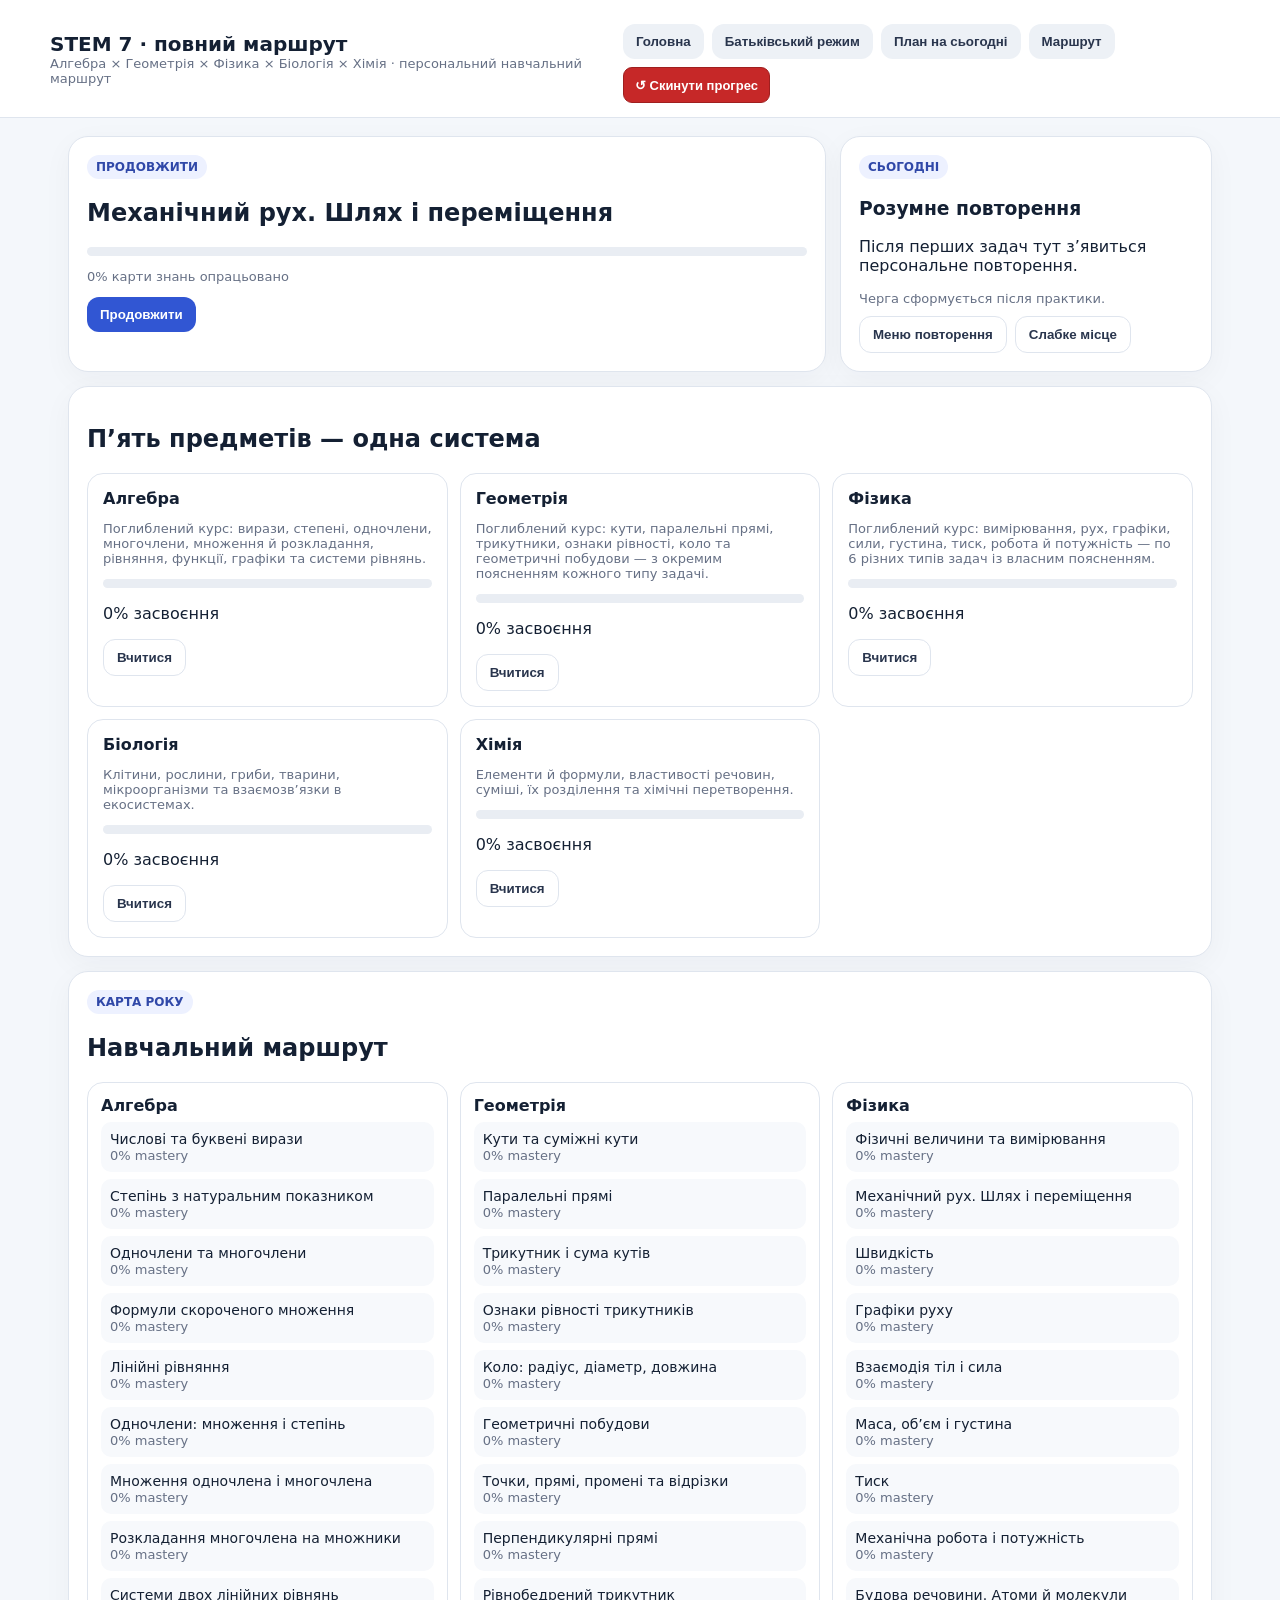
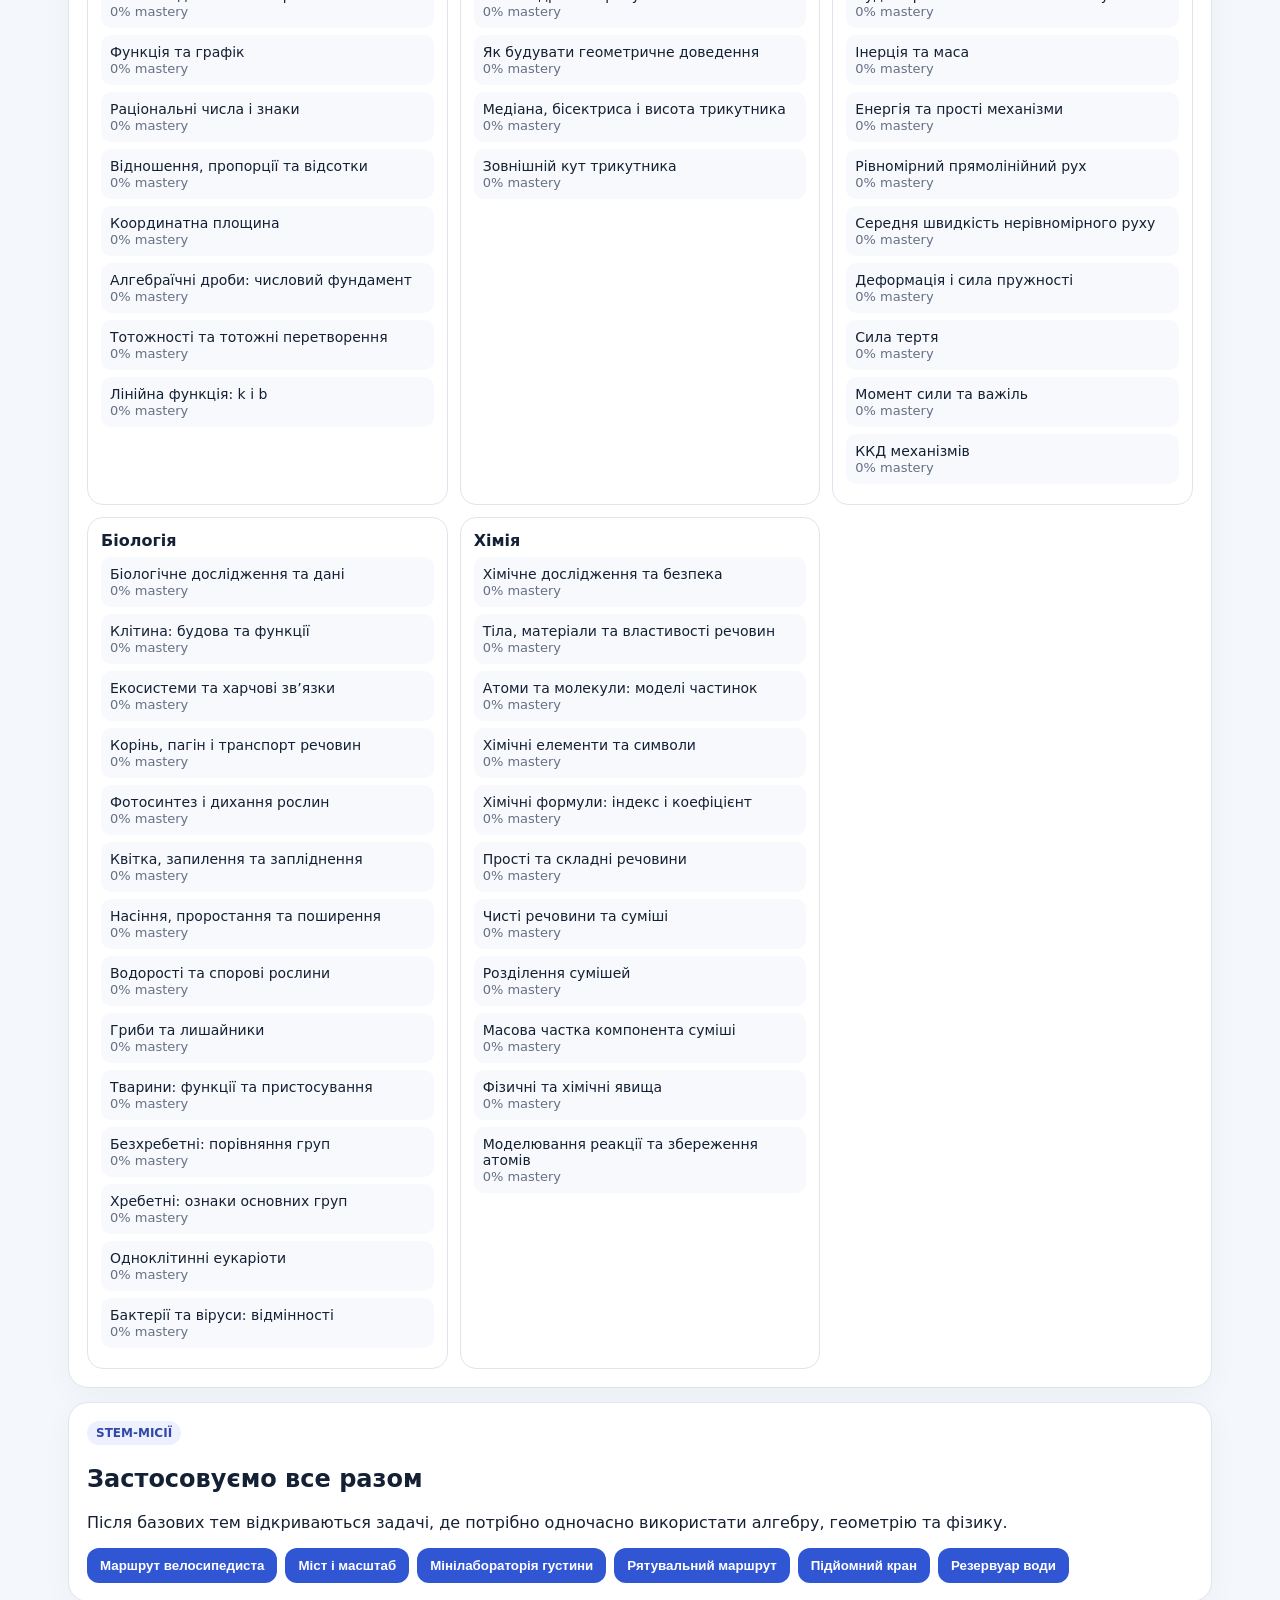
==== commit 0b80a233: "Add Biology and Chemistry learning modules to STEM 7" ====
--- a/stem7/index.html
+++ b/stem7/index.html
@@ -1,4 +1,5 @@
 <!doctype html><html lang="uk"><head><meta charset="utf-8"><meta name="viewport" content="width=device-width,initial-scale=1"><title>STEM 7 — iPad / Web</title>
+<link rel="stylesheet" href="./lessons/lessons.css">
 <style>
 :root{--bg:#f4f7fb;--card:#fff;--ink:#142033;--muted:#667085;--line:#dfe5ee;--blue:#3156d3;--green:#16815d;--red:#b53b43;--amber:#a56c0a;--violet:#7655c5}*{box-sizing:border-box}body{margin:0;font:16px system-ui,-apple-system,Segoe UI,Roboto,sans-serif;background:var(--bg);color:var(--ink)}header{position:sticky;top:0;z-index:9;background:#ffffffee;backdrop-filter:blur(12px);border-bottom:1px solid var(--line);padding:14px 18px}.head{max-width:1180px;margin:auto;display:flex;align-items:center;justify-content:space-between;gap:12px}.brand b{font-size:20px}.small{font-size:13px;color:var(--muted)}main{max-width:1180px;margin:auto;padding:18px}.grid{display:grid;grid-template-columns:repeat(12,1fr);gap:14px}.card{background:var(--card);border:1px solid var(--line);border-radius:20px;padding:18px;box-shadow:0 8px 30px #18243a0a}.span12{grid-column:span 12}.span8{grid-column:span 8}.span4{grid-column:span 4}.span6{grid-column:span 6}.pill{display:inline-block;padding:5px 9px;border-radius:999px;background:#edf1ff;color:#3048a8;font-size:12px;font-weight:800}.bar{height:9px;background:#e9edf3;border-radius:99px;overflow:hidden}.bar i{display:block;height:100%;background:var(--blue);transition:.3s}.btn,button{border:0;border-radius:12px;padding:10px 13px;font-weight:750;cursor:pointer;background:var(--blue);color:#fff}.secondary{background:#edf1f6!important;color:#29354d!important}.ghost{background:#fff!important;color:#29354d!important;border:1px solid var(--line)!important}.danger{background:#fff0f0!important;color:#9a3038!important}.subject-grid{display:grid;grid-template-columns:repeat(3,1fr);gap:12px}.subject{padding:15px;border:1px solid var(--line);border-radius:16px}.course{display:grid;grid-template-columns:290px 1fr;gap:16px}.sidebar{position:sticky;top:88px;height:calc(100vh - 110px);overflow:auto}.module-btn{display:block;width:100%;text-align:left;margin:6px 0;background:#fff;color:var(--ink);border:1px solid var(--line)}.module-btn.active{background:#172033;color:#fff}.lesson{display:none}.lesson.active{display:block}.hero{background:linear-gradient(135deg,#eef3ff,#f9fbff);border:1px solid #dce4fb;border-radius:18px;padding:18px}.visual{margin:16px 0;border:1px solid var(--line);background:#fbfcff;border-radius:18px;padding:12px;overflow:hidden}.visual svg{display:block;width:100%;height:auto;max-height:390px}.caption{font-size:13px;color:var(--muted);margin-top:8px}.concept{padding:12px 14px;border-left:4px solid var(--blue);background:#f3f6ff;border-radius:10px;margin:12px 0}.q{border:1px solid var(--line);border-radius:16px;padding:15px;margin:13px 0}.q input{width:min(180px,100%);padding:10px;border:1px solid #c8d0dc;border-radius:10px;font-size:16px}.feedback,.review{display:none;margin-top:10px;padding:11px;border-radius:10px}.feedback.ok{display:block;background:#eaf8f2;color:#126443}.feedback.bad{display:block;background:#fff0f0;color:#8d2929}.review{background:#fff8e7;color:#76500c}.actions{display:flex;gap:8px;flex-wrap:wrap;margin-top:10px}.map{display:grid;grid-template-columns:repeat(3,1fr);gap:12px}.mapcol{border:1px solid var(--line);border-radius:16px;padding:13px}.node{padding:9px;margin:7px 0;background:#f7f9fc;border-radius:10px;font-size:14px}.node.done{background:#eaf8f2}.node.weak{background:#fff4e3}.parent{display:none}.parent.show{display:block}.stats{display:grid;grid-template-columns:repeat(4,1fr);gap:10px}.stat{background:#f7f9fc;border-radius:14px;padding:13px}.stat b{display:block;font-size:24px}.mastery-row{display:grid;grid-template-columns:1.4fr 2fr 60px;gap:10px;align-items:center;margin:9px 0}.toc-tag{font-size:11px;font-weight:800;color:var(--muted);text-transform:uppercase;letter-spacing:.04em}.formula{font-size:22px;font-weight:800;text-align:center;padding:12px}.hidden{display:none!important}.repeatbox{border:1px dashed #e0b45e;background:#fffaf0;border-radius:14px;padding:13px;margin-top:10px}.streak{font-weight:800;color:var(--amber)}@media(max-width:850px){.span8,.span4,.span6{grid-column:span 12}.subject-grid,.map,.stats{grid-template-columns:1fr}.course{grid-template-columns:1fr}.sidebar{position:static;height:auto}.sidebar .module-list{display:flex;overflow:auto;gap:6px}.module-btn{min-width:220px}.head{align-items:flex-start}.mastery-row{grid-template-columns:1fr}.visual svg{max-height:300px}}
 
@@ -59,8 +60,8 @@
   .header-reset{font-size:12px!important;padding:7px 9px!important;min-height:34px!important}
 }
 </style>
-<meta name="theme-color" content="#3156d3"><meta name="apple-mobile-web-app-capable" content="yes"><meta name="apple-mobile-web-app-status-bar-style" content="default"><meta name="apple-mobile-web-app-title" content="STEM 7"><link rel="manifest" href="./manifest.webmanifest"><link rel="apple-touch-icon" href="./icon.svg"></head><body><header><div class="head"><div class="brand"><b>STEM 7 · повний маршрут</b><div class="small">Алгебра × Геометрія × Фізика · персональний навчальний маршрут</div></div><div class="actions"><button class="secondary" onclick="showHome()">Головна</button><button class="secondary" onclick="toggleParent()">Батьківський режим</button><button class="secondary" onclick="openTodayPlan()">План на сьогодні</button><button class="secondary" onclick="openYearPath()">Маршрут</button><button class="header-reset" onclick="resetProgress()">↺ Скинути прогрес</button></div></div></header><main>
-<section id="home"><div class="grid"><div class="card span8"><span class="pill">ПРОДОВЖИТИ</span><h2 id="continueName">Почнімо навчання</h2><div class="bar"><i id="overallBar" style="width:0%"></i></div><p class="small" id="overallText"></p><button id="continueBtn" type="button">Продовжити</button></div><div class="card span4"><span class="pill">СЬОГОДНІ</span><h3>Розумне повторення</h3><p id="reviewCount">Немає тем для повторення.</p><div id="reviewQueue" class="review-queue"></div><div class="actions"><button class="ghost" onclick="openReviewMenu()">Меню повторення</button><button class="ghost" onclick="openWeakest()">Слабке місце</button></div></div><div class="card span12"><h2>Три предмети — одна система</h2><div class="subject-grid"><div class="subject"><b>Алгебра</b><p class="small">Поглиблений курс: вирази, степені, одночлени, многочлени, множення й розкладання, рівняння, функції, графіки та системи рівнянь.</p><div class="bar"><i id="algBar"></i></div><p id="algPct"></p><button class="ghost subject-learn" type="button" data-subject="alg">Вчитися</button></div><div class="subject"><b>Геометрія</b><p class="small">Поглиблений курс: кути, паралельні прямі, трикутники, ознаки рівності, коло та геометричні побудови — з окремим поясненням кожного типу задачі.</p><div class="bar"><i id="geoBar"></i></div><p id="geoPct"></p><button class="ghost subject-learn" type="button" data-subject="geo">Вчитися</button></div><div class="subject"><b>Фізика</b><p class="small">Поглиблений курс: вимірювання, рух, графіки, сили, густина, тиск, робота й потужність — по 6 різних типів задач із власним поясненням.</p><div class="bar"><i id="phyBar"></i></div><p id="phyPct"></p><button class="ghost subject-learn" type="button" data-subject="phy">Вчитися</button></div></div></div><div class="card span12"><span class="pill">КАРТА РОКУ</span><h2>Навчальний маршрут</h2><div class="map" id="yearMap"></div></div><div class="card span12"><span class="pill">STEM-МІСІЇ</span><h2>Застосовуємо все разом</h2><p>Після базових тем відкриваються задачі, де потрібно одночасно використати алгебру, геометрію та фізику.</p><div class="actions">
+<meta name="theme-color" content="#3156d3"><meta name="apple-mobile-web-app-capable" content="yes"><meta name="apple-mobile-web-app-status-bar-style" content="default"><meta name="apple-mobile-web-app-title" content="STEM 7"><link rel="manifest" href="./manifest.webmanifest"><link rel="apple-touch-icon" href="./icon.svg"></head><body><header><div class="head"><div class="brand"><b>STEM 7 · повний маршрут</b><div class="small">Алгебра × Геометрія × Фізика × Біологія × Хімія · персональний навчальний маршрут</div></div><div class="actions"><button class="secondary" onclick="showHome()">Головна</button><button class="secondary" onclick="toggleParent()">Батьківський режим</button><button class="secondary" onclick="openTodayPlan()">План на сьогодні</button><button class="secondary" onclick="openYearPath()">Маршрут</button><button class="header-reset" onclick="resetProgress()">↺ Скинути прогрес</button></div></div></header><main>
+<section id="home"><div class="grid"><div class="card span8"><span class="pill">ПРОДОВЖИТИ</span><h2 id="continueName">Почнімо навчання</h2><div class="bar"><i id="overallBar" style="width:0%"></i></div><p class="small" id="overallText"></p><button id="continueBtn" type="button">Продовжити</button></div><div class="card span4"><span class="pill">СЬОГОДНІ</span><h3>Розумне повторення</h3><p id="reviewCount">Немає тем для повторення.</p><div id="reviewQueue" class="review-queue"></div><div class="actions"><button class="ghost" onclick="openReviewMenu()">Меню повторення</button><button class="ghost" onclick="openWeakest()">Слабке місце</button></div></div><div class="card span12"><h2>П’ять предметів — одна система</h2><div class="subject-grid"><div class="subject"><b>Алгебра</b><p class="small">Поглиблений курс: вирази, степені, одночлени, многочлени, множення й розкладання, рівняння, функції, графіки та системи рівнянь.</p><div class="bar"><i id="algBar"></i></div><p id="algPct"></p><button class="ghost subject-learn" type="button" data-subject="alg">Вчитися</button></div><div class="subject"><b>Геометрія</b><p class="small">Поглиблений курс: кути, паралельні прямі, трикутники, ознаки рівності, коло та геометричні побудови — з окремим поясненням кожного типу задачі.</p><div class="bar"><i id="geoBar"></i></div><p id="geoPct"></p><button class="ghost subject-learn" type="button" data-subject="geo">Вчитися</button></div><div class="subject"><b>Фізика</b><p class="small">Поглиблений курс: вимірювання, рух, графіки, сили, густина, тиск, робота й потужність — по 6 різних типів задач із власним поясненням.</p><div class="bar"><i id="phyBar"></i></div><p id="phyPct"></p><button class="ghost subject-learn" type="button" data-subject="phy">Вчитися</button></div><div class="subject"><b>Біологія</b><p class="small">Клітини, рослини, гриби, тварини, мікроорганізми та взаємозв’язки в екосистемах.</p><div class="bar"><i id="bioBar"></i></div><p id="bioPct"></p><button class="ghost subject-learn" type="button" data-subject="bio">Вчитися</button></div><div class="subject"><b>Хімія</b><p class="small">Елементи й формули, властивості речовин, суміші, їх розділення та хімічні перетворення.</p><div class="bar"><i id="chemBar"></i></div><p id="chemPct"></p><button class="ghost subject-learn" type="button" data-subject="chem">Вчитися</button></div></div></div><div class="card span12"><span class="pill">КАРТА РОКУ</span><h2>Навчальний маршрут</h2><div class="map" id="yearMap"></div></div><div class="card span12"><span class="pill">STEM-МІСІЇ</span><h2>Застосовуємо все разом</h2><p>Після базових тем відкриваються задачі, де потрібно одночасно використати алгебру, геометрію та фізику.</p><div class="actions">
 <button onclick="openLesson('stem-route')">Маршрут велосипедиста</button>
 <button onclick="openLesson('stem-bridge')">Міст і масштаб</button>
 <button onclick="openLesson('stem-lab')">Мінілабораторія густини</button>
@@ -109,6 +110,7 @@
   if(id==='geo-angle')angleRender();
   if(id==='geo-parallel')parallelDraw();
   if(id==='phy-measure')measureDraw();
+  if(id==='geo-triangle')triangleRender();if(id==='geo-triangle')triangleRender();
   moduleList.innerHTML='<div class="mobile-topic"><label>Тема</label><select id="mobileLessonSelect">'+lessons.map(x=>'<option value="'+x.id+'" '+(x.id===id?'selected':'')+'>'+subjectNames[x.s]+' · '+x.title+'</option>').join('')+'</select></div><div class="desktop-modules">'+lessons.map(x=>'<button type="button" class="module-btn '+(x.id===id?'active':'')+'" data-lesson="'+x.id+'"><span class="toc-tag">'+subjectNames[x.s]+'</span><br>'+x.title+'</button>').join('')+'</div>';
   window.scrollTo(0,0);
 }
@@ -440,7 +442,7 @@
 courseExpansion.forEach(l=>{if(!lessons.some(x=>x.id===l.id))lessons.push(l)});
 courseExpansion.forEach(l=>{if(!practiceBanks[l.id]){let a=Number(l.q.ans),d=Math.max(1,Math.abs(a)*.2);practiceBanks[l.id]=Array.from({length:6},(_,i)=>({text:i===0?l.q.text:'Закріплення '+(i+1)+'. Для цієї теми знайди числове значення за тим самим правилом; базове значення змінено.',ans:i===0?a:Number((a+i*d).toFixed(2)),error:l.q.error,review:l.q.review,type:i<2?'базове розуміння':i<4?'застосування':'контроль',explain:l.theory}))}});
 
-const subjectNames={alg:'Алгебра',geo:'Геометрія',phy:'Фізика',stem:'STEM'};
+const subjectNames={alg:'Алгебра',geo:'Геометрія',phy:'Фізика',bio:'Біологія',chem:'Хімія',stem:'STEM'};
 const KEY='stem7_v2',BACKUP_KEY='stem7_v2_backup';let state;try{state=JSON.parse(localStorage.getItem(KEY)||'null')}catch(e){state=null}if(!state){try{state=JSON.parse(localStorage.getItem(BACKUP_KEY)||'null')}catch(e){state=null}} state=state||{attempts:0,correct:0,skills:{},errors:{},last:'phy-motion',history:[],streak:0,variants:{},errorTypes:{}}; state.variants=state.variants||{}; state.errorTypes=state.errorTypes||{}; state.reviewDue=state.reviewDue||{}; state.independentWins=state.independentWins||{}; state.skills=state.skills||{}; state.errors=state.errors||{}; state.history=Array.isArray(state.history)?state.history:[]; state.completedVariants=state.completedVariants||{}; state.studyMs=state.studyMs||0; state.schemaVersion=3;
 let studyTick=Date.now();
 function persistState(){try{const raw=JSON.stringify(state);localStorage.setItem(KEY,raw);localStorage.setItem(BACKUP_KEY,raw)}catch(e){}}
@@ -702,8 +704,64 @@
 function measureUnitCheck(){let v=Number(document.getElementById('measureUnit').value),ok=v===235;document.getElementById('measureUnitFb').textContent=ok?'✓ 2,35 м = 235 см.':'1 м = 100 см. Помнож кількість метрів на 100.'}
 function measureStem(n){let ids=['','measureX','measureArea','measureMass'],ans=[0,5,60,1.4],v=Number(document.getElementById(ids[n]).value.replace(',','.')),ok=Math.abs(v-ans[n])<.001;document.getElementById('measureSF'+n).textContent=ok?(n===1?'✓ 34=2(12+x), x=5 см.':n===2?'✓ S=12·5=60 см².':'✓ 84/60=1,4 г/см².'):(n===1?'Розкрий рівняння 34=2(12+x).':n===2?'Площа прямокутника — добуток його сторін.':'Поділи масу 84 г на площу 60 см².');if(ok&&n<3)document.getElementById('measureS'+(n+1)).style.display='block';let d=state.measureLearning=state.measureLearning||{};d['stem'+n]=ok;persistState()}
 
-function lessonHTML(l){if(l.id==='phy-measure')return measureLesson();if(l.id==='geo-parallel')return parallelLesson();if(l.id==='geo-angle')return angleLesson();if(l.id==='alg-coordinate')return coordLesson();let t=taskFor(l);return `<section class="card lesson active"><div class="toc-tag">${subjectNames[l.s]} · ${l.skill}</div><h1>${l.title}</h1><div class="step-strip"><div class="now">1 · Теорія</div><div>2 · Закріплення</div><div>3 · Самостійна</div><div>4 · Підсумковий тест</div></div>${textbookLesson(l)}<div class="visual">${svg(l.visual)}</div><div class="q" data-skill="${l.skill}"><div class="practice-head"><h3>2. Закріплення матеріалу</h3><span class="progress-chip">Задача ${t.idx+1} з ${t.total}</span></div><p>${t.text}</p><div class="answer-row"><input inputmode="decimal" placeholder="Відповідь"><button type="button" class="minus-btn secondary" onclick="insertMinus(this)">−</button><button onclick="checkAnswer(this,'${l.id}',${t.ans})">Перевірити</button></div><div class="feedback"></div><div class="review"></div></div>${independentWork(l,t)}${aiTutorPanel(l)}<details class="lesson-more"><summary>4. Підсумковий тест по темі</summary>${knowledgeTest(l)}</details>${integratedChallenge(l)}<div class="review-panel" id="reviewPanel"><h3>Що повторити</h3><p>${textbookData(l).definition}</p><div class="concept"><b>Ключовий запис:</b> ${l.formula}</div><button class="secondary" onclick="document.getElementById('reviewPanel').classList.remove('show')">Повернутися</button></div><div class="lesson-nav"><button class="secondary" onclick="repeatTheory('${l.id}')">Повторити теорію</button><div class="actions"><button class="ghost" onclick="newVariant('${l.id}')">Інша задача</button><button class="ghost" onclick="nextLesson('${l.id}')">Наступна тема</button></div></div></section>`}
-function openLesson(id){let l=lessons.find(x=>x.id===id);if(!l)return;state.last=id;save();home.classList.add('hidden');parent.classList.remove('show');document.querySelectorAll('.view').forEach(v=>v.style.display='none');course.classList.remove('hidden');lessonArea.innerHTML=lessonHTML(l);if(id==='alg-coordinate')coordRender();if(id==='geo-angle')angleRender();if(id==='geo-parallel')parallelDraw();if(id==='phy-measure')measureDraw();moduleList.innerHTML='<div class="mobile-topic"><label>Тема</label><select onchange="openLesson(this.value)">'+lessons.map(x=>'<option value="'+x.id+'" '+(x.id===id?'selected':'')+'>'+subjectNames[x.s]+' · '+x.title+'</option>').join('')+'</select></div><div class="desktop-modules">'+lessons.map(x=>`<button class="module-btn ${x.id===id?'active':''}" onclick="openLesson('${x.id}')"><span class="toc-tag">${subjectNames[x.s]}</span><br>${x.title}</button>`).join('')+'</div>';window.scrollTo({top:0,behavior:'smooth'})}
+
+const TRI_QUIZ=[
+ {q:'Кути трикутника 45° і 65°. Який третій?',options:['70°','80°','110°'],correct:0,why:'180° − 45° − 65° = 70°.'},
+ {q:'Чи може трикутник мати два тупі кути?',options:['Так','Ні'],correct:1,why:'Два кути, більші за 90°, уже дадуть суму понад 180°.'},
+ {q:'У рівнобедреному трикутнику кут при вершині 40°. Які кути при основі?',options:['40° і 40°','70° і 70°','80° і 60°'],correct:1,why:'Кути при основі рівні: (180° − 40°) / 2 = 70°.'},
+ {q:'Кути трикутника x, 2x і 3x. Знайди x.',options:['20°','30°','60°'],correct:1,why:'x + 2x + 3x = 180°, отже 6x = 180° і x = 30°.'}
+];
+function triState(){state.triangleLearning=state.triangleLearning||{practice:0,quiz:{},stem:0};return state.triangleLearning}
+function triangleLesson(){
+ const t=triState(),qs=[
+ ['Два кути 47° і 68°. Третій кут?','65','Сума всіх кутів — 180°: 180−47−68=65°.'],
+ ['Кут при вершині рівнобедреного трикутника 50°. Кут при основі?','65','Два кути при основі рівні: (180−50)/2=65°.'],
+ ['Кути трикутника x, 2x і 60°. Чому дорівнює x?','40','x+2x+60=180, 3x=120, x=40°.']
+ ];
+ return '<section class="card lesson active"><div class="toc-tag">Геометрія · 7 клас · повноцінний конспект</div><h1>Трикутник і сума його кутів</h1>'+
+ '<p><b>Трикутник</b> — фігура з трьох відрізків, які сполучають три точки, що не лежать на одній прямій. Ці точки — вершини; відрізки — сторони. Кути всередині — внутрішні кути трикутника.</p>'+
+ '<div class="coord-fact"><b>Теорема:</b> сума внутрішніх кутів будь-якого трикутника дорівнює <b>180°</b>.<br>∠A + ∠B + ∠C = 180°.</div>'+
+ '<p><b>Чому?</b> Через вершину C проведи пряму, паралельну AB. Два кути при цій прямій дорівнюють кутам A та B як внутрішні різносторонні. Разом із кутом C вони утворюють розгорнутий кут 180°.</p>'+
+ '<h2>1. Інтерактивне дослідження</h2><p>Пересувай вершину C по горизонталі. Спостерігай, як змінюються всі три кути.</p>'+
+ '<div class="coord-stage"><label for="triSlider">Положення вершини C</label><input id="triSlider" type="range" min="85" max="315" value="200" step="1" style="width:100%;min-height:44px" oninput="triangleDraw()"><div id="triSvg"></div><p id="triInfo" aria-live="polite"></p></div>'+
+ '<p><b>Висновок:</b> форма трикутника змінюється, але сума кутів залишається 180°. У гострокутного трикутника всі кути гострі; у прямокутного один кут 90°; у тупокутного один кут більший за 90°.</p>'+
+ '<h2>2. Розбір прикладу</h2><p>Відомо: ∠A=52°, ∠B=73°. Знайти ∠C.</p><p><b>Розв’язання:</b> ∠C=180°−52°−73°=55°. Перевірка: 52+73+55=180.</p>'+
+ '<h2>3. Самостійна практика</h2>'+
+ qs.map((q,i)=>'<div class="coord-stage" style="text-align:left;margin:12px 0"><p><b>Задача '+(i+1)+'.</b> '+q[0]+'</p><div class="answer-row"><input type="text" inputmode="decimal" id="triPractice'+i+'" placeholder="Відповідь у градусах"><button type="button" onclick="trianglePractice('+i+')">Перевірити</button></div><p id="triPracticeFb'+i+'" aria-live="polite"></p></div>').join('')+
+ '<h2>4. Тест: перевір розуміння</h2>'+
+ TRI_QUIZ.map((q,i)=>'<div class="coord-stage" style="text-align:left;margin:12px 0"><p><b>'+(i+1)+'. '+q.q+'</b></p><div class="actions">'+q.options.map((o,j)=>'<button type="button" class="secondary" onclick="triangleQuiz('+i+','+j+')">'+o+'</button>').join('')+'</div><p id="triQuizFb'+i+'" aria-live="polite"></p></div>').join('')+
+ '<h2>5. STEM: геометрія × алгебра × фізика</h2><p>Робот рухається вздовж двох сторін трикутної ділянки. Кути ділянки: <b>x</b>, <b>2x</b> і <b>60°</b>. Довжини двох сторін маршруту — <b>12 м</b> та <b>18 м</b>. Робот рухався <b>10 с</b>.</p>'+
+ '<div class="coord-stage" style="text-align:left"><p><b>Крок 1.</b> Знайди x (градуси).</p><div class="answer-row"><input id="triStemX" inputmode="decimal"><button type="button" onclick="triangleStem(1)">Перевірити</button></div><p id="triStemFb1"></p><div id="triStemNext" style="display:none"><p><b>Крок 2.</b> Знайди середню шляхову швидкість робота (м/с).</p><div class="answer-row"><input id="triStemV" inputmode="decimal"><button type="button" onclick="triangleStem(2)">Перевірити</button></div><p id="triStemFb2"></p></div></div>'+
+ '<h2>6. Відеоурок ВШО</h2><p>В офіційному курсі <b>«Геометрія. 7 клас»</b> відкрий урок <b>16. «Сума кутів трикутника»</b> (дві частини).</p><p><a href="https://lms.e-school.net.ua/courses/course-v1%3AUIED%2BGeometry-7th-grade%2B2020/about" target="_blank" rel="noopener noreferrer">Перейти до курсу ВШО ↗</a></p>'+
+ '<div class="lesson-nav"><button type="button" class="secondary" onclick="showHome()">На головну</button></div></section>';
+}
+function triangleDraw(){
+ const slider=document.getElementById('triSlider');if(!slider)return;
+ const x=Number(slider.value),A=[55,235],B=[355,235],C=[x,55];
+ function angle(p,q,r){const u=[p[0]-q[0],p[1]-q[1]],v=[r[0]-q[0],r[1]-q[1]];const dot=u[0]*v[0]+u[1]*v[1],den=Math.hypot(...u)*Math.hypot(...v);return Math.acos(Math.max(-1,Math.min(1,dot/den)))*180/Math.PI}
+ const a=angle(B,A,C),b=angle(A,B,C),g=180-a-b;
+ const round=n=>n.toFixed(1).replace('.',',');
+ document.getElementById('triSvg').innerHTML='<svg viewBox="0 0 410 275" role="img" aria-label="Трикутник ABC зі змінною вершиною C" style="width:100%;max-width:540px"><polygon points="55,235 355,235 '+x+',55" fill="#e6f3ff" stroke="#3156d3" stroke-width="4"/><circle cx="'+x+'" cy="55" r="7" fill="#df704a"/><text x="35" y="260">A</text><text x="360" y="260">B</text><text x="'+(x-6)+'" y="38">C</text><text x="68" y="220">'+round(a)+'°</text><text x="286" y="220">'+round(b)+'°</text><text x="'+(x-20)+'" y="85">'+round(g)+'°</text></svg>';
+ document.getElementById('triInfo').textContent=round(a)+'° + '+round(b)+'° + '+round(g)+'° = 180° (з урахуванням округлення).';
+}
+function trianglePractice(i){
+ const answers=[65,65,40],why=['180°−47°−68°=65°.','Кути при основі рівні: (180°−50°)/2=65°.','x+2x+60°=180°, отже x=40°.'];
+ const el=document.getElementById('triPractice'+i),v=Number(el.value.trim().replace(',','.').replace('°','')),ok=el.value.trim()!==''&&Math.abs(v-answers[i])<0.001;
+ document.getElementById('triPracticeFb'+i).textContent=(ok?'✓ Правильно. ':'↩ Поки ні. ')+why[i];if(ok){triState().practice=Math.max(triState().practice,i+1);persistState()}
+}
+function triangleQuiz(i,j){
+ const q=TRI_QUIZ[i],ok=j===q.correct;document.getElementById('triQuizFb'+i).textContent=(ok?'✓ Правильно. ':'↩ Неправильно. ')+q.why;
+ triState().quiz[i]=ok;persistState();
+}
+function triangleStem(n){
+ const id=n===1?'triStemX':'triStemV',el=document.getElementById(id),v=Number(el.value.trim().replace(',','.')),expected=n===1?40:3,ok=el.value.trim()!==''&&Math.abs(v-expected)<0.001;
+ document.getElementById('triStemFb'+n).textContent=ok?(n===1?'✓ x+2x+60°=180°; 3x=120°; x=40°.':'✓ Шлях 12+18=30 м; середня шляхова швидкість 30/10=3 м/с.'):(n===1?'Склади рівняння для трьох кутів, їх сума 180°.':'Спочатку додай дві довжини маршруту. Поділи на час.');
+ if(ok){triState().stem=Math.max(triState().stem,n);persistState();if(n===1)document.getElementById('triStemNext').style.display='block'}
+}
+function triangleRender(){triangleDraw();if(triState().stem>=1){const e=document.getElementById('triStemNext');if(e)e.style.display='block'}}
+
+function lessonHTML(l){if(l.id==='alg-equation')return equationLesson();return rebuiltLesson(l)}
+function openLesson(id){let l=lessons.find(x=>x.id===id);if(!l)return;state.last=id;save();home.classList.add('hidden');parent.classList.remove('show');document.querySelectorAll('.view').forEach(v=>v.style.display='none');course.classList.remove('hidden');lessonArea.innerHTML=lessonHTML(l);moduleList.innerHTML='<div class="mobile-topic"><label>Тема</label><select id="mobileLessonSelect">'+lessons.map(x=>'<option value="'+x.id+'" '+(x.id===id?'selected':'')+'>'+subjectNames[x.s]+' · '+x.title+'</option>').join('')+'</select></div><div class="desktop-modules">'+lessons.map(x=>`<button class="module-btn ${x.id===id?'active':''}" onclick="openLesson('${x.id}')"><span class="toc-tag">${subjectNames[x.s]}</span><br>${x.title}</button>`).join('')+'</div>';window.scrollTo({top:0,behavior:'smooth'})}
 function insertMinus(btn){let inp=btn.closest('.answer-row').querySelector('input');let v=inp.value||'';if(v.startsWith('-'))inp.value=v.slice(1);else inp.value='-'+v;inp.focus()}
 function checkAnswer(btn,id,ans){let l=lessons.find(x=>x.id===id),t=taskFor(l),q=btn.closest('.q'),inp=q.querySelector('input'),v=parseFloat(inp.value.replace(',','.')),fb=q.querySelector('.feedback'),rv=q.querySelector('.review');state.attempts++;let ok=Number.isFinite(v)&&Math.abs(v-ans)<Math.max(.011,Math.abs(ans)*.0001);if(ok){state.correct++;state.independentWins[l.skill]=(state.independentWins[l.skill]||0)+1;state.completedVariants[id]=state.completedVariants[id]||[];let key=String(t.idx);let isNew=!state.completedVariants[id].includes(key);if(isNew)state.completedVariants[id].push(key);let total=(practiceBanks[id]||[l.q]).length,done=state.completedVariants[id].length;state.skills[l.skill]=Math.round(Math.min(1,done/total)*100);scheduleReview(l.skill,true);fb.className='feedback ok';if(done>=total){fb.innerHTML='✓ Правильно. <b>Тему пройдено: '+done+' з '+total+' різних задач виконано самостійно.</b><div class="topic-complete">100% — можна переходити до наступної теми. Повторне розв’язання цих самих задач більше не збільшує прогрес.</div>'}else{fb.innerHTML='✓ Правильно. Самостійна спроба зарахована. Пройдено '+done+' з '+total+' різних задач цієї теми.'}rv.style.display='none';state.history.push({id,ok:true,type:t.type||'practice',variant:t.idx,t:Date.now()})}else{state.errors[l.skill]=(state.errors[l.skill]||0)+1;scheduleReview(l.skill,false);state.errorTypes=state.errorTypes||{};state.reviewDue=state.reviewDue||{};state.independentWins=state.independentWins||{};state.errorTypes[t.type||'practice']=(state.errorTypes[t.type||'practice']||0)+1;fb.className='feedback bad';fb.innerHTML='<span class="badge-error">'+(t.type||'помилка')+'</span><br>✗ <b>Розбір помилки:</b> '+t.error;rv.style.display='block';rv.innerHTML='<b>Що повторити:</b> '+t.review+'<div class="repeatbox">Готового розв’язку не буде. Повтори потрібне правило, повернися сюди та виправ відповідь самостійно.</div>';state.history.push({id,ok:false,type:t.type||'practice',variant:t.idx,t:Date.now()})}save()}
 function repeatTheory(id){let p=document.getElementById('reviewPanel');if(p){p.classList.add('show');p.scrollIntoView({behavior:'smooth',block:'center'})}}
@@ -729,7 +787,7 @@
  document.getElementById('reviewViewContent').innerHTML=h;window.scrollTo(0,0)
 }
 function renderReviewQueue(){let box=$('reviewQueue'); if(!box)return; let due=dueSkills(); let weak=Object.entries(state.errors||{}).filter(x=>x[1]>0).sort((a,b)=>b[1]-a[1]); let picks=[]; due.forEach(k=>{if(!picks.includes(k))picks.push(k)}); weak.forEach(([k])=>{if(!picks.includes(k)&&picks.length<4)picks.push(k)}); box.innerHTML=picks.slice(0,4).map(k=>{let l=lessonBySkill(k),isDue=due.includes(k); if(!l)return ''; return `<div class="review-item ${isDue?'due':''}"><div><strong>${k}</strong><span class="small">${isDue?'Час перевірити без підказок':'Є помилки — варто повернутися'}</span></div><button class="ghost" onclick="openLesson('${l.id}')">Повторити</button></div>`}).join('') || '<div class="small">Черга сформується після практики.</div>'}
-function render(){let subjects=['alg','geo','phy'];subjects.forEach(s=>{let p=pctFor(s);document.getElementById(s+'Bar').style.width=p+'%';document.getElementById(s+'Pct').textContent=p+'% засвоєння'});let all=lessons.filter(x=>x.s!=='stem'),overall=Math.round(all.reduce((z,x)=>z+(state.skills[x.skill]||0),0)/all.length);$('overallBar').style.width=overall+'%';$('overallText').textContent=overall+'% карти знань опрацьовано';let last=lessons.find(x=>x.id===state.last);$('continueName').textContent=last?last.title:'Почнімо навчання';let weak=Object.entries(state.errors).filter(x=>x[1]>0).length,due=dueSkills().length;$('reviewCount').textContent=due?`На сьогодні заплановано ${due} повторень.`:weak?`Є ${weak} навичок із помилками — система поверне їх на повторення.`:'Після перших задач тут з’явиться персональне повторення.';renderReviewQueue();$('yearMap').innerHTML=['alg','geo','phy'].map(s=>`<div class="mapcol"><b>${subjectNames[s]}</b>${lessons.filter(x=>x.s===s).map(x=>`<div class="node ${(state.skills[x.skill]||0)>=80?'done':(state.errors[x.skill]||0)>1?'weak':''}" onclick="openLesson('${x.id}')">${x.title}<br><span class="small">${state.skills[x.skill]||0}% mastery</span></div>`).join('')}</div>`).join('');$('pAttempts').textContent=state.attempts;$('pCorrect').textContent=state.correct;$('pAccuracy').textContent=(state.attempts?Math.round(state.correct/state.attempts*100):0)+'%';$('pTopics').textContent=Object.values(state.skills).filter(x=>x>=80).length;let st=$('pStudyTime');if(st)st.textContent=Math.round((state.studyMs||0)/60000)+' хв';let ra=$('recentActivity');if(ra){let hist=(state.history||[]).slice(-12).reverse();ra.innerHTML=hist.length?hist.map(h=>{let l=lessons.find(x=>x.id===h.id);return '<div style="padding:7px 0;border-bottom:1px solid var(--line)">'+new Date(h.t).toLocaleString('uk-UA')+' · <b>'+(l?l.title:h.id)+'</b> · '+(h.ok?'✓ правильно':'✗ помилка')+'</div>'}).join(''):'Ще немає виконаних задач.';}let skills=[...new Set(lessons.map(x=>x.skill))];$('mastery').innerHTML=skills.map(k=>`<div class="mastery-row"><span>${k}</span><div class="bar"><i style="width:${state.skills[k]||0}%"></i></div><b>${state.skills[k]||0}%</b></div>`).join('');$('errorMap').innerHTML=skills.map(k=>`<div class="mastery-row"><span>${k}</span><div class="bar"><i style="width:${Math.min(100,(state.errors[k]||0)*15)}%;background:var(--red)"></i></div><b>${state.errors[k]||0}</b></div>`).join('') + (Object.keys(state.errorTypes||{}).length?'<hr><h4>Типи помилок</h4>'+Object.entries(state.errorTypes).sort((a,b)=>b[1]-a[1]).map(([k,v])=>`<div class="small" style="margin:7px 0">${k}: <b>${v}</b></div>`).join(''):'')}
+function render(){let subjects=['alg','geo','phy','bio','chem'];subjects.forEach(s=>{let p=pctFor(s);document.getElementById(s+'Bar').style.width=p+'%';document.getElementById(s+'Pct').textContent=p+'% засвоєння'});let all=lessons.filter(x=>x.s!=='stem'),overall=Math.round(all.reduce((z,x)=>z+(state.skills[x.skill]||0),0)/all.length);$('overallBar').style.width=overall+'%';$('overallText').textContent=overall+'% карти знань опрацьовано';let last=lessons.find(x=>x.id===state.last);$('continueName').textContent=last?last.title:'Почнімо навчання';let weak=Object.entries(state.errors).filter(x=>x[1]>0).length,due=dueSkills().length;$('reviewCount').textContent=due?`На сьогодні заплановано ${due} повторень.`:weak?`Є ${weak} навичок із помилками — система поверне їх на повторення.`:'Після перших задач тут з’явиться персональне повторення.';renderReviewQueue();$('yearMap').innerHTML=['alg','geo','phy','bio','chem'].map(s=>`<div class="mapcol"><b>${subjectNames[s]}</b>${lessons.filter(x=>x.s===s).map(x=>`<div class="node ${(state.skills[x.skill]||0)>=80?'done':(state.errors[x.skill]||0)>1?'weak':''}" onclick="openLesson('${x.id}')">${x.title}<br><span class="small">${state.skills[x.skill]||0}% mastery</span></div>`).join('')}</div>`).join('');$('pAttempts').textContent=state.attempts;$('pCorrect').textContent=state.correct;$('pAccuracy').textContent=(state.attempts?Math.round(state.correct/state.attempts*100):0)+'%';$('pTopics').textContent=Object.values(state.skills).filter(x=>x>=80).length;let st=$('pStudyTime');if(st)st.textContent=Math.round((state.studyMs||0)/60000)+' хв';let ra=$('recentActivity');if(ra){let hist=(state.history||[]).slice(-12).reverse();ra.innerHTML=hist.length?hist.map(h=>{let l=lessons.find(x=>x.id===h.id);return '<div style="padding:7px 0;border-bottom:1px solid var(--line)">'+new Date(h.t).toLocaleString('uk-UA')+' · <b>'+(l?l.title:h.id)+'</b> · '+(h.ok?'✓ правильно':'✗ помилка')+'</div>'}).join(''):'Ще немає виконаних задач.';}let skills=[...new Set(lessons.map(x=>x.skill))];$('mastery').innerHTML=skills.map(k=>`<div class="mastery-row"><span>${k}</span><div class="bar"><i style="width:${state.skills[k]||0}%"></i></div><b>${state.skills[k]||0}%</b></div>`).join('');$('errorMap').innerHTML=skills.map(k=>`<div class="mastery-row"><span>${k}</span><div class="bar"><i style="width:${Math.min(100,(state.errors[k]||0)*15)}%;background:var(--red)"></i></div><b>${state.errors[k]||0}</b></div>`).join('') + (Object.keys(state.errorTypes||{}).length?'<hr><h4>Типи помилок</h4>'+Object.entries(state.errorTypes).sort((a,b)=>b[1]-a[1]).map(([k,v])=>`<div class="small" style="margin:7px 0">${k}: <b>${v}</b></div>`).join(''):'')}
 function exportProgress(){let b=new Blob([JSON.stringify(state,null,2)],{type:'application/json'}),a=document.createElement('a');a.href=URL.createObjectURL(b);a.download='stem7-progress.json';a.click();setTimeout(()=>URL.revokeObjectURL(a.href),1000)}function importProgress(){let i=document.createElement('input');i.type='file';i.accept='.json';i.onchange=()=>{let r=new FileReader();r.onload=()=>{try{let x=JSON.parse(r.result);if(!x||typeof x!=='object'||!Array.isArray(x.history))throw new Error('bad');state=x;state.variants=state.variants||{};state.completedVariants=state.completedVariants||{};state.skills=state.skills||{};state.errors=state.errors||{};state.history=state.history||[];state.studyMs=state.studyMs||0;save();alert('Прогрес імпортовано.')}catch(e){alert('Файл прогресу пошкоджений або має неправильний формат.')}};r.readAsText(i.files[0])};i.click()}function resetProgress(){if(!confirm('Скинути ВЕСЬ прогрес навчання на цьому пристрої?'))return;if(!confirm('Підтверди ще раз: почати курс повністю з нуля?'))return;try{localStorage.removeItem(KEY);localStorage.removeItem(BACKUP_KEY)}catch(e){}location.reload()}try{render()}catch(e){
  document.getElementById('home').innerHTML='<div class="card"><h2>Помилка запуску</h2><p>Застосунок не зміг запуститися у цьому браузері.</p><p class="small">'+String(e.message||e)+'</p></div>';
 }
@@ -759,7 +817,7 @@
 function modulePct(id){ return Math.min(100,Math.round(taskDoneCount(id)/taskTotal(id)*100)); }
 function moduleDone(id){ return modulePct(id)>=100; }
 function prereqsMet(id){ return (YEAR_PREREQ[id]||[]).every(moduleDone); }
-function subjectLabel(s){return ({alg:'Алгебра',geo:'Геометрія',phy:'Фізика',phys:'Фізика',stem:'STEM'})[s]||s}
+function subjectLabel(s){return ({alg:'Алгебра',geo:'Геометрія',phy:'Фізика',phys:'Фізика',bio:'Біологія',chem:'Хімія',stem:'STEM'})[s]||s}
 function findLesson(id){return lessons.find(x=>x.id===id)}
 function routeStatus(id){
   if(moduleDone(id))return 'done';
@@ -879,4 +937,16 @@
 };
 if('serviceWorker' in navigator){window.addEventListener('load',()=>navigator.serviceWorker.register('./sw.js').catch(()=>{}));}
 </script>
-</body></html>+<script src="./equation.js"></script>
+<script src="./lessons/core.js"></script>
+<script src="./lessons/algebra.js"></script>
+<script src="./lessons/geometry.js"></script>
+<script src="./lessons/physics.js"></script>
+<script src="./lessons/foundations.js"></script>
+<script src="./lessons/missions.js"></script>
+<script src="./lessons/sources.js"></script>
+<script src="./lessons/natural.js"></script>
+<script src="./lessons/biology.js"></script>
+<script src="./lessons/chemistry.js"></script>
+<script src="./lessons/natural-visuals.js"></script><script>nsArrange();</script>
+</body></html>
--- a/stem7/lessons/lessons.css
+++ b/stem7/lessons/lessons.css
@@ -0,0 +1,12 @@
+.rb-block{margin:20px 0;padding:18px;border:1px solid #dce3ed;border-radius:16px;background:#fff}.rb-block p,.rb-block li{line-height:1.65}.rb-lead{font-size:18px;line-height:1.6}.rb-controls{display:flex;gap:18px;flex-wrap:wrap;margin:14px 0}.rb-controls label{flex:1;min-width:160px;font-weight:700}.rb-controls input{display:block;width:100%;min-height:44px}.rb-model{max-width:640px;margin:14px auto}.rb-model svg{display:block;width:100%;height:auto}.rb-choice{display:flex;gap:10px;align-items:flex-start;padding:12px;background:#f5f7fc;margin:6px 0;border-radius:8px}.rb-choice input{width:20px;height:20px;flex:0 0 20px}.rb-ok{padding:12px;background:#eaf8f2;color:#126443;border-radius:10px}.rb-bad{padding:12px;background:#fff2ec;color:#883814;border-radius:10px}.rb-mission{background:#f6fbf8}.rb-block fieldset{min-width:0}.rb-block legend{white-space:normal;max-width:100%;line-height:1.5}.rb-block .worked-example{line-height:1.7}.rb-lesson [hidden]{display:none!important}@media(max-width:600px){.rb-block{padding:12px}.rb-lesson h1{font-size:28px}.rb-controls{display:block}.rb-controls label{display:block;margin:12px 0}}
+.rb-lesson .q input[type="checkbox"]{width:20px;padding:0}
+@media(max-width:600px){
+ body>header{position:static;padding:10px 12px}
+ body>header .head{display:block}
+ body>header .brand b{font-size:18px}
+ body>header .brand .small{display:none}
+ body>header .head .actions{display:grid;grid-template-columns:repeat(3,minmax(0,1fr));gap:6px;margin-top:8px}
+ body>header .head .actions button{width:auto;min-width:0;min-height:42px;font-size:11px;padding:6px}
+ body>header .head .actions .header-reset{white-space:normal!important;font-size:11px!important;padding:6px!important;min-height:42px!important}
+}
+.rb-block select{max-width:100%;min-width:0;padding:12px;font-size:16px;border:1px solid #c8d0dc;border-radius:10px;background:#fff;color:#142033}.rb-block .answer-row{flex-wrap:wrap}.rb-block [data-ns-pick]{min-height:48px;white-space:normal}.rb-lesson{min-width:0}.rb-model text{font-family:system-ui,sans-serif}
